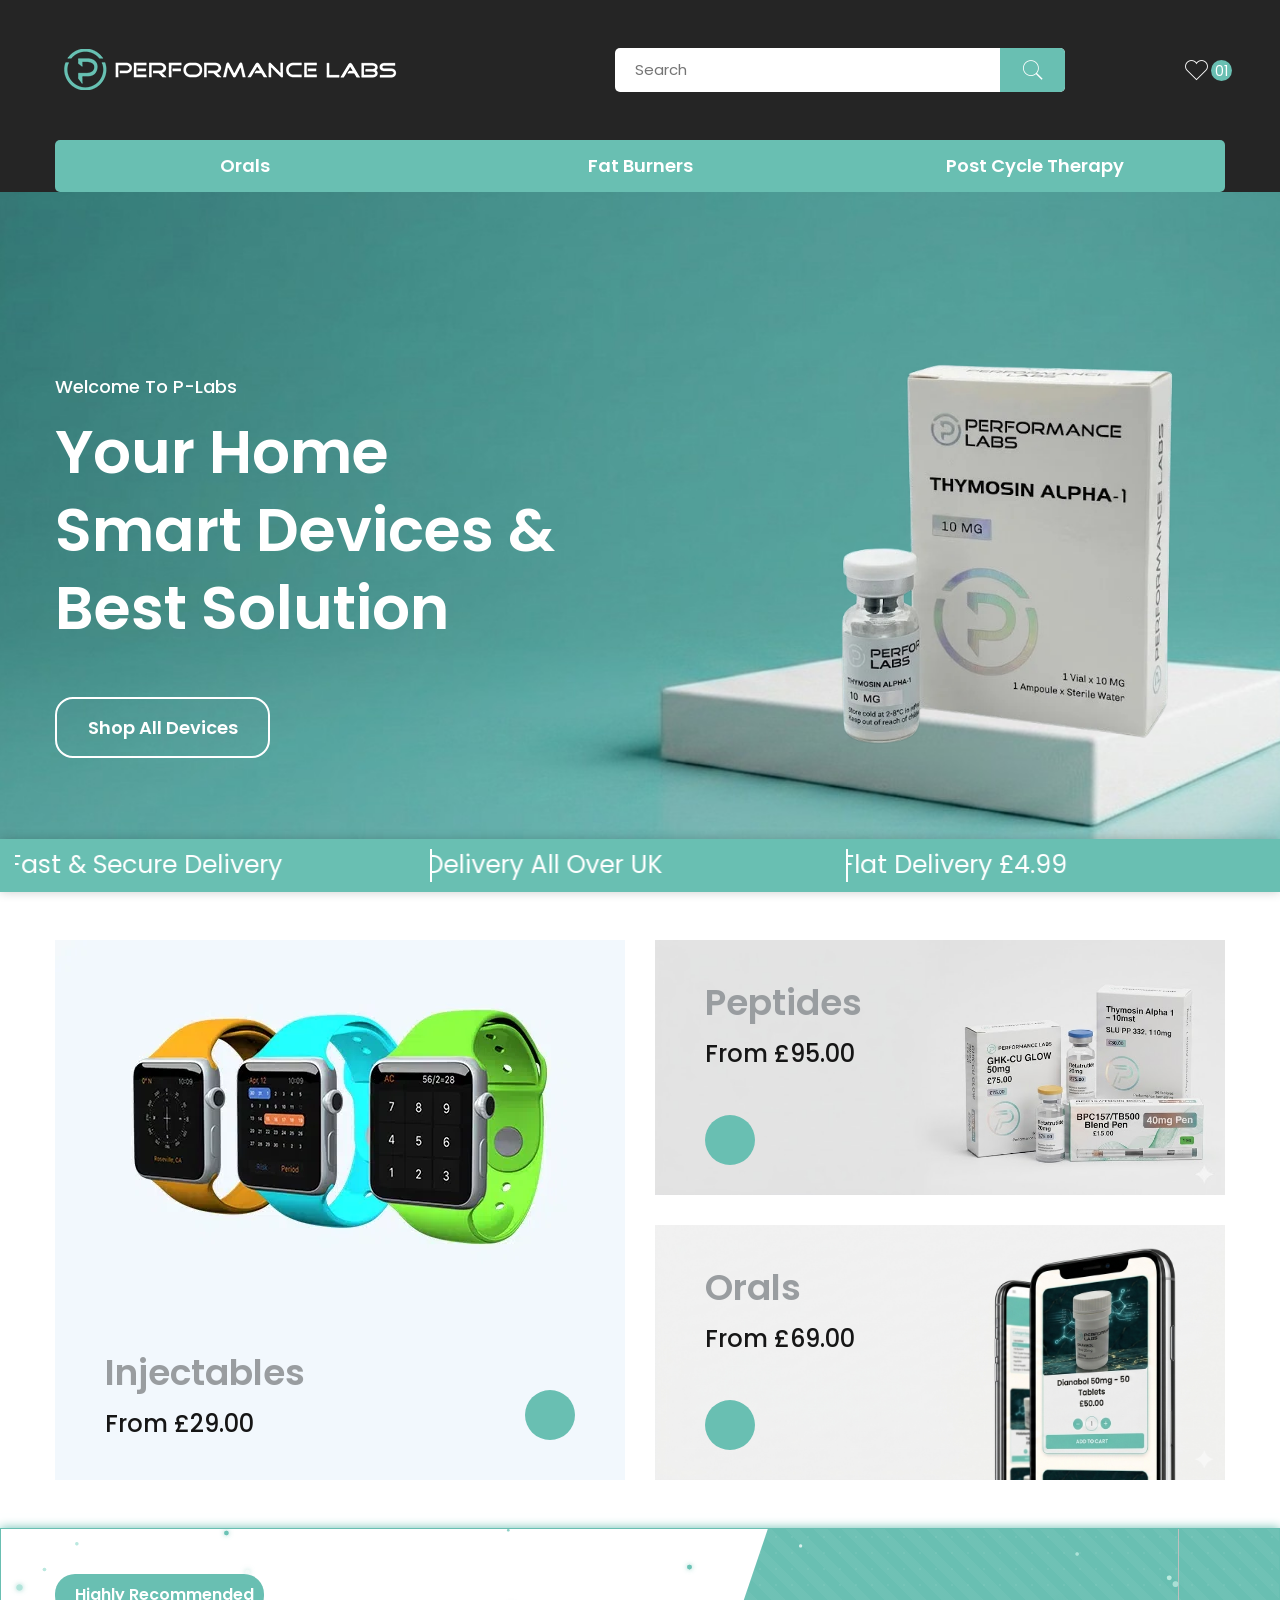
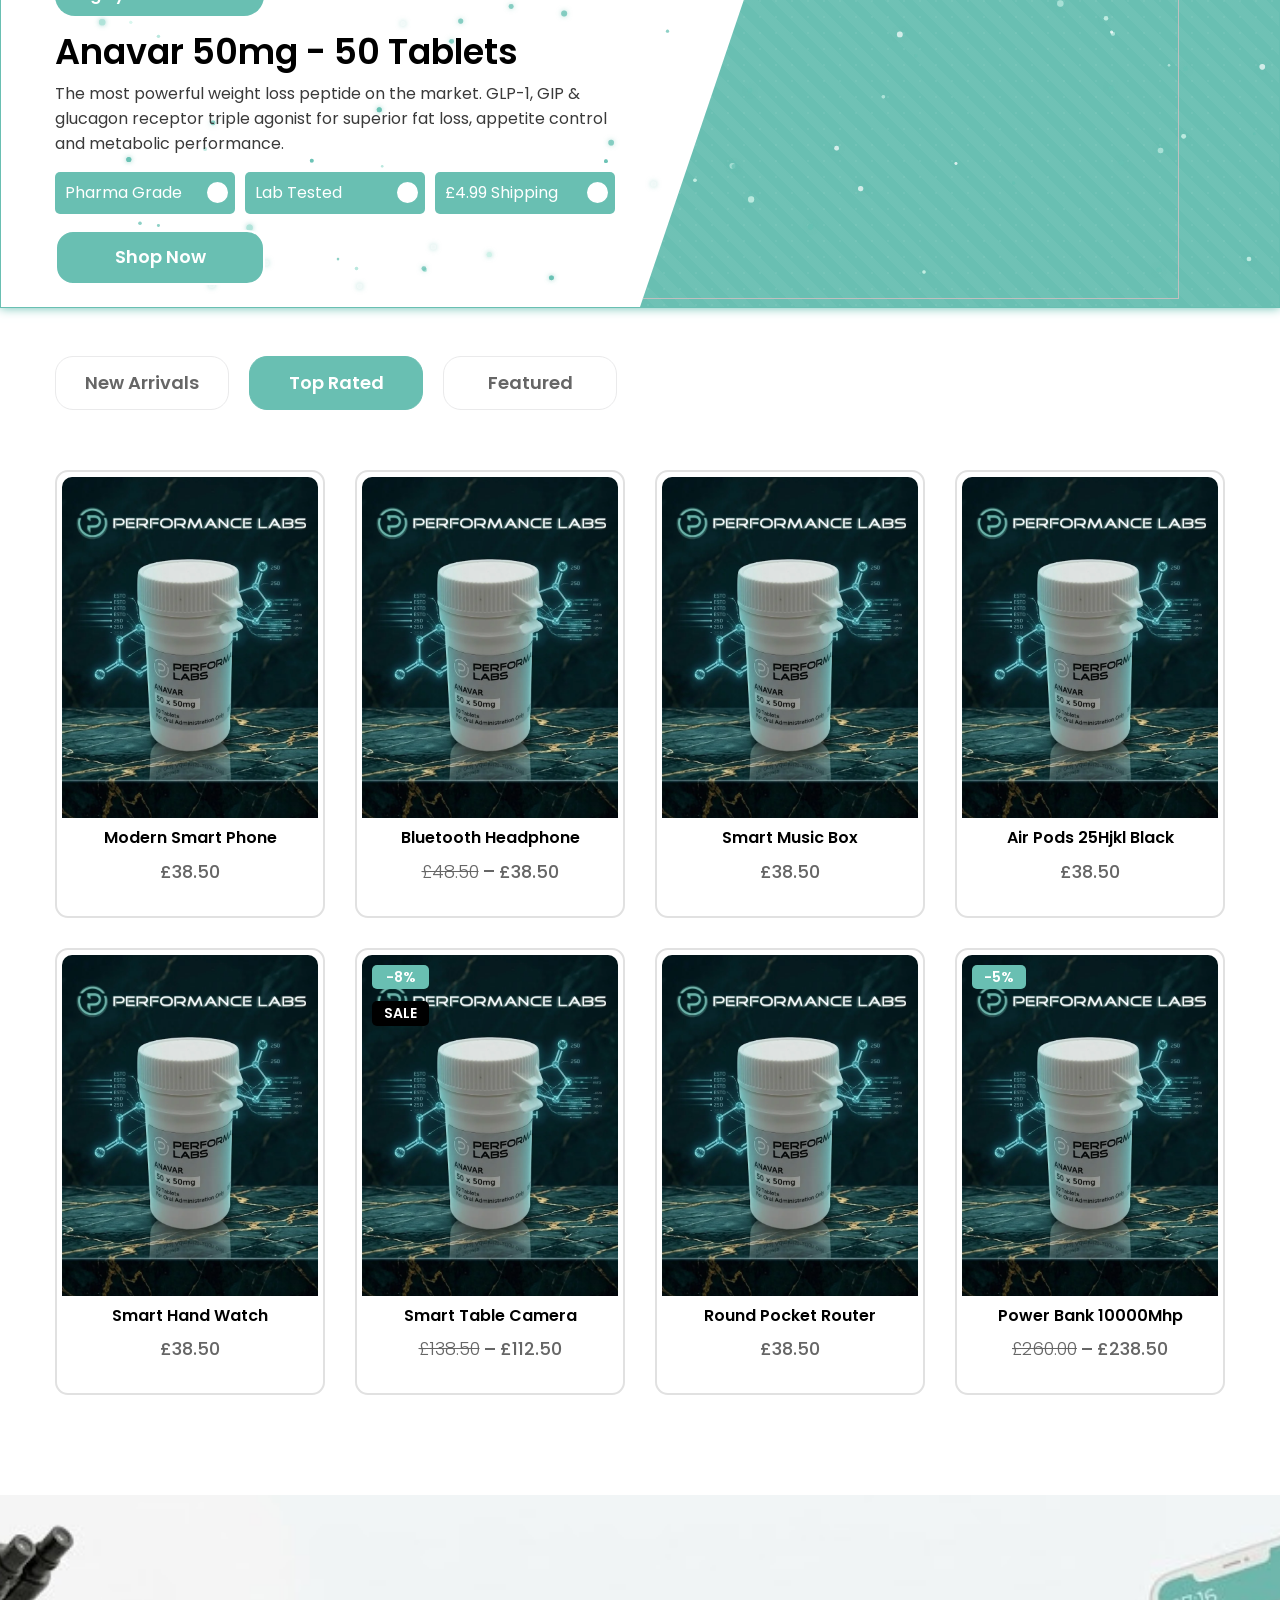
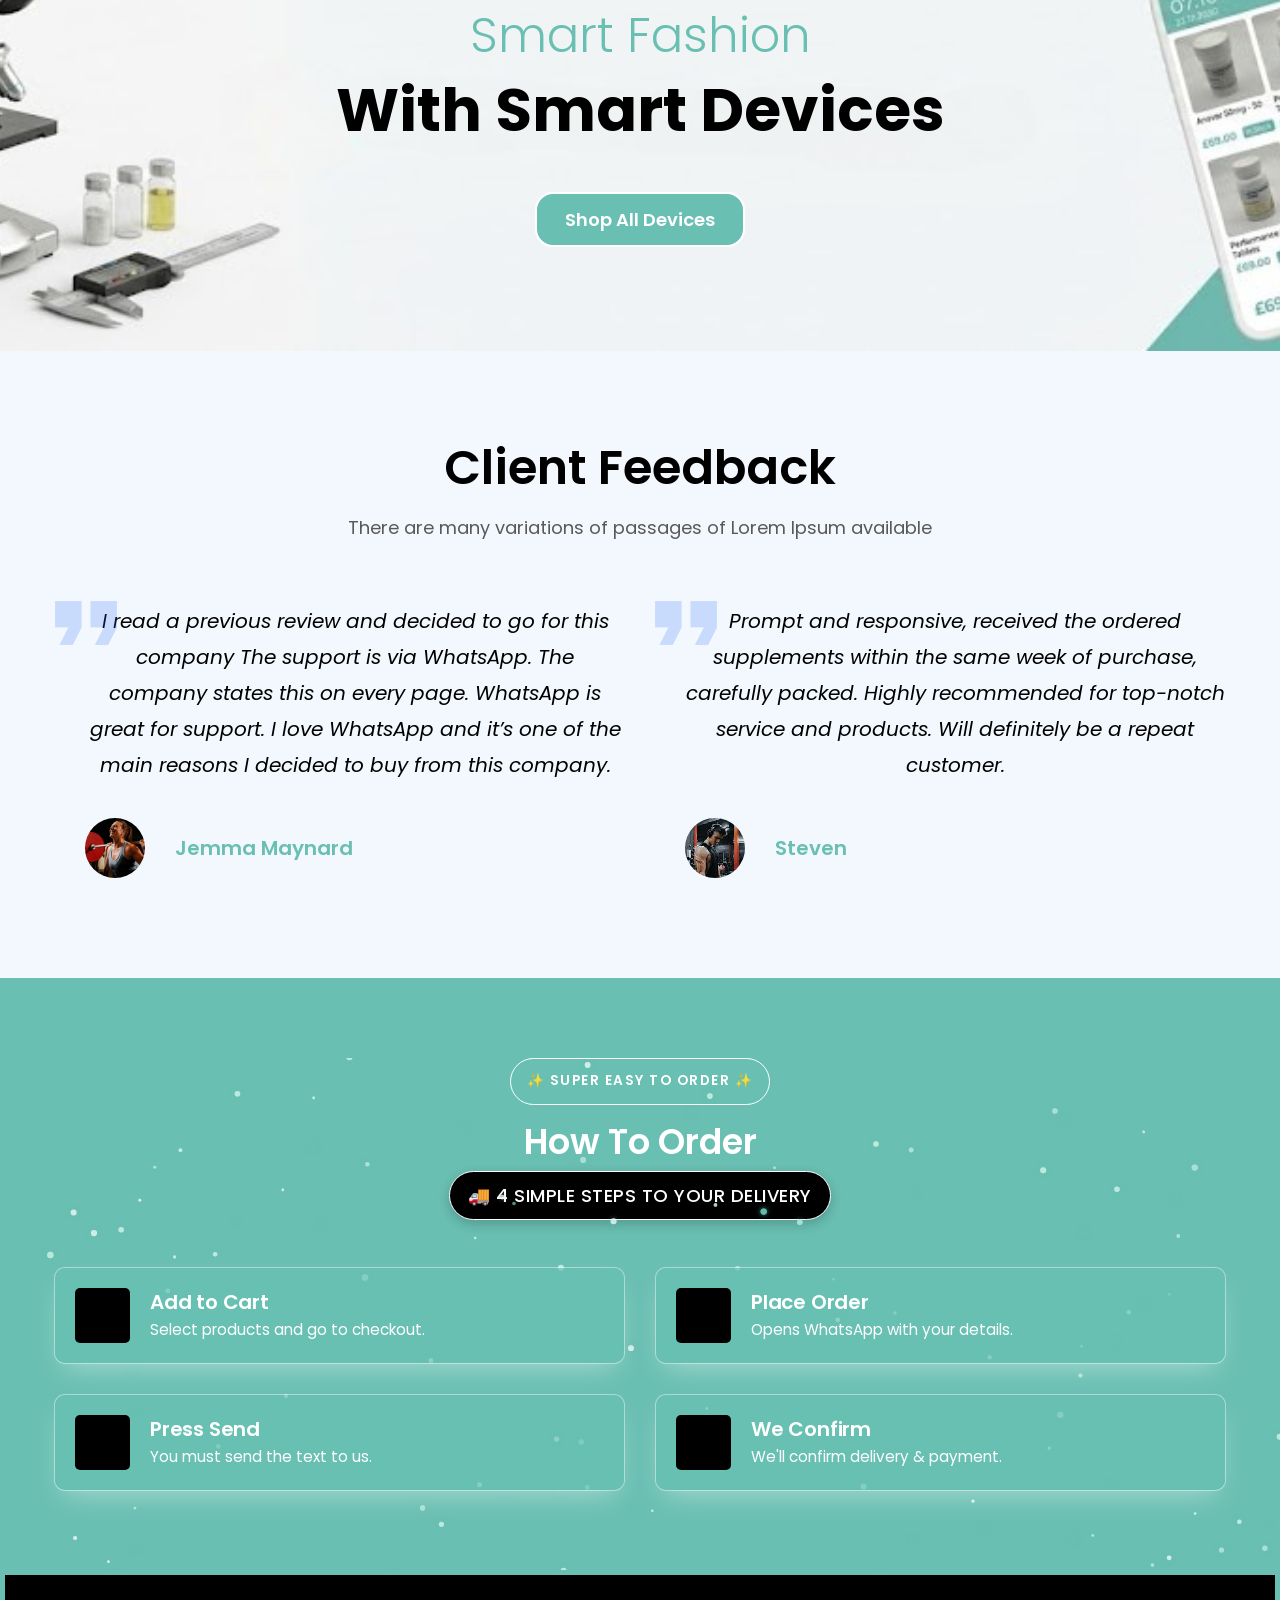
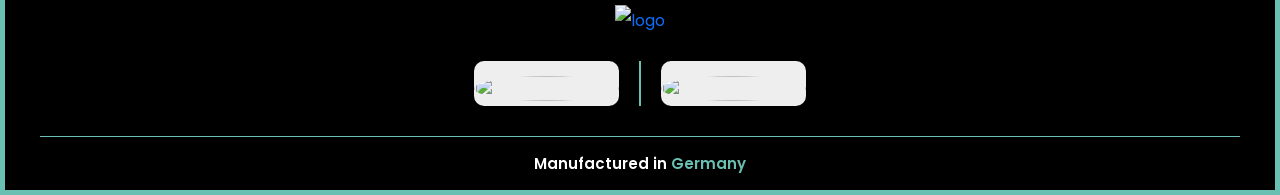
==== index.html @ ce789b89 "initial push" ====
<!DOCTYPE html>
<html lang="zxx" dir="ltr">


<!-- Mirrored from htmldemo.net/P-Labs/P-Labs/# by HTTrack Website Copier/3.x [XR&CO'2014], Fri, 10 Apr 2026 05:23:30 GMT -->
<head>
    <meta charset="UTF-8">
    <meta http-equiv="X-UA-Compatible" content="IE=edge">
    <meta name="viewport" content="width=device-width, initial-scale=1.0">
    <title>P-Labs - Home</title>
    <meta name="robots" content="index, follow" />
    <meta name="description" content="P-Labs-Smart Product eCommerce html Template">
    <!-- Favicon -->
    <link rel="shortcut icon" type="image/x-icon" href="assets/images/favicon.ico" />
    <!-- CSS
    ============================================ -->
    <link rel="stylesheet" href="assets/css/bootstrap.min.css" />
    <!-- <link rel="stylesheet" href="assets/css/font.awesome.css" /> -->
    <link rel="stylesheet" href="https://cdnjs.cloudflare.com/ajax/libs/font-awesome/7.0.1/css/all.min.css" integrity="sha512-2SwdPD6INVrV/lHTZbO2nodKhrnDdJK9/kg2XD1r9uGqPo1cUbujc+IYdlYdEErWNu69gVcYgdxlmVmzTWnetw==" crossorigin="anonymous" referrerpolicy="no-referrer" />
    <link rel="stylesheet" href="assets/css/pe-icon-7-stroke.css" />
    <link rel="stylesheet" href="assets/css/animate.min.css">
    <link rel="stylesheet" href="assets/css/swiper-bundle.min.css">
    <link rel="stylesheet" href="assets/css/venobox.css">
    <link rel="stylesheet" href="assets/css/jquery-ui.min.css">
    <!-- Style CSS -->
    <link rel="stylesheet" href="assets/css/style.css">
    <!-- Minify Version -->
    <!-- <link rel="stylesheet" href="assets/css/plugins.min.css">
    <link rel="stylesheet" href="assets/css/style.min.css"> -->
  <!-- Demo styles -->
  <style>
    .swiper {
      width: 100%;
      height: 100%;
    }

    .swiper-slide {
      text-align: center;
      font-size: 18px;
      display: flex;
      justify-content: center;
      align-items: center;
    }

    .swiper-slide img {
      display: block;
      width: 100%;
      height: 100%;
      object-fit: cover;
    }
    
  </style>
</head>

<body>
    <div class="main-wrapper">
        <header>
            <!-- Header top area start -->
            <!-- <div class="header-top">
                <div class="container">
                    <div class="row justify-content-between align-items-center">
                        <div class="col">
                            <div class="welcome-text">
                                <p>World Wide Completely Free Returns and Shipping</p>
                            </div>
                        </div>
                        <div class="col d-none d-lg-block">
                            <div class="top-nav">
                                <ul>
                                    <li><a href="tel:0123456789"><i class="fa fa-phone"></i> +012 3456 789</a></li>
                                    <li><a href="mailto:demo@example.com"><i class="fa fa-envelope-o"></i> demo@example.com</a></li>
                                    <li><a href="my-account.html"><i class="fa fa-user"></i> Account</a></li>
                                </ul>
                            </div>
                        </div>
                    </div>
                </div>
            </div> -->
            <!-- Header top area end -->
            <!-- Header action area start -->
            <div class="header-bottom  d-none d-lg-block">
                <div class="container">
                    <div class="row justify-content-between align-items-center">
                        <div class="col-lg-5 col">
                            <div class="header-logo">
                                <a href="#"><img src="assets/images/logo/plab-logo-white.png" alt="Site Logo" /></a>
                            </div>
                        </div>
                        <div class="col-lg-6 d-none d-lg-block">
                            <div class="search-element">
                                <form action="#">
                                    <input type="text" placeholder="Search" />
                                    <button><i class="pe-7s-search"></i></button>
                                </form>
                            </div>
                        </div>
                        <div class="col-lg-1 col">
                            <div class="header-actions">
                                <!-- Single Wedge Start -->
                                <a href="#offcanvas-wishlist" class="header-action-btn offcanvas-toggle">
                                    <i class="pe-7s-like"></i>
                                </a>
                                <!-- Single Wedge End -->
                                <a href="#offcanvas-cart" class="header-action-btn header-action-btn-cart offcanvas-toggle pr-0">
                                    <i class="fa-solid fa-bag-shopping"></i>
                                    <span class="header-action-num">01</span>
                                    <!-- <span class="cart-amount">€30.00</span> -->
                                </a>
                                <a href="#offcanvas-mobile-menu" class="header-action-btn header-action-btn-menu offcanvas-toggle d-lg-none">
                                    <i class="pe-7s-menu"></i>
                                </a>
                            </div>
                        </div>
                    </div>
                </div>
            </div>
            <!-- Header action area end -->
            <!-- Header action area start -->
            <div class="header-bottom d-lg-none sticky-nav style-1">
                <div class="container">
                    <div class="row justify-content-between align-items-center">
                        <div class="col-lg-3 col">
                            <div class="header-logo">
                                <a href="#"><img src="assets/images/logo/logo.png" alt="Site Logo" /></a>
                            </div>
                        </div>
                        <div class="col-lg-6 d-none d-lg-block">
                            <div class="search-element">
                                <form action="#">
                                    <input type="text" placeholder="Search" />
                                    <button><i class="pe-7s-search"></i></button>
                                </form>
                            </div>
                        </div>
                        <div class="col-lg-3 col">
                            <div class="header-actions">
                                <!-- Single Wedge Start -->
                                <a href="#offcanvas-wishlist" class="header-action-btn offcanvas-toggle">
                                    <i class="pe-7s-like"></i>
                                </a>
                                <!-- Single Wedge End -->
                                <a href="#offcanvas-cart" class="header-action-btn header-action-btn-cart offcanvas-toggle pr-0">
                                    <i class="fa-solid fa-bag-shopping"></i>
                                    <span class="header-action-num">01</span>
                                    <!-- <span class="cart-amount">€30.00</span> -->
                                </a>
                                <a href="#offcanvas-mobile-menu" class="header-action-btn header-action-btn-menu offcanvas-toggle d-lg-none">
                                    <i class="pe-7s-menu"></i>
                                </a>
                            </div>
                        </div>
                    </div>
                </div>
            </div>
            <!-- Header action area end -->
            <!-- header navigation area start -->
            <div class="header-nav-area d-none d-lg-block sticky-nav">
                <div class="container">
                    <div class="header-nav">
                        <div class="main-menu position-relative">
                            <div class="header-slide-cate">
                                <!-- Swiper -->
                                <div class="swiper headerCategories">
                                    <div class="swiper-wrapper">
                                        <div class="swiper-slide">
                                            <a href="#">Injectables</a>
                                        </div>
                                        <div class="swiper-slide">
                                            <a href="#">Orals</a>
                                        </div>
                                        <div class="swiper-slide">
                                            <a href="#">Fat Burners</a>
                                        </div>
                                        <div class="swiper-slide">
                                            <a href="#">Post Cycle Therapy</a>
                                        </div>
                                        <div class="swiper-slide">
                                            <a href="#">Human Growth Hormone</a>
                                        </div>
                                        <div class="swiper-slide">
                                            <a href="#">Testosterone Boosters</a>
                                        </div>
                                        <div class="swiper-slide">
                                            <a href="#">Pre Workout Supplements</a>
                                        </div>
                                    </div>
                                    <div class="swiper-button-next"></div>
                                    <div class="swiper-button-prev"></div>
                                </div>
                            </div>

                            <!-- <ul>
                                <li><a href="#">Injectables</a></li>
                                <li><a href="#">Orals</a></li>
                                <li><a href="#">Fat Burners</a></li>
                                <li><a href="#">Post Cycle Therapy</a></li>
                                <li><a href="#">Human Growth Hormone</a></li>
                                <li><a href="#">Testosterone Boosters</a></li>
                                <li><a href="#">Pre Workout Supplements</a></li>
                            </ul> -->
                        </div>
                    </div>
                </div>
            </div>
            <!-- header navigation area end -->
            <div class="mobile-search-box d-lg-none">
                <div class="container">
                    <!-- mobile search start -->
                    <div class="search-element max-width-100">
                        <form action="#">
                            <input type="text" placeholder="Search" />
                            <button><i class="pe-7s-search"></i></button>
                        </form>
                    </div>
                    <!-- mobile search start -->
                </div>
            </div>
        </header>
        <!-- offcanvas overlay start -->
        <div class="offcanvas-overlay"></div>
        <!-- offcanvas overlay end -->
        <!-- OffCanvas Wishlist Start -->
        <div id="offcanvas-wishlist" class="offcanvas offcanvas-wishlist">
            <div class="inner">
                <div class="head">
                    <span class="title">Wishlist</span>
                    <button class="offcanvas-close">×</button>
                </div>
                <div class="body customScroll">
                    <ul class="minicart-product-list">
                        <li>
                            <a href="single-product.html" class="image"><img src="assets/images/product/01.webp" alt="Cart product Image"></a>
                            <div class="content">
                                <a href="single-product.html" class="title">Modern Smart Phone</a>
                                <span class="quantity-price">1 x <span class="amount">£21.86</span></span>
                                <a href="#" class="remove">×</a>
                            </div>
                        </li>
                        <li>
                            <a href="single-product.html" class="image"><img src="assets/images/product/01.webp" alt="Cart product Image"></a>
                            <div class="content">
                                <a href="single-product.html" class="title">Bluetooth Headphone</a>
                                <span class="quantity-price">1 x <span class="amount">£13.28</span></span>
                                <a href="#" class="remove">×</a>
                            </div>
                        </li>
                        <li>
                            <a href="single-product.html" class="image"><img src="assets/images/product/01.webp" alt="Cart product Image"></a>
                            <div class="content">
                                <a href="single-product.html" class="title">Smart Music Box</a>
                                <span class="quantity-price">1 x <span class="amount">£17.34</span></span>
                                <a href="#" class="remove">×</a>
                            </div>
                        </li>
                    </ul>
                </div>
                <div class="foot">
                    <div class="buttons">
                        <a href="#" class="btn btn-dark btn-hover-primary mt-30px">view wishlist</a>
                    </div>
                </div>
            </div>
        </div>
        <!-- OffCanvas Wishlist End -->
        <!-- OffCanvas Cart Start -->
        <div id="offcanvas-cart" class="offcanvas offcanvas-cart">
            <div class="inner">
                <div class="head">
                    <span class="title">Cart</span>
                    <button class="offcanvas-close">×</button>
                </div>
                <div class="body customScroll">
                    <ul class="minicart-product-list">
                        <li>
                            <a href="single-product.html" class="image"><img src="assets/images/product/01.webp" alt="Cart product Image"></a>
                            <div class="content">
                                <a href="single-product.html" class="title">Modern Smart Phone</a>
                                <span class="quantity-price">1 x <span class="amount">£18.86</span></span>
                                <a href="#" class="remove">×</a>
                            </div>
                        </li>
                        <li>
                            <a href="single-product.html" class="image"><img src="assets/images/product/01.webp" alt="Cart product Image"></a>
                            <div class="content">
                                <a href="single-product.html" class="title">Bluetooth Headphone</a>
                                <span class="quantity-price">1 x <span class="amount">£43.28</span></span>
                                <a href="#" class="remove">×</a>
                            </div>
                        </li>
                        <li>
                            <a href="single-product.html" class="image"><img src="assets/images/product/01.webp" alt="Cart product Image"></a>
                            <div class="content">
                                <a href="single-product.html" class="title">Smart Music Box</a>
                                <span class="quantity-price">1 x <span class="amount">£37.34</span></span>
                                <a href="#" class="remove">×</a>
                            </div>
                        </li>
                    </ul>
                </div>
                <div class="foot">
                    <div class="buttons mt-30px">
                        <a href="#" class="btn btn-dark btn-hover-primary mb-2">view cart</a>
                        <a href="#" class="btn btn-outline-dark current-btn">checkout</a>
                    </div>
                </div>
            </div>
        </div>
        <!-- OffCanvas Cart End -->
        <!-- OffCanvas Menu Start -->
        <div id="offcanvas-mobile-menu" class="offcanvas offcanvas-mobile-menu">
            <button class="offcanvas-close"></button>
            <div class="user-panel">
                <ul>
                    <li><a href="tel:0123456789"><i class="fa fa-phone"></i> +012 3456 789</a></li>
                    <li><a href="mailto:demo@example.com"><i class="fa fa-envelope-o"></i> demo@example.com</a></li>
                    <li><a href="my-account.html"><i class="fa fa-user"></i> Account</a></li>
                </ul>
            </div>
            <div class="inner customScroll">
                <div class="offcanvas-menu mb-4">
                    <ul>
                        <li><a href="#">Injectables</a></li>
                        <li><a href="#">Orals</a></li>
                        <li><a href="#">Fat Burners</a></li>
                        <li><a href="#">Post Cycle Therapy</a></li>
                        <li><a href="#">Human Growth Hormone</a></li>
                        <li><a href="#">Testosterone Boosters</a></li>
                        <li><a href="#">Pre Workout Supplements</a></li>
                    </ul>
                </div>
                <!-- OffCanvas Menu End -->
                <div class="offcanvas-social mt-auto">
                    <ul>
                        <li>
                            <a href="#"><i class="fa fa-facebook"></i></a>
                        </li>
                        <li>
                            <a href="#"><i class="fa fa-twitter"></i></a>
                        </li>
                        <li>
                            <a href="#"><i class="fa fa-google"></i></a>
                        </li>
                        <li>
                            <a href="#"><i class="fa fa-youtube"></i></a>
                        </li>
                        <li>
                            <a href="#"><i class="fa fa-instagram"></i></a>
                        </li>
                    </ul>
                </div>
            </div>
        </div>
        <!-- OffCanvas Menu End -->
        <!-- Hero/Intro Slider Start -->
        <div class="section hero-section">
            <div class="hero-slider swiper-container slider-nav-style-1 slider-dot-style-1">
                <!-- Hero slider Active -->
                <div class="swiper-wrapper">
                    <!-- Single slider item -->
                    <div class="hero-slide-item slider-height swiper-slide bg-color1" data-bg-image="/assets/images/hero/bg/slider-01.png">
                        <div class="container h-100">
                            <div class="row h-100">
                                <div class="col-xl-6 col-lg-6 col-md-6 col-sm-6 align-self-center sm-center-view">
                                    <div class="hero-slide-content slider-animated-1">
                                        <span class="category">Welcome To P-Labs</span>
                                        <h2 class="title-1">Your Home <br>
                                        Smart Devices & <br>
                                         Best Solution </h2>
                                        <a href="#" class="btn btn-primary text-capitalize">Shop All Devices</a>
                                    </div>
                                </div>
                                <div class="col-xl-6 col-lg-6 col-md-6 col-sm-6 d-flex justify-content-center position-relative align-items-end">
                                    <div class="show-case">
                                        <div class="hero-slide-image">
                                            <img src="assets/images/product/slider-pro.png" alt="" />
                                        </div>
                                    </div>
                                </div>
                            </div>
                        </div>
                    </div>
                    <!-- Single slider item -->
                    <!-- <div class="hero-slide-item slider-height swiper-slide bg-color1" data-bg-image="assets/images/hero/bg/hero-bg-1.webp">
                        <div class="container h-100">
                            <div class="row h-100">
                                <div class="col-xl-6 col-lg-6 col-md-6 col-sm-6 align-self-center sm-center-view">
                                    <div class="hero-slide-content slider-animated-1">
                                        <span class="category">Welcome To P-Labs</span>
                                        <h2 class="title-1">Your Home <br>
                                        Smart Devices & <br>
                                         Best Solution </h2>
                                        <a href="#" class="btn btn-primary text-capitalize">Shop All Devices</a>
                                    </div>
                                </div>
                                <div class="col-xl-6 col-lg-6 col-md-6 col-sm-6 d-flex justify-content-center position-relative align-items-end">
                                    <div class="show-case">
                                        <div class="hero-slide-image">
                                            <img src="assets/images/hero/inner-img/hero-1-2.png" alt="" />
                                        </div>
                                    </div>
                                </div>
                            </div>
                        </div>
                    </div> -->
                </div>
                <!-- Add Pagination -->
                <div class="swiper-pagination swiper-pagination-white"></div>
                <!-- Add Arrows -->
                <div class="swiper-buttons">
                    <div class="swiper-button-next"></div>
                    <div class="swiper-button-prev"></div>
                </div>
            </div>
            <div class="swiper-tigger">
                <div class="marquee d-flex" width="100%" direction="up" height="20px">
                    <marquee behavior="" direction=""><i class="fa-solid fa-truck-fast"></i> Fast & Secure Delivery</marquee>
                    <marquee behavior="" direction=""><i class="fa-solid fa-earth-africa"></i> Delivery All Over UK</marquee>
                    <marquee behavior="" direction=""><i class="fa-solid fa-tag"></i> Flat Delivery £4.99</marquee>
                </div>
            </div>
        </div>
        <!-- Hero/Intro Slider End -->
        <!-- Banner Area Start -->
        <div class="banner-area style-one my-lg-5">
            <div class="container">
                <div class="row">
                    <div class="col-md-6">
                        <div class="single-banner nth-child-1">
                            <img src="assets/images/banner/3.webp" alt="">
                            <div class="banner-content nth-child-1">
                                <h3 class="title">Injectables</h3>
                                <span class="category">From £29.00</span>
                                <a href="#" class="shop-link"><i class="fa fa-arrow-right" aria-hidden="true"></i></a>
                            </div>
                        </div>
                    </div>
                    <div class="col-md-6">
                        <div class="single-banner nth-child-2 mb-30px mb-lm-30px mt-lm-30px ">
                            <img src="assets/images/banner/cards/01.jpg" alt="">
                            <div class="banner-content nth-child-2">
                                <h3 class="title">Peptides</h3>
                                <span class="category">From £95.00</span>
                                <a href="#" class="shop-link"><i class="fa fa-arrow-right" aria-hidden="true"></i></a>
                            </div>
                        </div>
                        <div class="single-banner nth-child-2">
                            <img src="assets/images/banner/cards/02.png" alt="">
                            <div class="banner-content nth-child-3">
                                <h3 class="title">Orals</h3>
                                <span class="category">From £69.00</span>
                                <a href="#" class="shop-link"><i class="fa fa-arrow-right" aria-hidden="true"></i></a>
                            </div>
                        </div>
                    </div>
                </div>
            </div>
        </div>
        <!-- Banner Area End Start-->
        <!-- Top Saling Product -->
        <section class="top-saling-product mb-lg-5">
			<canvas id="dots-saling"></canvas>
			<div class="container">
				<div class="row align-items-center">
					<div class="col-lg-6">
						<div class="top-banner-text">
							<div class="sub-title">
								<i class="fa-regular fa-star"></i>
								<span>Highly Recommended</span>
							</div>
							<div class="title">
								<div class="section-head style-1 mb-0">
									<h3 class="title">Anavar 50mg  - 50 Tablets</h5>
								</div>
								<p class="text mb-lg-3 mb-lg-2 mb-2">
									The most powerful weight loss peptide on the market. GLP-1, GIP & glucagon receptor triple agonist for superior fat loss, appetite control and metabolic performance.
								</p>
								<div class="check-text mb-lg-3 mb-lg-2 mb-2">
									<ul>
										<li>
											<i class="fa-solid fa-check"></i>
											<span>Pharma Grade</span>
										</li>
										<li>
											<i class="fa-solid fa-check"></i>
											<span>Lab Tested</span>
										</li>
										<li>
											<i class="fa-solid fa-check"></i>
											<span>£4.99 Shipping</span>
										</li>
									</ul>
								</div>
								<div class="content-btn">
									<a href="https://demo.p-labs.co.uk/anavar-50mg-50-tablets" class="btn btn-primary btnhover20">
										Shop Now
									</a>
								</div>
							</div>
						</div>
					</div>
					<div class="col-lg-6">
						<div class="top-banner-text product">
							<div class="pro-div">
								
								<img src="https://demo.p-labs.co.uk/images/product/topsalling-product-img.png" alt="">
							</div>
						</div>
					</div>
				</div>
			</div>
		</section>
        <!-- Top Saling Product End-->

        <!-- Product Area Start -->
        <div class="product-area pb-100px">
            <div class="container">
                <!-- Section Title & Tab Start -->
                <div class="row">
                    <div class="col-12">
                        <!-- Tab Start -->
                        <div class="tab-slider d-md-flex justify-content-md-between align-items-md-center">
                            <ul class="product-tab-nav nav justify-content-start align-items-center">
                                <li class="nav-item"><button class="nav-link" data-bs-toggle="tab" data-bs-target="#newarrivals">New Arrivals</button>
                                </li>
                                <li class="nav-item"><button class="nav-link active" data-bs-toggle="tab" data-bs-target="#toprated">Top Rated</button>
                                </li>
                                <li class="nav-item"><button class="nav-link" data-bs-toggle="tab" data-bs-target="#featured">Featured</button>
                                </li>
                            </ul>
                        </div>
                        <!-- Tab End -->
                    </div>
                </div>
                <!-- Section Title & Tab End -->
                <div class="row">
                    <div class="col">
                        <div class="tab-content mt-60px">
                            <!-- 1st tab start -->
                            <div class="tab-pane fade show active" id="newarrivals">
                                <div class="row mb-n-30px">
                                    <div class="col-lg-4 col-xl-3 col-md-6 col-sm-6 col-xs-6 mb-30px">
                                        <!-- Single Prodect -->
                                        <div class="product">
                                            <div class="thumb">
                                                <a href="single-product.html" class="image">
                                                    <img src="assets/images/product/01.webp" alt="Product" />
                                                    <img class="hover-image" src="assets/images/product/01.webp" alt="Product" />
                                                </a>
                                            </div>
                                            <div class="content">
                                                <!-- <span class="category"><a href="#">Accessories</a></span> -->
                                                <h5 class="title"><a href="single-product.html">Modern Smart Phone
                                                    </a>
                                                </h5>
                                                <span class="price">
                                                    <span class="new">£38.50</span>
                                                </span>
                                            </div>
                                            <div class="actions">
                                                <div class="btn-quantity d-flex gap-lg-2 gap-md-2 gap-2 align-items-center">
													<button type="button" class="sub custom-btn" data-proid="82"><i class="fa-solid fa-minus"></i></button>
													<input type="text" class="quantityfield quantity-82" value="1">
													<button type="button" class="add custom-btn" data-proid="82"><i class="fa-solid fa-plus"></i></button>
												</div>
                                                <button title="Add To Cart" class="action add-to-cart" data-bs-toggle="modal" data-bs-target="#exampleModal-Cart">
                                                <i class="fa-solid fa-bag-shopping"></i></button>
                                                <!-- <button class="action wishlist" title="Wishlist" data-bs-toggle="modal" data-bs-target="#exampleModal-Wishlist"><i
                                                        class="pe-7s-like"></i></button>
                                                <button class="action quickview" data-link-action="quickview" title="Quick view" data-bs-toggle="modal" data-bs-target="#exampleModal"><i class="pe-7s-look"></i></button>
                                                <button class="action compare" title="Compare" data-bs-toggle="modal" data-bs-target="#exampleModal-Compare"><i
                                                        class="pe-7s-refresh-2"></i></button> -->
                                            </div>
                                        </div>
                                    </div>
                                    <div class="col-lg-4 col-xl-3 col-md-6 col-sm-6 col-xs-6 mb-30px">
                                        <!-- Single Prodect -->
                                        <div class="product">
                                            <div class="thumb">
                                                <a href="single-product.html" class="image">
                                                    <img src="assets/images/product/01.webp" alt="Product" />
                                                    <img class="hover-image" src="assets/images/product/01.webp" alt="Product" />
                                                </a>
                                            </div>
                                            <div class="content">
                                                <!-- <span class="category"><a href="#">Accessories</a></span> -->
                                                <h5 class="title"><a href="single-product.html">Bluetooth Headphone
                                                    </a>
                                                </h5>
                                                <span class="price">
                                                    <span class="old">£48.50</span>
                                                <span class="new">£38.50</span>
                                                </span>
                                            </div>
                                            <div class="actions">
                                                <div class="btn-quantity d-flex gap-lg-2 gap-md-2 gap-2 align-items-center">
													<button type="button" class="sub custom-btn" data-proid="82"><i class="fa-solid fa-minus"></i></button>
													<input type="text" class="quantityfield quantity-82" value="1">
													<button type="button" class="add custom-btn" data-proid="82"><i class="fa-solid fa-plus"></i></button>
												</div>
                                                <button title="Add To Cart" class="action add-to-cart" data-bs-toggle="modal" data-bs-target="#exampleModal-Cart">
                                                    <i class="fa-solid fa-bag-shopping"></i>
                                                </button>
                                                <!-- <button class="action wishlist" title="Wishlist" data-bs-toggle="modal" data-bs-target="#exampleModal-Wishlist"><i
                                                        class="pe-7s-like"></i></button>
                                                <button class="action quickview" data-link-action="quickview" title="Quick view" data-bs-toggle="modal" data-bs-target="#exampleModal"><i class="pe-7s-look"></i></button>
                                                <button class="action compare" title="Compare" data-bs-toggle="modal" data-bs-target="#exampleModal-Compare"><i
                                                        class="pe-7s-refresh-2"></i></button> -->
                                            </div>
                                        </div>
                                    </div>
                                    <div class="col-lg-4 col-xl-3 col-md-6 col-sm-6 col-xs-6 mb-30px">
                                        <!-- Single Prodect -->
                                        <div class="product">
                                            <div class="thumb">
                                                <a href="single-product.html" class="image">
                                                    <img src="assets/images/product/01.webp" alt="Product" />
                                                    <img class="hover-image" src="assets/images/product/01.webp" alt="Product" />
                                                </a>
                                            </div>
                                            <div class="content">
                                                <!-- <span class="category"><a href="#">Accessories</a></span> -->
                                                <h5 class="title"><a href="single-product.html">Smart Music Box
                                                    </a>
                                                </h5>
                                                <span class="price">
                                                    <span class="new">£38.50</span>
                                                </span>
                                            </div>
                                            <div class="actions">
                                                <div class="btn-quantity d-flex gap-lg-2 gap-md-2 gap-2 align-items-center">
													<button type="button" class="sub custom-btn" data-proid="82"><i class="fa-solid fa-minus"></i></button>
													<input type="text" class="quantityfield quantity-82" value="1">
													<button type="button" class="add custom-btn" data-proid="82"><i class="fa-solid fa-plus"></i></button>
												</div>
                                                <button title="Add To Cart" class="action add-to-cart" data-bs-toggle="modal" data-bs-target="#exampleModal-Cart">
                                                    <i class="fa-solid fa-bag-shopping"></i>
                                                </button>
                                                <!-- <button class="action wishlist" title="Wishlist" data-bs-toggle="modal" data-bs-target="#exampleModal-Wishlist"><i
                                                        class="pe-7s-like"></i></button>
                                                <button class="action quickview" data-link-action="quickview" title="Quick view" data-bs-toggle="modal" data-bs-target="#exampleModal"><i class="pe-7s-look"></i></button>
                                                <button class="action compare" title="Compare" data-bs-toggle="modal" data-bs-target="#exampleModal-Compare"><i
                                                        class="pe-7s-refresh-2"></i></button> -->
                                            </div>
                                        </div>
                                    </div>
                                    <div class="col-lg-4 col-xl-3 col-md-6 col-sm-6 col-xs-6 mb-30px">
                                        <!-- Single Prodect -->
                                        <div class="product">
                                            <div class="thumb">
                                                <a href="single-product.html" class="image">
                                                    <img src="assets/images/product/01.webp" alt="Product" />
                                                    <img class="hover-image" src="assets/images/product/01.webp" alt="Product" />
                                                </a>
                                            </div>
                                            <div class="content">
                                                <!-- <span class="category"><a href="#">Accessories</a></span> -->
                                                <h5 class="title"><a href="single-product.html">Air Pods 25Hjkl Black
                                                    </a>
                                                </h5>
                                                <span class="price">
                                                    <span class="new">£38.50</span>
                                                </span>
                                            </div>
                                            <div class="actions">
                                                <div class="btn-quantity d-flex gap-lg-2 gap-md-2 gap-2 align-items-center">
													<button type="button" class="sub custom-btn" data-proid="82"><i class="fa-solid fa-minus"></i></button>
													<input type="text" class="quantityfield quantity-82" value="1">
													<button type="button" class="add custom-btn" data-proid="82"><i class="fa-solid fa-plus"></i></button>
												</div>
                                                <button title="Add To Cart" class="action add-to-cart" data-bs-toggle="modal" data-bs-target="#exampleModal-Cart">
                                                    <i class="fa-solid fa-bag-shopping"></i>
                                                </button>
                                                <!-- <button class="action wishlist" title="Wishlist" data-bs-toggle="modal" data-bs-target="#exampleModal-Wishlist"><i
                                                        class="pe-7s-like"></i></button>
                                                <button class="action quickview" data-link-action="quickview" title="Quick view" data-bs-toggle="modal" data-bs-target="#exampleModal"><i class="pe-7s-look"></i></button>
                                                <button class="action compare" title="Compare" data-bs-toggle="modal" data-bs-target="#exampleModal-Compare"><i
                                                        class="pe-7s-refresh-2"></i></button> -->
                                            </div>
                                        </div>
                                    </div>
                                    <div class="col-lg-4 col-xl-3 col-md-6 col-sm-6 col-xs-6 mb-30px">
                                        <!-- Single Prodect -->
                                        <div class="product">
                                            <span class="badges">
                                            </span>
                                            <div class="thumb">
                                                <a href="single-product.html" class="image">
                                                    <img src="assets/images/product/01.webp" alt="Product" />
                                                    <img class="hover-image" src="assets/images/product/01.webp" alt="Product" />
                                                </a>
                                            </div>
                                            <div class="content">
                                                <!-- <span class="category"><a href="#">Accessories</a></span> -->
                                                <h5 class="title"><a href="single-product.html">Smart Hand Watch
                                                    </a>
                                                </h5>
                                                <span class="price">
                                                    <span class="new">£38.50</span>
                                                </span>
                                            </div>
                                            <div class="actions">
                                                <div class="btn-quantity d-flex gap-lg-2 gap-md-2 gap-2 align-items-center">
													<button type="button" class="sub custom-btn" data-proid="82"><i class="fa-solid fa-minus"></i></button>
													<input type="text" class="quantityfield quantity-82" value="1">
													<button type="button" class="add custom-btn" data-proid="82"><i class="fa-solid fa-plus"></i></button>
												</div>
                                                <button title="Add To Cart" class="action add-to-cart" data-bs-toggle="modal" data-bs-target="#exampleModal-Cart">
                                                    <i class="fa-solid fa-bag-shopping"></i>
                                                </button>
                                                <!-- <button class="action wishlist" title="Wishlist" data-bs-toggle="modal" data-bs-target="#exampleModal-Wishlist"><i
                                                        class="pe-7s-like"></i></button>
                                                <button class="action quickview" data-link-action="quickview" title="Quick view" data-bs-toggle="modal" data-bs-target="#exampleModal"><i class="pe-7s-look"></i></button>
                                                <button class="action compare" title="Compare" data-bs-toggle="modal" data-bs-target="#exampleModal-Compare"><i
                                                        class="pe-7s-refresh-2"></i></button> -->
                                            </div>
                                        </div>
                                    </div>
                                    <div class="col-lg-4 col-xl-3 col-md-6 col-sm-6 col-xs-6 mb-30px">
                                        <!-- Single Prodect -->
                                        <div class="product">
                                            <span class="badges">
                                                <span class="sale">-8%</span>
                                            <span class="new">Sale</span>
                                            </span>
                                            <div class="thumb">
                                                <a href="single-product.html" class="image">
                                                    <img src="assets/images/product/01.webp" alt="Product" />
                                                    <img class="hover-image" src="assets/images/product/01.webp" alt="Product" />
                                                </a>
                                            </div>
                                            <div class="content">
                                                <!-- <span class="category"><a href="#">Accessories</a></span> -->
                                                <h5 class="title"><a href="single-product.html">Smart Table Camera
                                                    </a>
                                                </h5>
                                                <span class="price">
                                                    <span class="old">£138.50</span>
                                                <span class="new">£112.50</span>
                                                </span>
                                            </div>
                                            <div class="actions">
                                                <div class="btn-quantity d-flex gap-lg-2 gap-md-2 gap-2 align-items-center">
													<button type="button" class="sub custom-btn" data-proid="82"><i class="fa-solid fa-minus"></i></button>
													<input type="text" class="quantityfield quantity-82" value="1">
													<button type="button" class="add custom-btn" data-proid="82"><i class="fa-solid fa-plus"></i></button>
												</div>
                                                <button title="Add To Cart" class="action add-to-cart" data-bs-toggle="modal" data-bs-target="#exampleModal-Cart">
                                                    <i class="fa-solid fa-bag-shopping"></i>
                                                </button>
                                                <!-- <button class="action wishlist" title="Wishlist" data-bs-toggle="modal" data-bs-target="#exampleModal-Wishlist"><i
                                                        class="pe-7s-like"></i></button>
                                                <button class="action quickview" data-link-action="quickview" title="Quick view" data-bs-toggle="modal" data-bs-target="#exampleModal"><i class="pe-7s-look"></i></button>
                                                <button class="action compare" title="Compare" data-bs-toggle="modal" data-bs-target="#exampleModal-Compare"><i
                                                        class="pe-7s-refresh-2"></i></button> -->
                                            </div>
                                        </div>
                                    </div>
                                    <div class="col-lg-4 col-xl-3 col-md-6 col-sm-6 col-xs-6 mb-30px">
                                        <!-- Single Prodect -->
                                        <div class="product">
                                            <div class="thumb">
                                                <a href="single-product.html" class="image">
                                                    <img src="assets/images/product/01.webp" alt="Product" />
                                                    <img class="hover-image" src="assets/images/product/01.webp" alt="Product" />
                                                </a>
                                            </div>
                                            <div class="content">
                                                <!-- <span class="category"><a href="#">Accessories</a></span> -->
                                                <h5 class="title"><a href="single-product.html">Round Pocket Router
                                                    </a>
                                                </h5>
                                                <span class="price">
                                                    <span class="new">£38.50</span>
                                                </span>
                                            </div>
                                            <div class="actions">
                                                <div class="btn-quantity d-flex gap-lg-2 gap-md-2 gap-2 align-items-center">
													<button type="button" class="sub custom-btn" data-proid="82"><i class="fa-solid fa-minus"></i></button>
													<input type="text" class="quantityfield quantity-82" value="1">
													<button type="button" class="add custom-btn" data-proid="82"><i class="fa-solid fa-plus"></i></button>
												</div>
                                                <button title="Add To Cart" class="action add-to-cart" data-bs-toggle="modal" data-bs-target="#exampleModal-Cart">
                                                    <i class="fa-solid fa-bag-shopping"></i>
                                                </button>
                                                <!-- <button class="action wishlist" title="Wishlist" data-bs-toggle="modal" data-bs-target="#exampleModal-Wishlist"><i
                                                        class="pe-7s-like"></i></button>
                                                <button class="action quickview" data-link-action="quickview" title="Quick view" data-bs-toggle="modal" data-bs-target="#exampleModal"><i class="pe-7s-look"></i></button>
                                                <button class="action compare" title="Compare" data-bs-toggle="modal" data-bs-target="#exampleModal-Compare"><i
                                                        class="pe-7s-refresh-2"></i></button> -->
                                            </div>
                                        </div>
                                    </div>
                                    <div class="col-lg-4 col-xl-3 col-md-6 col-sm-6 col-xs-6 mb-30px">
                                        <!-- Single Prodect -->
                                        <div class="product">
                                            <span class="badges">
                                                <span class="sale">-5%</span>
                                            </span>
                                            <div class="thumb">
                                                <a href="single-product.html" class="image">
                                                    <img src="assets/images/product/01.webp" alt="Product" />
                                                    <img class="hover-image" src="assets/images/product/01.webp" alt="Product" />
                                                </a>
                                            </div>
                                            <div class="content">
                                                <!-- <span class="category"><a href="#">Accessories</a></span> -->
                                                <h5 class="title"><a href="single-product.html">Power Bank 10000Mhp
                                                    </a>
                                                </h5>
                                                <span class="price">
                                                    <span class="old">£260.00</span>
                                                <span class="new">£238.50</span>
                                                </span>
                                            </div>
                                            <div class="actions">
                                                <div class="btn-quantity d-flex gap-lg-2 gap-md-2 gap-2 align-items-center">
													<button type="button" class="sub custom-btn" data-proid="82"><i class="fa-solid fa-minus"></i></button>
													<input type="text" class="quantityfield quantity-82" value="1">
													<button type="button" class="add custom-btn" data-proid="82"><i class="fa-solid fa-plus"></i></button>
												</div>
                                                <button title="Add To Cart" class="action add-to-cart" data-bs-toggle="modal" data-bs-target="#exampleModal-Cart">
                                                    <i class="fa-solid fa-bag-shopping"></i>
                                                </button>
                                                <!-- <button class="action wishlist" title="Wishlist" data-bs-toggle="modal" data-bs-target="#exampleModal-Wishlist"><i
                                                        class="pe-7s-like"></i></button>
                                                <button class="action quickview" data-link-action="quickview" title="Quick view" data-bs-toggle="modal" data-bs-target="#exampleModal"><i class="pe-7s-look"></i></button>
                                                <button class="action compare" title="Compare" data-bs-toggle="modal" data-bs-target="#exampleModal-Compare"><i
                                                        class="pe-7s-refresh-2"></i></button> -->
                                            </div>
                                        </div>
                                    </div>
                                </div>
                            </div>
                            <!-- 1st tab end -->
                            <!-- 2nd tab start -->
                            <div class="tab-pane fade" id="toprated">
                                <div class="row">
                                    <div class="col-lg-4 col-xl-3 col-md-6 col-sm-6 col-xs-6 mb-30px">
                                        <!-- Single Prodect -->
                                        <div class="product">
                                            <div class="thumb">
                                                <a href="single-product.html" class="image">
                                                    <img src="assets/images/product/01.webp" alt="Product" />
                                                    <img class="hover-image" src="assets/images/product/01.webp" alt="Product" />
                                                </a>
                                            </div>
                                            <div class="content">
                                                <!-- <span class="category"><a href="#">Accessories</a></span> -->
                                                <h5 class="title"><a href="single-product.html">Modern Smart Phone
                                                    </a>
                                                </h5>
                                                <span class="price">
                                                    <span class="new">£38.50</span>
                                                </span>
                                            </div>
                                            <div class="actions">
                                                <div class="btn-quantity d-flex gap-lg-2 gap-md-2 gap-2 align-items-center">
													<button type="button" class="sub custom-btn" data-proid="82"><i class="fa-solid fa-minus"></i></button>
													<input type="text" class="quantityfield quantity-82" value="1">
													<button type="button" class="add custom-btn" data-proid="82"><i class="fa-solid fa-plus"></i></button>
												</div>
                                                <button title="Add To Cart" class="action add-to-cart" data-bs-toggle="modal" data-bs-target="#exampleModal-Cart">
                                                    <i class="fa-solid fa-bag-shopping"></i>
                                                </button>
                                                <!-- <button class="action wishlist" title="Wishlist" data-bs-toggle="modal" data-bs-target="#exampleModal-Wishlist"><i
                                                        class="pe-7s-like"></i></button>
                                                <button class="action quickview" data-link-action="quickview" title="Quick view" data-bs-toggle="modal" data-bs-target="#exampleModal"><i class="pe-7s-look"></i></button>
                                                <button class="action compare" title="Compare" data-bs-toggle="modal" data-bs-target="#exampleModal-Compare"><i
                                                        class="pe-7s-refresh-2"></i></button> -->
                                            </div>
                                        </div>
                                    </div>
                                    <div class="col-lg-4 col-xl-3 col-md-6 col-sm-6 col-xs-6 mb-30px">
                                        <!-- Single Prodect -->
                                        <div class="product">
                                            <div class="thumb">
                                                <a href="single-product.html" class="image">
                                                    <img src="assets/images/product/01.webp" alt="Product" />
                                                    <img class="hover-image" src="assets/images/product/01.webp" alt="Product" />
                                                </a>
                                            </div>
                                            <div class="content">
                                                <!-- <span class="category"><a href="#">Accessories</a></span> -->
                                                <h5 class="title"><a href="single-product.html">Bluetooth Headphone
                                                    </a>
                                                </h5>
                                                <span class="price">
                                                    <span class="old">£48.50</span>
                                                <span class="new">£38.50</span>
                                                </span>
                                            </div>
                                            <div class="actions">
                                                <div class="btn-quantity d-flex gap-lg-2 gap-md-2 gap-2 align-items-center">
													<button type="button" class="sub custom-btn" data-proid="82"><i class="fa-solid fa-minus"></i></button>
													<input type="text" class="quantityfield quantity-82" value="1">
													<button type="button" class="add custom-btn" data-proid="82"><i class="fa-solid fa-plus"></i></button>
												</div>
                                                <button title="Add To Cart" class="action add-to-cart" data-bs-toggle="modal" data-bs-target="#exampleModal-Cart">
                                                    <i class="fa-solid fa-bag-shopping"></i>
                                                </button>
                                                <!-- <button class="action wishlist" title="Wishlist" data-bs-toggle="modal" data-bs-target="#exampleModal-Wishlist"><i
                                                        class="pe-7s-like"></i></button>
                                                <button class="action quickview" data-link-action="quickview" title="Quick view" data-bs-toggle="modal" data-bs-target="#exampleModal"><i class="pe-7s-look"></i></button>
                                                <button class="action compare" title="Compare" data-bs-toggle="modal" data-bs-target="#exampleModal-Compare"><i
                                                        class="pe-7s-refresh-2"></i></button> -->
                                            </div>
                                        </div>
                                    </div>
                                    <div class="col-lg-4 col-xl-3 col-md-6 col-sm-6 col-xs-6 mb-30px">
                                        <!-- Single Prodect -->
                                        <div class="product">
                                            <div class="thumb">
                                                <a href="single-product.html" class="image">
                                                    <img src="assets/images/product/01.webp" alt="Product" />
                                                    <img class="hover-image" src="assets/images/product/01.webp" alt="Product" />
                                                </a>
                                            </div>
                                            <div class="content">
                                                <!-- <span class="category"><a href="#">Accessories</a></span> -->
                                                <h5 class="title"><a href="single-product.html">Smart Music Box
                                                    </a>
                                                </h5>
                                                <span class="price">
                                                    <span class="new">£38.50</span>
                                                </span>
                                            </div>
                                            <div class="actions">
                                                <div class="btn-quantity d-flex gap-lg-2 gap-md-2 gap-2 align-items-center">
													<button type="button" class="sub custom-btn" data-proid="82"><i class="fa-solid fa-minus"></i></button>
													<input type="text" class="quantityfield quantity-82" value="1">
													<button type="button" class="add custom-btn" data-proid="82"><i class="fa-solid fa-plus"></i></button>
												</div>
                                                <button title="Add To Cart" class="action add-to-cart" data-bs-toggle="modal" data-bs-target="#exampleModal-Cart">
                                                    <i class="fa-solid fa-bag-shopping"></i>
                                                </button>
                                                <!-- <button class="action wishlist" title="Wishlist" data-bs-toggle="modal" data-bs-target="#exampleModal-Wishlist"><i
                                                        class="pe-7s-like"></i></button>
                                                <button class="action quickview" data-link-action="quickview" title="Quick view" data-bs-toggle="modal" data-bs-target="#exampleModal"><i class="pe-7s-look"></i></button>
                                                <button class="action compare" title="Compare" data-bs-toggle="modal" data-bs-target="#exampleModal-Compare"><i
                                                        class="pe-7s-refresh-2"></i></button> -->
                                            </div>
                                        </div>
                                    </div>
                                    <div class="col-lg-4 col-xl-3 col-md-6 col-sm-6 col-xs-6 mb-30px">
                                        <!-- Single Prodect -->
                                        <div class="product">
                                            <div class="thumb">
                                                <a href="single-product.html" class="image">
                                                    <img src="assets/images/product/01.webp" alt="Product" />
                                                    <img class="hover-image" src="assets/images/product/01.webp" alt="Product" />
                                                </a>
                                            </div>
                                            <div class="content">
                                                <!-- <span class="category"><a href="#">Accessories</a></span> -->
                                                <h5 class="title"><a href="single-product.html">Air Pods 25Hjkl Black
                                                    </a>
                                                </h5>
                                                <span class="price">
                                                    <span class="new">£38.50</span>
                                                </span>
                                            </div>
                                            <div class="actions">
                                                <div class="btn-quantity d-flex gap-lg-2 gap-md-2 gap-2 align-items-center">
													<button type="button" class="sub custom-btn" data-proid="82"><i class="fa-solid fa-minus"></i></button>
													<input type="text" class="quantityfield quantity-82" value="1">
													<button type="button" class="add custom-btn" data-proid="82"><i class="fa-solid fa-plus"></i></button>
												</div>
                                                <button title="Add To Cart" class="action add-to-cart" data-bs-toggle="modal" data-bs-target="#exampleModal-Cart">
                                                    <i class="fa-solid fa-bag-shopping"></i>
                                                </button>
                                                <!-- <button class="action wishlist" title="Wishlist" data-bs-toggle="modal" data-bs-target="#exampleModal-Wishlist"><i
                                                        class="pe-7s-like"></i></button>
                                                <button class="action quickview" data-link-action="quickview" title="Quick view" data-bs-toggle="modal" data-bs-target="#exampleModal"><i class="pe-7s-look"></i></button>
                                                <button class="action compare" title="Compare" data-bs-toggle="modal" data-bs-target="#exampleModal-Compare"><i
                                                        class="pe-7s-refresh-2"></i></button> -->
                                            </div>
                                        </div>
                                    </div>
                                    <div class="col-lg-4 col-xl-3 col-md-6 col-sm-6 col-xs-6 mb-30px">
                                        <!-- Single Prodect -->
                                        <div class="product">
                                            <span class="badges">
                                            </span>
                                            <div class="thumb">
                                                <a href="single-product.html" class="image">
                                                    <img src="assets/images/product/01.webp" alt="Product" />
                                                    <img class="hover-image" src="assets/images/product/01.webp" alt="Product" />
                                                </a>
                                            </div>
                                            <div class="content">
                                                <!-- <span class="category"><a href="#">Accessories</a></span> -->
                                                <h5 class="title"><a href="single-product.html">Smart Hand Watch
                                                    </a>
                                                </h5>
                                                <span class="price">
                                                    <span class="new">£38.50</span>
                                                </span>
                                            </div>
                                            <div class="actions">
                                                <div class="btn-quantity d-flex gap-lg-2 gap-md-2 gap-2 align-items-center">
													<button type="button" class="sub custom-btn" data-proid="82"><i class="fa-solid fa-minus"></i></button>
													<input type="text" class="quantityfield quantity-82" value="1">
													<button type="button" class="add custom-btn" data-proid="82"><i class="fa-solid fa-plus"></i></button>
												</div>
                                                <button title="Add To Cart" class="action add-to-cart" data-bs-toggle="modal" data-bs-target="#exampleModal-Cart">
                                                    <i class="fa-solid fa-bag-shopping"></i>
                                                </button>
                                                <!-- <button class="action wishlist" title="Wishlist" data-bs-toggle="modal" data-bs-target="#exampleModal-Wishlist"><i
                                                        class="pe-7s-like"></i></button>
                                                <button class="action quickview" data-link-action="quickview" title="Quick view" data-bs-toggle="modal" data-bs-target="#exampleModal"><i class="pe-7s-look"></i></button>
                                                <button class="action compare" title="Compare" data-bs-toggle="modal" data-bs-target="#exampleModal-Compare"><i
                                                        class="pe-7s-refresh-2"></i></button> -->
                                            </div>
                                        </div>
                                    </div>
                                    <div class="col-lg-4 col-xl-3 col-md-6 col-sm-6 col-xs-6 mb-30px">
                                        <!-- Single Prodect -->
                                        <div class="product">
                                            <span class="badges">
                                                <span class="sale">-8%</span>
                                            <span class="new">Sale</span>
                                            </span>
                                            <div class="thumb">
                                                <a href="single-product.html" class="image">
                                                    <img src="assets/images/product/01.webp" alt="Product" />
                                                    <img class="hover-image" src="assets/images/product/01.webp" alt="Product" />
                                                </a>
                                            </div>
                                            <div class="content">
                                                <!-- <span class="category"><a href="#">Accessories</a></span> -->
                                                <h5 class="title"><a href="single-product.html">Smart Table Camera
                                                    </a>
                                                </h5>
                                                <span class="price">
                                                    <span class="old">£138.50</span>
                                                <span class="new">£112.50</span>
                                                </span>
                                            </div>
                                            <div class="actions">
                                                <div class="btn-quantity d-flex gap-lg-2 gap-md-2 gap-2 align-items-center">
													<button type="button" class="sub custom-btn" data-proid="82"><i class="fa-solid fa-minus"></i></button>
													<input type="text" class="quantityfield quantity-82" value="1">
													<button type="button" class="add custom-btn" data-proid="82"><i class="fa-solid fa-plus"></i></button>
												</div>
                                                <button title="Add To Cart" class="action add-to-cart" data-bs-toggle="modal" data-bs-target="#exampleModal-Cart">
                                                    <i class="fa-solid fa-bag-shopping"></i>
                                                </button>
                                                <!-- <button class="action wishlist" title="Wishlist" data-bs-toggle="modal" data-bs-target="#exampleModal-Wishlist"><i
                                                        class="pe-7s-like"></i></button>
                                                <button class="action quickview" data-link-action="quickview" title="Quick view" data-bs-toggle="modal" data-bs-target="#exampleModal"><i class="pe-7s-look"></i></button>
                                                <button class="action compare" title="Compare" data-bs-toggle="modal" data-bs-target="#exampleModal-Compare"><i
                                                        class="pe-7s-refresh-2"></i></button> -->
                                            </div>
                                        </div>
                                    </div>
                                    <div class="col-lg-4 col-xl-3 col-md-6 col-sm-6 col-xs-6 mb-30px">
                                        <!-- Single Prodect -->
                                        <div class="product">
                                            <div class="thumb">
                                                <a href="single-product.html" class="image">
                                                    <img src="assets/images/product/01.webp" alt="Product" />
                                                    <img class="hover-image" src="assets/images/product/01.webp" alt="Product" />
                                                </a>
                                            </div>
                                            <div class="content">
                                                <!-- <span class="category"><a href="#">Accessories</a></span> -->
                                                <h5 class="title"><a href="single-product.html">Round Pocket Router
                                                    </a>
                                                </h5>
                                                <span class="price">
                                                    <span class="new">£38.50</span>
                                                </span>
                                            </div>
                                            <div class="actions">
                                                <div class="btn-quantity d-flex gap-lg-2 gap-md-2 gap-2 align-items-center">
													<button type="button" class="sub custom-btn" data-proid="82"><i class="fa-solid fa-minus"></i></button>
													<input type="text" class="quantityfield quantity-82" value="1">
													<button type="button" class="add custom-btn" data-proid="82"><i class="fa-solid fa-plus"></i></button>
												</div>
                                                <button title="Add To Cart" class="action add-to-cart" data-bs-toggle="modal" data-bs-target="#exampleModal-Cart">
                                                    <i class="fa-solid fa-bag-shopping"></i>
                                                </button>
                                                <!-- <button class="action wishlist" title="Wishlist" data-bs-toggle="modal" data-bs-target="#exampleModal-Wishlist"><i
                                                        class="pe-7s-like"></i></button>
                                                <button class="action quickview" data-link-action="quickview" title="Quick view" data-bs-toggle="modal" data-bs-target="#exampleModal"><i class="pe-7s-look"></i></button>
                                                <button class="action compare" title="Compare" data-bs-toggle="modal" data-bs-target="#exampleModal-Compare"><i
                                                        class="pe-7s-refresh-2"></i></button> -->
                                            </div>
                                        </div>
                                    </div>
                                    <div class="col-lg-4 col-xl-3 col-md-6 col-sm-6 col-xs-6 mb-30px">
                                        <!-- Single Prodect -->
                                        <div class="product">
                                            <span class="badges">
                                                <span class="sale">-5%</span>
                                            </span>
                                            <div class="thumb">
                                                <a href="single-product.html" class="image">
                                                    <img src="assets/images/product/01.webp" alt="Product" />
                                                    <img class="hover-image" src="assets/images/product/01.webp" alt="Product" />
                                                </a>
                                            </div>
                                            <div class="content">
                                                <!-- <span class="category"><a href="#">Accessories</a></span> -->
                                                <h5 class="title"><a href="single-product.html">Power Bank 10000Mhp
                                                    </a>
                                                </h5>
                                                <span class="price">
                                                    <span class="old">£260.00</span>
                                                <span class="new">£238.50</span>
                                                </span>
                                            </div>
                                            <div class="actions">
                                                <div class="btn-quantity d-flex gap-lg-2 gap-md-2 gap-2 align-items-center">
													<button type="button" class="sub custom-btn" data-proid="82"><i class="fa-solid fa-minus"></i></button>
													<input type="text" class="quantityfield quantity-82" value="1">
													<button type="button" class="add custom-btn" data-proid="82"><i class="fa-solid fa-plus"></i></button>
												</div>
                                                <button title="Add To Cart" class="action add-to-cart" data-bs-toggle="modal" data-bs-target="#exampleModal-Cart">
                                                    <i class="fa-solid fa-bag-shopping"></i>
                                                </button>
                                                <!-- <button class="action wishlist" title="Wishlist" data-bs-toggle="modal" data-bs-target="#exampleModal-Wishlist"><i
                                                        class="pe-7s-like"></i></button>
                                                <button class="action quickview" data-link-action="quickview" title="Quick view" data-bs-toggle="modal" data-bs-target="#exampleModal"><i class="pe-7s-look"></i></button>
                                                <button class="action compare" title="Compare" data-bs-toggle="modal" data-bs-target="#exampleModal-Compare"><i
                                                        class="pe-7s-refresh-2"></i></button> -->
                                            </div>
                                        </div>
                                    </div>
                                </div>
                            </div>
                            <!-- 2nd tab end -->
                            <!-- 3rd tab start -->
                            <div class="tab-pane fade" id="featured">
                                <div class="row">
                                    <div class="col-lg-4 col-xl-3 col-md-6 col-sm-6 col-xs-6 mb-30px">
                                        <!-- Single Prodect -->
                                        <div class="product">
                                            <div class="thumb">
                                                <a href="single-product.html" class="image">
                                                    <img src="assets/images/product/01.webp" alt="Product" />
                                                    <img class="hover-image" src="assets/images/product/01.webp" alt="Product" />
                                                </a>
                                            </div>
                                            <div class="content">
                                                <!-- <span class="category"><a href="#">Accessories</a></span> -->
                                                <h5 class="title"><a href="single-product.html">Modern Smart Phone
                                                    </a>
                                                </h5>
                                                <span class="price">
                                                    <span class="new">£38.50</span>
                                                </span>
                                            </div>
                                            <div class="actions">
                                                <div class="btn-quantity d-flex gap-lg-2 gap-md-2 gap-2 align-items-center">
													<button type="button" class="sub custom-btn" data-proid="82"><i class="fa-solid fa-minus"></i></button>
													<input type="text" class="quantityfield quantity-82" value="1">
													<button type="button" class="add custom-btn" data-proid="82"><i class="fa-solid fa-plus"></i></button>
												</div>
                                                <button title="Add To Cart" class="action add-to-cart" data-bs-toggle="modal" data-bs-target="#exampleModal-Cart">
                                                    <i class="fa-solid fa-bag-shopping"></i>
                                                </button>
                                                <!-- <button class="action wishlist" title="Wishlist" data-bs-toggle="modal" data-bs-target="#exampleModal-Wishlist"><i
                                                        class="pe-7s-like"></i></button>
                                                <button class="action quickview" data-link-action="quickview" title="Quick view" data-bs-toggle="modal" data-bs-target="#exampleModal"><i class="pe-7s-look"></i></button>
                                                <button class="action compare" title="Compare" data-bs-toggle="modal" data-bs-target="#exampleModal-Compare"><i
                                                        class="pe-7s-refresh-2"></i></button> -->
                                            </div>
                                        </div>
                                    </div>
                                    <div class="col-lg-4 col-xl-3 col-md-6 col-sm-6 col-xs-6 mb-30px">
                                        <!-- Single Prodect -->
                                        <div class="product">
                                            <div class="thumb">
                                                <a href="single-product.html" class="image">
                                                    <img src="assets/images/product/01.webp" alt="Product" />
                                                    <img class="hover-image" src="assets/images/product/01.webp" alt="Product" />
                                                </a>
                                            </div>
                                            <div class="content">
                                                <!-- <span class="category"><a href="#">Accessories</a></span> -->
                                                <h5 class="title"><a href="single-product.html">Bluetooth Headphone
                                                    </a>
                                                </h5>
                                                <span class="price">
                                                    <span class="old">£48.50</span>
                                                <span class="new">£38.50</span>
                                                </span>
                                            </div>
                                            <div class="actions">
                                                <div class="btn-quantity d-flex gap-lg-2 gap-md-2 gap-2 align-items-center">
													<button type="button" class="sub custom-btn" data-proid="82"><i class="fa-solid fa-minus"></i></button>
													<input type="text" class="quantityfield quantity-82" value="1">
													<button type="button" class="add custom-btn" data-proid="82"><i class="fa-solid fa-plus"></i></button>
												</div>
                                                <button title="Add To Cart" class="action add-to-cart" data-bs-toggle="modal" data-bs-target="#exampleModal-Cart">
                                                    <i class="fa-solid fa-bag-shopping"></i>
                                                </button>
                                                <!-- <button class="action wishlist" title="Wishlist" data-bs-toggle="modal" data-bs-target="#exampleModal-Wishlist"><i
                                                        class="pe-7s-like"></i></button>
                                                <button class="action quickview" data-link-action="quickview" title="Quick view" data-bs-toggle="modal" data-bs-target="#exampleModal"><i class="pe-7s-look"></i></button>
                                                <button class="action compare" title="Compare" data-bs-toggle="modal" data-bs-target="#exampleModal-Compare"><i
                                                        class="pe-7s-refresh-2"></i></button> -->
                                            </div>
                                        </div>
                                    </div>
                                    <div class="col-lg-4 col-xl-3 col-md-6 col-sm-6 col-xs-6 mb-30px">
                                        <!-- Single Prodect -->
                                        <div class="product">
                                            <div class="thumb">
                                                <a href="single-product.html" class="image">
                                                    <img src="assets/images/product/01.webp" alt="Product" />
                                                    <img class="hover-image" src="assets/images/product/01.webp" alt="Product" />
                                                </a>
                                            </div>
                                            <div class="content">
                                                <!-- <span class="category"><a href="#">Accessories</a></span> -->
                                                <h5 class="title"><a href="single-product.html">Smart Music Box
                                                    </a>
                                                </h5>
                                                <span class="price">
                                                    <span class="new">£38.50</span>
                                                </span>
                                            </div>
                                            <div class="actions">
                                                <div class="btn-quantity d-flex gap-lg-2 gap-md-2 gap-2 align-items-center">
													<button type="button" class="sub custom-btn" data-proid="82"><i class="fa-solid fa-minus"></i></button>
													<input type="text" class="quantityfield quantity-82" value="1">
													<button type="button" class="add custom-btn" data-proid="82"><i class="fa-solid fa-plus"></i></button>
												</div>
                                                <button title="Add To Cart" class="action add-to-cart" data-bs-toggle="modal" data-bs-target="#exampleModal-Cart">
                                                    <i class="fa-solid fa-bag-shopping"></i>
                                                </button>
                                                <!-- <button class="action wishlist" title="Wishlist" data-bs-toggle="modal" data-bs-target="#exampleModal-Wishlist"><i
                                                        class="pe-7s-like"></i></button>
                                                <button class="action quickview" data-link-action="quickview" title="Quick view" data-bs-toggle="modal" data-bs-target="#exampleModal"><i class="pe-7s-look"></i></button>
                                                <button class="action compare" title="Compare" data-bs-toggle="modal" data-bs-target="#exampleModal-Compare"><i
                                                        class="pe-7s-refresh-2"></i></button> -->
                                            </div>
                                        </div>
                                    </div>
                                    <div class="col-lg-4 col-xl-3 col-md-6 col-sm-6 col-xs-6 mb-30px">
                                        <!-- Single Prodect -->
                                        <div class="product">
                                            <div class="thumb">
                                                <a href="single-product.html" class="image">
                                                    <img src="assets/images/product/01.webp" alt="Product" />
                                                    <img class="hover-image" src="assets/images/product/01.webp" alt="Product" />
                                                </a>
                                            </div>
                                            <div class="content">
                                                <!-- <span class="category"><a href="#">Accessories</a></span> -->
                                                <h5 class="title"><a href="single-product.html">Air Pods 25Hjkl Black
                                                    </a>
                                                </h5>
                                                <span class="price">
                                                    <span class="new">£38.50</span>
                                                </span>
                                            </div>
                                            <div class="actions">
                                                <div class="btn-quantity d-flex gap-lg-2 gap-md-2 gap-2 align-items-center">
													<button type="button" class="sub custom-btn" data-proid="82"><i class="fa-solid fa-minus"></i></button>
													<input type="text" class="quantityfield quantity-82" value="1">
													<button type="button" class="add custom-btn" data-proid="82"><i class="fa-solid fa-plus"></i></button>
												</div>
                                                <button title="Add To Cart" class="action add-to-cart" data-bs-toggle="modal" data-bs-target="#exampleModal-Cart">
                                                    <i class="fa-solid fa-bag-shopping"></i>
                                                </button>
                                                <!-- <button class="action wishlist" title="Wishlist" data-bs-toggle="modal" data-bs-target="#exampleModal-Wishlist"><i
                                                        class="pe-7s-like"></i></button>
                                                <button class="action quickview" data-link-action="quickview" title="Quick view" data-bs-toggle="modal" data-bs-target="#exampleModal"><i class="pe-7s-look"></i></button>
                                                <button class="action compare" title="Compare" data-bs-toggle="modal" data-bs-target="#exampleModal-Compare"><i
                                                        class="pe-7s-refresh-2"></i></button> -->
                                            </div>
                                        </div>
                                    </div>
                                    <div class="col-lg-4 col-xl-3 col-md-6 col-sm-6 col-xs-6 mb-30px">
                                        <!-- Single Prodect -->
                                        <div class="product">
                                            <span class="badges">
                                            </span>
                                            <div class="thumb">
                                                <a href="single-product.html" class="image">
                                                    <img src="assets/images/product/01.webp" alt="Product" />
                                                    <img class="hover-image" src="assets/images/product/01.webp" alt="Product" />
                                                </a>
                                            </div>
                                            <div class="content">
                                                <!-- <span class="category"><a href="#">Accessories</a></span> -->
                                                <h5 class="title"><a href="single-product.html">Smart Hand Watch
                                                    </a>
                                                </h5>
                                                <span class="price">
                                                    <span class="new">£38.50</span>
                                                </span>
                                            </div>
                                            <div class="actions">
                                                <div class="btn-quantity d-flex gap-lg-2 gap-md-2 gap-2 align-items-center">
													<button type="button" class="sub custom-btn" data-proid="82"><i class="fa-solid fa-minus"></i></button>
													<input type="text" class="quantityfield quantity-82" value="1">
													<button type="button" class="add custom-btn" data-proid="82"><i class="fa-solid fa-plus"></i></button>
												</div>
                                                <button title="Add To Cart" class="action add-to-cart" data-bs-toggle="modal" data-bs-target="#exampleModal-Cart">
                                                    <i class="fa-solid fa-bag-shopping"></i>
                                                </button>
                                                <!-- <button class="action wishlist" title="Wishlist" data-bs-toggle="modal" data-bs-target="#exampleModal-Wishlist"><i
                                                        class="pe-7s-like"></i></button>
                                                <button class="action quickview" data-link-action="quickview" title="Quick view" data-bs-toggle="modal" data-bs-target="#exampleModal"><i class="pe-7s-look"></i></button>
                                                <button class="action compare" title="Compare" data-bs-toggle="modal" data-bs-target="#exampleModal-Compare"><i
                                                        class="pe-7s-refresh-2"></i></button> -->
                                            </div>
                                        </div>
                                    </div>
                                    <div class="col-lg-4 col-xl-3 col-md-6 col-sm-6 col-xs-6 mb-30px">
                                        <!-- Single Prodect -->
                                        <div class="product">
                                            <span class="badges">
                                                <span class="sale">-8%</span>
                                            <span class="new">Sale</span>
                                            </span>
                                            <div class="thumb">
                                                <a href="single-product.html" class="image">
                                                    <img src="assets/images/product/01.webp" alt="Product" />
                                                    <img class="hover-image" src="assets/images/product/01.webp" alt="Product" />
                                                </a>
                                            </div>
                                            <div class="content">
                                                <!-- <span class="category"><a href="#">Accessories</a></span> -->
                                                <h5 class="title"><a href="single-product.html">Smart Table Camera
                                                    </a>
                                                </h5>
                                                <span class="price">
                                                    <span class="old">£138.50</span>
                                                <span class="new">£112.50</span>
                                                </span>
                                            </div>
                                            <div class="actions">
                                                <div class="btn-quantity d-flex gap-lg-2 gap-md-2 gap-2 align-items-center">
													<button type="button" class="sub custom-btn" data-proid="82"><i class="fa-solid fa-minus"></i></button>
													<input type="text" class="quantityfield quantity-82" value="1">
													<button type="button" class="add custom-btn" data-proid="82"><i class="fa-solid fa-plus"></i></button>
												</div>
                                                <button title="Add To Cart" class="action add-to-cart" data-bs-toggle="modal" data-bs-target="#exampleModal-Cart">
                                                    <i class="fa-solid fa-bag-shopping"></i>
                                                </button>
                                                <!-- <button class="action wishlist" title="Wishlist" data-bs-toggle="modal" data-bs-target="#exampleModal-Wishlist"><i
                                                        class="pe-7s-like"></i></button>
                                                <button class="action quickview" data-link-action="quickview" title="Quick view" data-bs-toggle="modal" data-bs-target="#exampleModal"><i class="pe-7s-look"></i></button>
                                                <button class="action compare" title="Compare" data-bs-toggle="modal" data-bs-target="#exampleModal-Compare"><i
                                                        class="pe-7s-refresh-2"></i></button> -->
                                            </div>
                                        </div>
                                    </div>
                                    <div class="col-lg-4 col-xl-3 col-md-6 col-sm-6 col-xs-6 mb-30px">
                                        <!-- Single Prodect -->
                                        <div class="product">
                                            <div class="thumb">
                                                <a href="single-product.html" class="image">
                                                    <img src="assets/images/product/01.webp" alt="Product" />
                                                    <img class="hover-image" src="assets/images/product/01.webp" alt="Product" />
                                                </a>
                                            </div>
                                            <div class="content">
                                                <!-- <span class="category"><a href="#">Accessories</a></span> -->
                                                <h5 class="title"><a href="single-product.html">Round Pocket Router
                                                    </a>
                                                </h5>
                                                <span class="price">
                                                    <span class="new">£38.50</span>
                                                </span>
                                            </div>
                                            <div class="actions">
                                                <div class="btn-quantity d-flex gap-lg-2 gap-md-2 gap-2 align-items-center">
													<button type="button" class="sub custom-btn" data-proid="82"><i class="fa-solid fa-minus"></i></button>
													<input type="text" class="quantityfield quantity-82" value="1">
													<button type="button" class="add custom-btn" data-proid="82"><i class="fa-solid fa-plus"></i></button>
												</div>
                                                <button title="Add To Cart" class="action add-to-cart" data-bs-toggle="modal" data-bs-target="#exampleModal-Cart">
                                                    <i class="fa-solid fa-bag-shopping"></i>
                                                </button>
                                                <!-- <button class="action wishlist" title="Wishlist" data-bs-toggle="modal" data-bs-target="#exampleModal-Wishlist"><i
                                                        class="pe-7s-like"></i></button>
                                                <button class="action quickview" data-link-action="quickview" title="Quick view" data-bs-toggle="modal" data-bs-target="#exampleModal"><i class="pe-7s-look"></i></button>
                                                <button class="action compare" title="Compare" data-bs-toggle="modal" data-bs-target="#exampleModal-Compare"><i
                                                        class="pe-7s-refresh-2"></i></button> -->
                                            </div>
                                        </div>
                                    </div>
                                    <div class="col-lg-4 col-xl-3 col-md-6 col-sm-6 col-xs-6 mb-30px">
                                        <!-- Single Prodect -->
                                        <div class="product">
                                            <span class="badges">
                                                <span class="sale">-5%</span>
                                            </span>
                                            <div class="thumb">
                                                <a href="single-product.html" class="image">
                                                    <img src="assets/images/product/01.webp" alt="Product" />
                                                    <img class="hover-image" src="assets/images/product/01.webp" alt="Product" />
                                                </a>
                                            </div>
                                            <div class="content">
                                                <!-- <span class="category"><a href="#">Accessories</a></span> -->
                                                <h5 class="title"><a href="single-product.html">Power Bank 10000Mhp
                                                    </a>
                                                </h5>
                                                <span class="price">
                                                    <span class="old">£260.00</span>
                                                <span class="new">£238.50</span>
                                                </span>
                                            </div>
                                            <div class="actions">
                                                <div class="btn-quantity d-flex gap-lg-2 gap-md-2 gap-2 align-items-center">
													<button type="button" class="sub custom-btn" data-proid="82"><i class="fa-solid fa-minus"></i></button>
													<input type="text" class="quantityfield quantity-82" value="1">
													<button type="button" class="add custom-btn" data-proid="82"><i class="fa-solid fa-plus"></i></button>
												</div>
                                                <button title="Add To Cart" class="action add-to-cart" data-bs-toggle="modal" data-bs-target="#exampleModal-Cart">
                                                    <i class="fa-solid fa-bag-shopping"></i>
                                                </button>
                                                <!-- <button class="action wishlist" title="Wishlist" data-bs-toggle="modal" data-bs-target="#exampleModal-Wishlist"><i
                                                        class="pe-7s-like"></i></button>
                                                <button class="action quickview" data-link-action="quickview" title="Quick view" data-bs-toggle="modal" data-bs-target="#exampleModal"><i class="pe-7s-look"></i></button>
                                                <button class="action compare" title="Compare" data-bs-toggle="modal" data-bs-target="#exampleModal-Compare"><i
                                                        class="pe-7s-refresh-2"></i></button> -->
                                            </div>
                                        </div>
                                    </div>
                                </div>
                            </div>
                            <!-- 3rd tab end -->
                        </div>
                    </div>
                </div>
            </div>
        </div>
        <!-- Product Area End -->
        <!-- Fashion Area Start -->
        <div class="fashion-area" data-bg-image="assets/images/hero/bg/shop-banner.jpg">
            <div class="container h-100">
                <div class="row justify-content-center align-items-center h-100">
                    <div class="col-12 text-center">
                        <h2 class="title"> <span>Smart Fashion</span> With Smart Devices </h2>
                        <a href="#" class="btn btn-primary text-capitalize m-auto">Shop All Devices</a>
                    </div>
                </div>
            </div>
        </div>
        <!-- Fashion Area End -->
        <!-- Feature product area start -->
        <!-- <div class="feature-product-area pt-100px pb-100px">
            <div class="container">
                <div class="row">
                    <div class="col-12">
                        <div class="section-title text-center">
                            <h2 class="title">Featured Offers</h2>
                            <p>There are many variations of passages of Lorem Ipsum available</p>
                        </div>
                    </div>
                </div>
                <div class="row">
                    <div class="col-xl-6 col-lg-6 mb-md-35px mb-lm-35px">
                        <div class="single-feature-content">
                            <div class="feature-image">
                                <img src="assets/images/feature-image/1.webp" alt="">
                            </div>
                            <div class="top-content">
                                <h4 class="title"><a href="single-product.html">Bluetooth Headphone </a></h4>
                                <span class="price">
                            <span class="old"><del>£48.50</del></span>
                                <span class="new">£38.50</span>
                                </span>
                            </div>
                            <div class="bottom-content">
                                <div class="deal-timing">
                                    <div data-countdown="2023/09/15"></div>
                                </div>
                                <a href="single-product-variable.html" class="btn btn-primary  m-auto"> Shop
                                    Now </a>
                            </div>
                        </div>
                    </div>
                    <div class="col-xl-6 col-lg-6">
                        <div class="feature-right-content">
                            <div class="image-side">
                                <img src="assets/images/feature-image/2.webp" alt=""> 
                                <button title="Add To Cart" class="action add-to-cart" data-bs-toggle="modal" data-bs-target="#exampleModal-Cart"><i
                                    class="pe-7s-shopbag"></i></button>
                            </div>
                            <div class="content-side">
                                <div class="deal-timing">
                                    <span>End In:</span>
                                    <div data-countdown="2024/09/15"></div>
                                </div>
                                <div class="prize-content">
                                    <h5 class="title"><a href="single-product.html">Ladies Smart Watch</a></h5>
                                    <span class="price">
                                        <span class="old">£48.50</span>
                                        <span class="new">£38.50</span>
                                    </span>
                                </div>
                                <div class="product-feature">
                                    <ul>
                                        <li>Predecessor : <span>None.</span></li>
                                        <li>Support Type : <span>Neutral.</span></li>
                                        <li>Cushioning : <span>High Energizing.</span></li>
                                        <li>Total Weight : <span> 300gm</span></li>
                                    </ul>
                                </div>
                            </div>
                        </div>
                        <div class="feature-right-content mt-30px">
                            <div class="image-side">
                                <img src="assets/images/feature-image/3.webp" alt="">
                                <button title="Add To Cart" class="action add-to-cart" data-bs-toggle="modal" data-bs-target="#exampleModal-Cart"><i
                                    class="pe-7s-shopbag"></i></button>
                            </div>
                            <div class="content-side">
                                <div class="deal-timing">
                                    <span>End In:</span>
                                    <div data-countdown="2023/09/15"></div>
                                </div>
                                <div class="prize-content">
                                    <h5 class="title"><a href="single-product.html">Ladies Smart Watch</a></h5>
                                    <span class="price">
                            <span class="old">£48.50</span>
                                    <span class="new">£38.50</span>
                                    </span>
                                </div>
                                <div class="product-feature">
                                    <ul>
                                        <li>Predecessor : <span>None.</span></li>
                                        <li>Support Type : <span>Neutral.</span></li>
                                        <li>Cushioning : <span>High Energizing.</span></li>
                                        <li>Total Weight : <span> 300gm</span></li>
                                    </ul>
                                </div>
                            </div>
                        </div>
                    </div>
                </div>
            </div>
        </div> -->
        <!-- Feature product area End -->
        <!-- Testimonial area start -->
        <div class="trstimonial-area pt-100px pb-100px">
            <div class="container">
                <div class="row">
                    <div class="col-12">
                        <div class="section-title text-center m-0">
                            <h2 class="title">Client Feedback</h2>
                            <p>There are many variations of passages of Lorem Ipsum available</p>
                        </div>
                    </div>
                </div>
                <div class="row">
                    <div class="col-12">
                        <!-- Swiper -->
                        <div class="swiper-container content-top slider-nav-style-1">
                            <div class="swiper-wrapper">
                                <div class="swiper-slide">
                                    <div class="testi-inner">
                                        <div class="testi-content">
                                            <p>
										        I read a previous review and decided to go for this company The support is via WhatsApp. The company states this on every page. WhatsApp is great for support. I love WhatsApp and it’s one of the main reasons I decided to buy from this company.
                                            </p>
                                        </div>
                                        <div class="testi-author">
                                            <div class="author-image">
                                                <img class="img-responsive" src="assets/images/testimonial/jemmamaynard.webp" alt="">
                                            </div>
                                            <div class="author-name">
                                                <h4 class="name">Jemma Maynard</h4>
                                            </div>
                                        </div>
                                    </div>
                                </div>
                                <div class="swiper-slide">
                                    <div class="testi-inner">
                                        <div class="testi-content">
                                            <p>
										        Prompt and responsive, received the ordered supplements within the same week of purchase, carefully packed. Highly recommended for top-notch service and products. Will definitely be a repeat customer.
                                            </p>
                                        </div>
                                        <div class="testi-author">
                                            <div class="author-image">
                                                <img class="img-responsive" src="assets/images/testimonial/steven.webp" alt="">
                                            </div>
                                            <div class="author-name">
                                                <h4 class="name">
                                                    Steven
                                                </h4>
                                            </div>
                                        </div>
                                    </div>
                                </div>
                                <div class="swiper-slide">
                                    <div class="testi-inner">
                                        <div class="testi-content">
                                            <p>
                                                Swift delivery and perfect experience with ordered supplements! Thank you! Will surely buy again.
                                            </p>
                                        </div>
                                        <div class="testi-author">
                                            <div class="author-image">
                                                <img class="img-responsive" src="assets/images/testimonial/topnotch.webp" alt="">
                                            </div>
                                            <div class="author-name">
                                                <h4 class="name">
                                                    Topnotch32
                                                </h4>
                                            </div>
                                        </div>
                                    </div>
                                </div>
                                <div class="swiper-slide">
                                    <div class="testi-inner">
                                        <div class="testi-content">
                                            <p>
                                                It was a great experience, the price was fair and customer services is kind and informative, Package arrived within 3-4 days after purchase, I would recommend to buying from this website.
                                            </p>
                                        </div>
                                        <div class="testi-author">
                                            <div class="author-image">
                                                <img class="img-responsive" src="assets/images/testimonial/wolfgang.webp" alt="">
                                            </div>
                                            <div class="author-name">
                                                <h4 class="name">
                                                    Wolfgang
                                                </h4>
                                            </div>
                                        </div>
                                    </div>
                                </div>
                            </div>
                            <!-- Add Arrows -->
                            <div class="swiper-buttons">
                                <div class="swiper-button-next"></div>
                                <div class="swiper-button-prev"></div>
                            </div>
                        </div>
                    </div>
                </div>
            </div>
        </div>
        <!-- Testimonial area end-->
        <!-- Order Steps area start-->
        <section class="order-steps-section">
			<canvas id="dots-canvas"></canvas>
			<div class="container">
				<div class="section-header section-head style-1 mb-lg-5">
					<div class="left-content">
						<span class="super-easy">✨ SUPER EASY TO ORDER ✨</span>
						<h2 class="title text-white">How To Order</h2>
						<p class="subhead-badge">🚚 4 Simple Steps to Your Delivery</p>
					</div>
				</div>
				<div class="steps-grid">
					<!-- STEP 1: Add to Cart -->
					<div class="step-card">
						<div class="step-icon">
							<i class="fas fa-cart-shopping"></i>
						</div>
						<div class="title-desciption">
							<h3 class="step-title">Add to Cart</h3>
							<p class="step-desc mb-0">Select products and go to checkout.</p>
						</div>
					</div>
	
					<!-- STEP 2: Place Order (WhatsApp) -->
					<div class="step-card">
						<div class="step-icon">
							<i class="fab fa-whatsapp"></i>
						</div>
						<div class="title-desciption">
							<h3 class="step-title">Place Order</h3>
							<p class="step-desc mb-0">Opens WhatsApp with your details.</p>
						</div>
					</div>
	
					<!-- STEP 3: Press Send + mandatory note with asterisk -->
					<div class="step-card">
						<div class="step-icon">
							<i class="fas fa-paper-plane"></i>
						</div>
						<div class="title-desciption">
							<h3 class="step-title">Press Send</h3>
							<p class="step-desc mb-0">You must send the text to us.</p>
						</div>
					</div>
	
					<!-- STEP 4: We Confirm -->
					<div class="step-card">
						<div class="step-icon">
							<i class="fas fa-check-circle"></i>
						</div>
						<div class="title-desciption">
							<h3 class="step-title">We Confirm</h3>
							<p class="step-desc mb-0">We'll confirm delivery &amp; payment.</p>
						</div>
					</div>
				</div>
			</div>

			<!-- subtle design note: all colors follow primary #67c1b3 and secondary #000 -->
		</section>
        <!-- Order Steps area end-->
       
        <!-- Footer Area Start -->
        <footer class="site-footer style-1">
            <!-- Footer Top -->
            <div class="footer-top">
                <div class="container">
                    <div class="logo-payment-bagde">
                        <div class="logo-header footer-logo">
                            <a href="https://demo.p-labs.co.uk">
                                <img src="https://demo.p-labs.co.uk/frontend/assets/images/logo/p-lab-logo-white.png" alt="logo">
                            </a>
                        </div>
                        <div class="google-apple-pay">
                            <div class="google-img">
                                <img src="https://demo.p-labs.co.uk/frontend/assets/images/google-pay.png" alt="">
                            </div>
                            <div class="footer-border"></div>
                            <div class="apple-img">
                                <img src="https://demo.p-labs.co.uk/frontend/assets/images/apple-pay.png" alt="">
                            </div>
                        </div>
                    </div>
                </div>
            </div>
            <!-- Footer Top End -->
            
            <!-- Footer Bottom -->
            <div class="footer-bottom">
                <div class="container">
                    <div class="row fb-inner wow fadeInUp" data-wow-delay="0.1s">
                        <div class="col-lg-12 col-md-12 text-center"> 
                            <p class="copyright-text">Manufactured in <a href="javacscript:void(0);">Germany</a></p>
                        </div>
                    </div>
                </div>
            </div>
            <!-- Footer Bottom End -->
            
        </footer>
        <!-- <div class="footer-area">
            <div class="footer-container">
                <div class="footer-top">
                    <div class="container">
                        <div class="row">
                            <div class="col-md-6 col-lg-3 mb-md-30px mb-lm-30px">
                                <div class="single-wedge">
                                    <div class="footer-logo">
                                        <a href="#"><img src="assets/images/logo/footer-logo.png" alt=""></a>
                                    </div>
                                    <p class="about-text">Lorem ipsum dolor sit amet consl adipisi elit, sed do eiusmod templ incididunt ut labore
                                    </p>
                                    <ul class="link-follow">
                                        <li>
                                            <a class="m-0" title="Twitter" target="_blank" rel="noopener noreferrer" href="#"><i class="fa fa-facebook"
                                                aria-hidden="true"></i></a>
                                        </li>
                                        <li>
                                            <a title="Tumblr" target="_blank" rel="noopener noreferrer" href="#"><i class="fa fa-tumblr" aria-hidden="true"></i>
                                            </a>
                                        </li>
                                        <li>
                                            <a title="Facebook" target="_blank" rel="noopener noreferrer" href="#"><i class="fa fa-twitter" aria-hidden="true"></i>
                                            </a>
                                        </li>
                                        <li>
                                            <a title="Instagram" target="_blank" rel="noopener noreferrer" href="#"><i class="fa fa-instagram" aria-hidden="true"></i>
                                            </a>
                                        </li>
                                    </ul>
                                </div>
                            </div>
                            <div class="col-md-6 col-lg-3 col-sm-6 mb-lm-30px pl-lg-60px">
                                <div class="single-wedge">
                                    <h4 class="footer-herading">Services</h4>
                                    <div class="footer-links">
                                        <div class="footer-row">
                                            <ul class="align-items-center">
                                                <li class="li"><a class="single-link" href="my-account.html">My Account</a></li>
                                                <li class="li"><a class="single-link" href="contact.html">Contact</a></li>
                                                <li class="li"><a class="single-link" href="#">Shopping cart</a></li>
                                                <li class="li"><a class="single-link" href="#">Shop</a></li>
                                                <li class="li"><a class="single-link" href="login.html">Services Login</a></li>
                                            </ul>
                                        </div>
                                    </div>
                                </div>
                            </div>
                            <div class="col-md-6 col-lg-3 col-sm-6 mb-lm-30px pl-lg-40px">
                                <div class="single-wedge">
                                    <h4 class="footer-herading">My Account</h4>
                                    <div class="footer-links">
                                        <div class="footer-row">
                                            <ul class="align-items-center">
                                                <li class="li"><a class="single-link" href="my-account.html">My Account</a></li>
                                                <li class="li"><a class="single-link" href="contact.html">Contact</a></li>
                                                <li class="li"><a class="single-link" href="#">Shopping cart</a></li>
                                                <li class="li"><a class="single-link" href="#">Shop</a></li>
                                                <li class="li"><a class="single-link" href="login.html">Services Login</a></li>
                                            </ul>
                                        </div>
                                    </div>
                                </div>
                            </div>
                            <div class="col-md-6 col-lg-3 col-sm-12">
                                <div class="single-wedge">
                                    <h4 class="footer-herading">Contact Info</h4>
                                    <div class="footer-links">
                                        <p class="address">Address: Your Address Goes Here.</p>
                                        <p class="phone">Phone/Fax:<a href="tel:0123456789"> 0123456789</a></p>
                                        <p class="mail">Email:<a href="mailto:demo@example.com"> demo@example.com</a></p>
                                        <p class="mail"><a href="https://demo@example.com/"> demo@example.com</a></p>
                                    </div>
                                </div>
                            </div>
                        </div>
                    </div>
                </div>
                <div class="footer-bottom">
                    <div class="container">
                        <div class="line-shape-top line-height-1">
                            <div class="row flex-md-row-reverse align-items-center">
                                <div class="col-md-6 text-center text-md-end">
                                    <div class="payment-mth"><a href="#"><img class="img img-fluid" src="assets/images/icons/payment.png" alt="payment-image"></a></div>
                                </div>
                                <div class="col-md-6 text-center text-md-start">
                                    <p class="copy-text"> © 2022 <strong>P-Labs</strong> Made With <i class="fa fa-heart"
                                        aria-hidden="true"></i> By <a class="company-name" href="https://themeforest.net/user/codecarnival/portfolio">
                                            <strong> Codecarnival </strong></a>.</p>
                                </div>
                            </div>
                        </div>
                    </div>
                </div>
            </div>
        </div> -->
        <!-- Footer Area End -->
    </div>

    
    <!-- Modal -->
    <div class="modal modal-2 fade" id="exampleModal" tabindex="-1" role="dialog">
        <div class="modal-dialog modal-dialog-centered" role="document">
            <div class="modal-content">
                <div class="modal-body">
                    <button type="button" class="btn-close" data-bs-dismiss="modal" aria-label="Close"> <i class="pe-7s-close"></i></button>
                    <div class="row">
                        <div class="col-lg-6 col-sm-12 col-xs-12 mb-lm-30px mb-md-30px mb-sm-30px">
                            <!-- Swiper -->
                            <div class="swiper-container gallery-top">
                                <div class="swiper-wrapper">
                                    <div class="swiper-slide">
                                        <img class="img-responsive m-auto" src="assets/images/product/01.webp" alt="">
                                    </div>
                                    <div class="swiper-slide">
                                        <img class="img-responsive m-auto" src="assets/images/product/02.webp" alt="">
                                    </div>
                                    <div class="swiper-slide">
                                        <img class="img-responsive m-auto" src="assets/images/product/03.webp" alt="">
                                    </div>
                                    <div class="swiper-slide">
                                        <img class="img-responsive m-auto" src="assets/images/product/04.webp" alt="">
                                    </div>
                                    <div class="swiper-slide">
                                        <img class="img-responsive m-auto" src="assets/images/product/05.webp" alt="">
                                    </div>
                                </div>
                            </div>
                            <div class="swiper-container gallery-thumbs mt-20px slider-nav-style-1 small-nav">
                                <div class="swiper-wrapper">
                                    <div class="swiper-slide">
                                        <img class="img-responsive m-auto" src="assets/images/product/01.webp" alt="">
                                    </div>
                                    <div class="swiper-slide">
                                        <img class="img-responsive m-auto" src="assets/images/product/02.webp" alt="">
                                    </div>
                                    <div class="swiper-slide">
                                        <img class="img-responsive m-auto" src="assets/images/product/03.webp" alt="">
                                    </div>
                                    <div class="swiper-slide">
                                        <img class="img-responsive m-auto" src="assets/images/product/04.webp" alt="">
                                    </div>
                                    <div class="swiper-slide">
                                        <img class="img-responsive m-auto" src="assets/images/product/05.webp" alt="">
                                    </div>
                                </div>
                                <!-- Add Arrows -->
                                <div class="swiper-buttons">
                                    <div class="swiper-button-next"></div>
                                    <div class="swiper-button-prev"></div>
                                </div>
                            </div>
                        </div>
                        <div class="col-lg-6 col-sm-12 col-xs-12" data-aos="fade-up" data-aos-delay="200">
                            <div class="product-details-content quickview-content">
                                <h2>Modern Smart Phone</h2>
                                <div class="pricing-meta">
                                    <ul class="d-flex">
                                        <li class="new-price">£20.90</li>
                                    </ul>
                                </div>
                                <div class="pro-details-rating-wrap">
                                    <div class="rating-product">
                                        <i class="fa fa-star"></i>
                                        <i class="fa fa-star"></i>
                                        <i class="fa fa-star"></i>
                                        <i class="fa fa-star"></i>
                                        <i class="fa fa-star"></i>
                                    </div>
                                    <span class="read-review"><a class="reviews" href="#">( 2 Review )</a></span>
                                </div>
                                <p class="mt-30px">Lorem ipsum dolor sit amet, consecte adipisicing elit, sed do eiusmll tempor incididunt ut labore et dolore magna aliqua. Ut enim ad mill veniam, quis nostrud exercitation ullamco laboris nisi ut aliquip exet commodo consequat. Duis aute irure dolor</p>
                                <div class="pro-details-categories-info pro-details-same-style d-flex m-0">
                                    <span>SKU:</span>
                                    <ul class="d-flex">
                                        <li>
                                            <a href="#">Ch-256xl</a>
                                        </li>
                                    </ul>
                                </div>
                                <div class="pro-details-categories-info pro-details-same-style d-flex m-0">
                                    <span>Categories: </span>
                                    <ul class="d-flex">
                                        <li>
                                            <a href="#">Smart Device, </a>
                                        </li>
                                        <li>
                                            <a href="#">ETC</a>
                                        </li>
                                    </ul>
                                </div>
                                <div class="pro-details-categories-info pro-details-same-style d-flex m-0">
                                    <span>Tags: </span>
                                    <ul class="d-flex">
                                        <li>
                                            <a href="#">Smart Device, </a>
                                        </li>
                                        <li>
                                            <a href="#">Phone</a>
                                        </li>
                                    </ul>
                                </div>
                                <div class="pro-details-quality">
                                    <div class="cart-plus-minus">
                                        <input class="cart-plus-minus-box" type="text" name="qtybutton" value="1" />
                                    </div>
                                    <div class="pro-details-cart">
                                        <button class="add-cart"> Add To
                                            Cart</button>
                                    </div>
                                    <div class="pro-details-compare-wishlist pro-details-wishlist ">
                                        <a href="#"><i class="pe-7s-like"></i></a>
                                    </div>
                                </div>
                                <div class="payment-img">
                                    <a href="#"><img src="assets/images/icons/payment.png" alt=""></a>
                                </div>
                            </div>
                        </div>
                    </div>
                </div>
            </div>
        </div>
    </div>
    <!-- Modal end -->
    <!-- Modal Cart -->
    <div class="modal customize-class fade" id="exampleModal-Cart" tabindex="-1" aria-hidden="true">
        <div class="modal-dialog modal-dialog-centered">
            <div class="modal-content">
                <div class="modal-body text-center">
                    <button type="button" class="btn-close" data-bs-dismiss="modal" aria-label="Close"><i class="pe-7s-close"></i></button>
                    <div class="tt-modal-messages">
                        <i class="pe-7s-check"></i> Added to cart successfully!
                    </div>
                    <div class="tt-modal-product">
                        <div class="tt-img">
                            <img src="assets/images/product/01.webp" alt="Modern Smart Phone">
                        </div>
                        <h2 class="tt-title"><a href="#">Modern Smart Phone</a></h2>
                    </div>
                </div>
            </div>
        </div>
    </div>     
    <!-- Modal wishlist -->
    <div class="modal customize-class fade" id="exampleModal-Wishlist" tabindex="-1" aria-hidden="true">
        <div class="modal-dialog modal-dialog-centered">
            <div class="modal-content">
                <div class="modal-body text-center">
                    <button type="button" class="btn-close" data-bs-dismiss="modal" aria-label="Close"><i class="pe-7s-close"></i></button>
                    <div class="tt-modal-messages">
                        <i class="pe-7s-check"></i> Added to Wishlist successfully!
                    </div>
                    <div class="tt-modal-product">
                        <div class="tt-img">
                            <img src="assets/images/product/01.webp" alt="Modern Smart Phone">
                        </div>
                        <h2 class="tt-title"><a href="#">Modern Smart Phone</a></h2>
                    </div>
                </div>
            </div>
        </div>
    </div>    
    <!-- Modal compare -->
    <div class="modal customize-class fade" id="exampleModal-Compare" tabindex="-1" aria-hidden="true">
        <div class="modal-dialog modal-dialog-centered">
            <div class="modal-content">
                <div class="modal-body text-center">
                    <button type="button" class="btn-close" data-bs-dismiss="modal" aria-label="Close"><i class="pe-7s-close"></i></button>
                    <div class="tt-modal-messages">
                        <i class="pe-7s-check"></i> Added to compare successfully!
                    </div>
                    <div class="tt-modal-product">
                        <div class="tt-img">
                            <img src="assets/images/product/01.webp" alt="Modern Smart Phone">
                        </div>
                        <h2 class="tt-title"><a href="#">Modern Smart Phone</a></h2>
                    </div>
                </div>
            </div>
        </div>
    </div>


    <!-- Global Vendor, plugins JS -->
    <!-- JS Files
    ============================================ -->
    <script src="assets/js/vendor/bootstrap.bundle.min.js"></script>
    <script src="assets/js/vendor/jquery-3.6.0.min.js"></script>
    <script src="assets/js/vendor/jquery-migrate-3.3.2.min.js"></script>
    <script src="assets/js/vendor/modernizr-3.11.2.min.js"></script>
    <script src="assets/js/plugins/jquery.countdown.min.js"></script>
    <script src="assets/js/plugins/swiper-bundle.min.js"></script>
    <script src="assets/js/plugins/scrollUp.js"></script>
    <script src="assets/js/plugins/venobox.min.js"></script>
    <script src="assets/js/plugins/jquery-ui.min.js"></script>
    <script src="assets/js/plugins/mailchimp-ajax.js"></script>
    <script src="assets/js/main.js"></script>

    <!-- Minify Version -->
    <!-- <script src="assets/js/vendor.min.js"></script>
    <script src="assets/js/plugins.min.js"></script>
    <script src="assets/js/main.min.js"></script> -->

    <script>
        var headerCategories = new Swiper('.headerCategories', {
            slidesPerView: 3,
            spaceBetween: 15,
            loop: true,
            navigation: {
                nextEl: ".swiper-button-next",
                prevEl: ".swiper-button-prev",
            },
            autoplay: {
                delay: 2000,
                disableOnInteraction: false,
            },
            breakpoints: {
                0: {
                    slidesPerView: 2
                },
                768: {
                    slidesPerView: 2
                },
                980: {
                    slidesPerView: 3
                }
            }
        });
    </script>
    <script>
        (function() {
            // ---------- JS ANIMATED DOTS (moving upward) ----------
            const canvas = document.getElementById('dots-saling');
            
            let ctx = canvas.getContext('2d');
            let dots = [];
            let animationId = null;
            let canvasWidth = window.innerWidth;
            let canvasHeight = window.innerHeight;

            // config
            const DOTS_COUNT = 220;
            const BASE_SPEED = 0.5;
            const SPEED_VARIATION = 2.2;   // max extra speed => total up to 2.7 px/frame
            const MIN_RADIUS = 1.2;
            const MAX_RADIUS = 3.2;
            
            // colors: mix of white, soft cyan, primary #67c1b3
            const colorPalette = [
                'rgba(103, 193, 179, 0.8)',   // primary
                'rgba(103, 193, 179, 0.5)',
                'rgba(180, 230, 220, 0.7)',
                'rgba(255, 255, 255, 0.5)',
                'rgba(210, 245, 235, 0.6)'
            ];

            function randomRange(min, max) {
                return min + Math.random() * (max - min);
            }

            function initDots() {
                dots = [];
                for (let i = 0; i < DOTS_COUNT; i++) {
                dots.push({
                    x: Math.random() * canvasWidth,
                    y: Math.random() * canvasHeight,
                    radius: randomRange(MIN_RADIUS, MAX_RADIUS),
                    speedY: randomRange(BASE_SPEED, BASE_SPEED + SPEED_VARIATION),
                    color: colorPalette[Math.floor(Math.random() * colorPalette.length)],
                    opacity: randomRange(0.4, 0.95)
                });
                }
            }

            function resizeCanvas() {
                canvasWidth = window.innerWidth;
                canvasHeight = window.innerHeight;
                canvas.width = canvasWidth;
                canvas.height = canvasHeight;
                // reinitialize dots positions to match new dimensions
                initDots();
                drawDots(); // immediate draw after resize
            }

            function updateDots() {
                // move each dot upward (decreasing Y)
                for (let i = 0; i < dots.length; i++) {
                const d = dots[i];
                d.y -= d.speedY;
                // if dot goes above top, reset to bottom with random X and slight random speed to keep fresh
                if (d.y + d.radius < 0) {
                    d.y = canvasHeight + d.radius;
                    d.x = Math.random() * canvasWidth;
                    // optional: reassign speed for natural feel
                    d.speedY = randomRange(BASE_SPEED, BASE_SPEED + SPEED_VARIATION);
                    d.radius = randomRange(MIN_RADIUS, MAX_RADIUS);
                    d.color = colorPalette[Math.floor(Math.random() * colorPalette.length)];
                }
                // also boundary for Y larger than canvas (just in case)
                if (d.y - d.radius > canvasHeight) {
                    d.y = -d.radius;
                    d.x = Math.random() * canvasWidth;
                }
                }
            }

            function drawDots() {
                if (!ctx) return;
                ctx.clearRect(0, 0, canvasWidth, canvasHeight);
                for (let i = 0; i < dots.length; i++) {
                const d = dots[i];
                ctx.beginPath();
                ctx.arc(d.x, d.y, d.radius, 0, Math.PI * 2);
                // apply individual opacity variations
                let fillColor = d.color;
                if (fillColor.includes('rgba')) {
                    // already rgba, but we can enhance opacity dynamically
                    ctx.fillStyle = fillColor;
                } else {
                    ctx.fillStyle = d.color;
                }
                ctx.fill();
                // tiny glow effect for some dots
                if (d.radius > 2.2) {
                    ctx.shadowBlur = 5;
                    ctx.shadowColor = '#67c1b3';
                    ctx.fill();
                    ctx.shadowBlur = 0;
                } else {
                    ctx.fill();
                }
                }
            }

            function animateDots() {
                updateDots();
                drawDots();
                animationId = requestAnimationFrame(animateDots);
            }

            function startAnimation() {
                if (animationId) cancelAnimationFrame(animationId);
                animateDots();
            }

            window.addEventListener('resize', () => {
                resizeCanvas();
                // restart animation if needed (resize already reinitialized dots)
                if (animationId) {
                // no need to cancel, just ensure canvas dimensions updated, dots reset
                drawDots();
                }
            });
            resizeCanvas();
            startAnimation();
        })();

        (function() {
            // ---------- JS ANIMATED DOTS (moving upward) ----------
            const canvas = document.getElementById('dots-canvas');
            
            let ctx = canvas.getContext('2d');
            let dots = [];
            let animationId = null;
            let canvasWidth = window.innerWidth;
            let canvasHeight = window.innerHeight;

            // config
            const DOTS_COUNT = 220;
            const BASE_SPEED = 0.5;
            const SPEED_VARIATION = 2.2;   // max extra speed => total up to 2.7 px/frame
            const MIN_RADIUS = 1.2;
            const MAX_RADIUS = 3.2;
            
            // colors: mix of white, soft cyan, primary #67c1b3
            const colorPalette = [
                'rgba(103, 193, 179, 0.8)',   // primary
                'rgba(103, 193, 179, 0.5)',
                'rgba(180, 230, 220, 0.7)',
                'rgba(255, 255, 255, 0.5)',
                'rgba(210, 245, 235, 0.6)'
            ];

            function randomRange(min, max) {
                return min + Math.random() * (max - min);
            }

            function initDots() {
                dots = [];
                for (let i = 0; i < DOTS_COUNT; i++) {
                dots.push({
                    x: Math.random() * canvasWidth,
                    y: Math.random() * canvasHeight,
                    radius: randomRange(MIN_RADIUS, MAX_RADIUS),
                    speedY: randomRange(BASE_SPEED, BASE_SPEED + SPEED_VARIATION),
                    color: colorPalette[Math.floor(Math.random() * colorPalette.length)],
                    opacity: randomRange(0.4, 0.95)
                });
                }
            }

            function resizeCanvas() {
                canvasWidth = window.innerWidth;
                canvasHeight = window.innerHeight;
                canvas.width = canvasWidth;
                canvas.height = canvasHeight;
                // reinitialize dots positions to match new dimensions
                initDots();
                drawDots(); // immediate draw after resize
            }

            function updateDots() {
                // move each dot upward (decreasing Y)
                for (let i = 0; i < dots.length; i++) {
                const d = dots[i];
                d.y -= d.speedY;
                // if dot goes above top, reset to bottom with random X and slight random speed to keep fresh
                if (d.y + d.radius < 0) {
                    d.y = canvasHeight + d.radius;
                    d.x = Math.random() * canvasWidth;
                    // optional: reassign speed for natural feel
                    d.speedY = randomRange(BASE_SPEED, BASE_SPEED + SPEED_VARIATION);
                    d.radius = randomRange(MIN_RADIUS, MAX_RADIUS);
                    d.color = colorPalette[Math.floor(Math.random() * colorPalette.length)];
                }
                // also boundary for Y larger than canvas (just in case)
                if (d.y - d.radius > canvasHeight) {
                    d.y = -d.radius;
                    d.x = Math.random() * canvasWidth;
                }
                }
            }

            function drawDots() {
                if (!ctx) return;
                ctx.clearRect(0, 0, canvasWidth, canvasHeight);
                for (let i = 0; i < dots.length; i++) {
                const d = dots[i];
                ctx.beginPath();
                ctx.arc(d.x, d.y, d.radius, 0, Math.PI * 2);
                // apply individual opacity variations
                let fillColor = d.color;
                if (fillColor.includes('rgba')) {
                    // already rgba, but we can enhance opacity dynamically
                    ctx.fillStyle = fillColor;
                } else {
                    ctx.fillStyle = d.color;
                }
                ctx.fill();
                // tiny glow effect for some dots
                if (d.radius > 2.2) {
                    ctx.shadowBlur = 5;
                    ctx.shadowColor = '#67c1b3';
                    ctx.fill();
                    ctx.shadowBlur = 0;
                } else {
                    ctx.fill();
                }
                }
            }

            function animateDots() {
                updateDots();
                drawDots();
                animationId = requestAnimationFrame(animateDots);
            }

            function startAnimation() {
                if (animationId) cancelAnimationFrame(animationId);
                animateDots();
            }

            window.addEventListener('resize', () => {
                resizeCanvas();
                // restart animation if needed (resize already reinitialized dots)
                if (animationId) {
                // no need to cancel, just ensure canvas dimensions updated, dots reset
                drawDots();
                }
            });
            resizeCanvas();
            startAnimation();
        })();
        
    </script>
</body>
</html>
---- assets/css/font.awesome.css ----
/*!
 *  Font Awesome 4.7.0 by @davegandy - http://fontawesome.io - @fontawesome
 *  License - http://fontawesome.io/license (Font: SIL OFL 1.1, CSS: MIT License)
 */@font-face{font-family:'FontAwesome';src:url('../fonts/fontawesome-webfont3e6e.eot?v=4.7.0');src:url('../fonts/fontawesome-webfontd41d.eot?#iefix&v=4.7.0') format('embedded-opentype'),url('../fonts/fontawesome-webfont3e6e.woff2?v=4.7.0') format('woff2'),url('../fonts/fontawesome-webfont3e6e.woff?v=4.7.0') format('woff'),url('../fonts/fontawesome-webfont3e6e.ttf?v=4.7.0') format('truetype'),url('../fonts/fontawesome-webfont3e6e.svg?v=4.7.0#fontawesomeregular') format('svg');font-weight:normal;font-style:normal}.fa{display:inline-block;font:normal normal normal 14px/1 FontAwesome;font-size:inherit;text-rendering:auto;-webkit-font-smoothing:antialiased;-moz-osx-font-smoothing:grayscale}.fa-lg{font-size:1.33333333em;line-height:.75em;vertical-align:-15%}.fa-2x{font-size:2em}.fa-3x{font-size:3em}.fa-4x{font-size:4em}.fa-5x{font-size:5em}.fa-fw{width:1.28571429em;text-align:center}.fa-ul{padding-left:0;margin-left:2.14285714em;list-style-type:none}.fa-ul>li{position:relative}.fa-li{position:absolute;left:-2.14285714em;width:2.14285714em;top:.14285714em;text-align:center}.fa-li.fa-lg{left:-1.85714286em}.fa-border{padding:.2em .25em .15em;border:solid .08em #eee;border-radius:.1em}.fa-pull-left{float:left}.fa-pull-right{float:right}.fa.fa-pull-left{margin-right:.3em}.fa.fa-pull-right{margin-left:.3em}.pull-right{float:right}.pull-left{float:left}.fa.pull-left{margin-right:.3em}.fa.pull-right{margin-left:.3em}.fa-spin{-webkit-animation:fa-spin 2s infinite linear;animation:fa-spin 2s infinite linear}.fa-pulse{-webkit-animation:fa-spin 1s infinite steps(8);animation:fa-spin 1s infinite steps(8)}@-webkit-keyframes fa-spin{0%{-webkit-transform:rotate(0deg);transform:rotate(0deg)}100%{-webkit-transform:rotate(359deg);transform:rotate(359deg)}}@keyframes fa-spin{0%{-webkit-transform:rotate(0deg);transform:rotate(0deg)}100%{-webkit-transform:rotate(359deg);transform:rotate(359deg)}}.fa-rotate-90{-ms-filter:"progid:DXImageTransform.Microsoft.BasicImage(rotation=1)";-webkit-transform:rotate(90deg);transform:rotate(90deg)}.fa-rotate-180{-ms-filter:"progid:DXImageTransform.Microsoft.BasicImage(rotation=2)";-webkit-transform:rotate(180deg);transform:rotate(180deg)}.fa-rotate-270{-ms-filter:"progid:DXImageTransform.Microsoft.BasicImage(rotation=3)";-webkit-transform:rotate(270deg);transform:rotate(270deg)}.fa-flip-horizontal{-ms-filter:"progid:DXImageTransform.Microsoft.BasicImage(rotation=0, mirror=1)";-webkit-transform:scale(-1, 1);transform:scale(-1, 1)}.fa-flip-vertical{-ms-filter:"progid:DXImageTransform.Microsoft.BasicImage(rotation=2, mirror=1)";-webkit-transform:scale(1, -1);transform:scale(1, -1)}:root .fa-rotate-90,:root .fa-rotate-180,:root .fa-rotate-270,:root .fa-flip-horizontal,:root .fa-flip-vertical{-webkit-filter:none;filter:none}.fa-stack{position:relative;display:inline-block;width:2em;height:2em;line-height:2em;vertical-align:middle}.fa-stack-1x,.fa-stack-2x{position:absolute;left:0;width:100%;text-align:center}.fa-stack-1x{line-height:inherit}.fa-stack-2x{font-size:2em}.fa-inverse{color:#fff}.fa-glass:before{content:"\f000"}.fa-music:before{content:"\f001"}.fa-search:before{content:"\f002"}.fa-envelope-o:before{content:"\f003"}.fa-heart:before{content:"\f004"}.fa-star:before{content:"\f005"}.fa-star-o:before{content:"\f006"}.fa-user:before{content:"\f007"}.fa-film:before{content:"\f008"}.fa-th-large:before{content:"\f009"}.fa-th:before{content:"\f00a"}.fa-th-list:before{content:"\f00b"}.fa-check:before{content:"\f00c"}.fa-remove:before,.fa-close:before,.fa-times:before{content:"\f00d"}.fa-search-plus:before{content:"\f00e"}.fa-search-minus:before{content:"\f010"}.fa-power-off:before{content:"\f011"}.fa-signal:before{content:"\f012"}.fa-gear:before,.fa-cog:before{content:"\f013"}.fa-trash-o:before{content:"\f014"}.fa-home:before{content:"\f015"}.fa-file-o:before{content:"\f016"}.fa-clock-o:before{content:"\f017"}.fa-road:before{content:"\f018"}.fa-download:before{content:"\f019"}.fa-arrow-circle-o-down:before{content:"\f01a"}.fa-arrow-circle-o-up:before{content:"\f01b"}.fa-inbox:before{content:"\f01c"}.fa-play-circle-o:before{content:"\f01d"}.fa-rotate-right:before,.fa-repeat:before{content:"\f01e"}.fa-refresh:before{content:"\f021"}.fa-list-alt:before{content:"\f022"}.fa-lock:before{content:"\f023"}.fa-flag:before{content:"\f024"}.fa-headphones:before{content:"\f025"}.fa-volume-off:before{content:"\f026"}.fa-volume-down:before{content:"\f027"}.fa-volume-up:before{content:"\f028"}.fa-qrcode:before{content:"\f029"}.fa-barcode:before{content:"\f02a"}.fa-tag:before{content:"\f02b"}.fa-tags:before{content:"\f02c"}.fa-book:before{content:"\f02d"}.fa-bookmark:before{content:"\f02e"}.fa-print:before{content:"\f02f"}.fa-camera:before{content:"\f030"}.fa-font:before{content:"\f031"}.fa-bold:before{content:"\f032"}.fa-italic:before{content:"\f033"}.fa-text-height:before{content:"\f034"}.fa-text-width:before{content:"\f035"}.fa-align-left:before{content:"\f036"}.fa-align-center:before{content:"\f037"}.fa-align-right:before{content:"\f038"}.fa-align-justify:before{content:"\f039"}.fa-list:before{content:"\f03a"}.fa-dedent:before,.fa-outdent:before{content:"\f03b"}.fa-indent:before{content:"\f03c"}.fa-video-camera:before{content:"\f03d"}.fa-photo:before,.fa-image:before,.fa-picture-o:before{content:"\f03e"}.fa-pencil:before{content:"\f040"}.fa-map-marker:before{content:"\f041"}.fa-adjust:before{content:"\f042"}.fa-tint:before{content:"\f043"}.fa-edit:before,.fa-pencil-square-o:before{content:"\f044"}.fa-share-square-o:before{content:"\f045"}.fa-check-square-o:before{content:"\f046"}.fa-arrows:before{content:"\f047"}.fa-step-backward:before{content:"\f048"}.fa-fast-backward:before{content:"\f049"}.fa-backward:before{content:"\f04a"}.fa-play:before{content:"\f04b"}.fa-pause:before{content:"\f04c"}.fa-stop:before{content:"\f04d"}.fa-forward:before{content:"\f04e"}.fa-fast-forward:before{content:"\f050"}.fa-step-forward:before{content:"\f051"}.fa-eject:before{content:"\f052"}.fa-chevron-left:before{content:"\f053"}.fa-chevron-right:before{content:"\f054"}.fa-plus-circle:before{content:"\f055"}.fa-minus-circle:before{content:"\f056"}.fa-times-circle:before{content:"\f057"}.fa-check-circle:before{content:"\f058"}.fa-question-circle:before{content:"\f059"}.fa-info-circle:before{content:"\f05a"}.fa-crosshairs:before{content:"\f05b"}.fa-times-circle-o:before{content:"\f05c"}.fa-check-circle-o:before{content:"\f05d"}.fa-ban:before{content:"\f05e"}.fa-arrow-left:before{content:"\f060"}.fa-arrow-right:before{content:"\f061"}.fa-arrow-up:before{content:"\f062"}.fa-arrow-down:before{content:"\f063"}.fa-mail-forward:before,.fa-share:before{content:"\f064"}.fa-expand:before{content:"\f065"}.fa-compress:before{content:"\f066"}.fa-plus:before{content:"\f067"}.fa-minus:before{content:"\f068"}.fa-asterisk:before{content:"\f069"}.fa-exclamation-circle:before{content:"\f06a"}.fa-gift:before{content:"\f06b"}.fa-leaf:before{content:"\f06c"}.fa-fire:before{content:"\f06d"}.fa-eye:before{content:"\f06e"}.fa-eye-slash:before{content:"\f070"}.fa-warning:before,.fa-exclamation-triangle:before{content:"\f071"}.fa-plane:before{content:"\f072"}.fa-calendar:before{content:"\f073"}.fa-random:before{content:"\f074"}.fa-comment:before{content:"\f075"}.fa-magnet:before{content:"\f076"}.fa-chevron-up:before{content:"\f077"}.fa-chevron-down:before{content:"\f078"}.fa-retweet:before{content:"\f079"}.fa-shopping-cart:before{content:"\f07a"}.fa-folder:before{content:"\f07b"}.fa-folder-open:before{content:"\f07c"}.fa-arrows-v:before{content:"\f07d"}.fa-arrows-h:before{content:"\f07e"}.fa-bar-chart-o:before,.fa-bar-chart:before{content:"\f080"}.fa-twitter-square:before{content:"\f081"}.fa-facebook-square:before{content:"\f082"}.fa-camera-retro:before{content:"\f083"}.fa-key:before{content:"\f084"}.fa-gears:before,.fa-cogs:before{content:"\f085"}.fa-comments:before{content:"\f086"}.fa-thumbs-o-up:before{content:"\f087"}.fa-thumbs-o-down:before{content:"\f088"}.fa-star-half:before{content:"\f089"}.fa-heart-o:before{content:"\f08a"}.fa-sign-out:before{content:"\f08b"}.fa-linkedin-square:before{content:"\f08c"}.fa-thumb-tack:before{content:"\f08d"}.fa-external-link:before{content:"\f08e"}.fa-sign-in:before{content:"\f090"}.fa-trophy:before{content:"\f091"}.fa-github-square:before{content:"\f092"}.fa-upload:before{content:"\f093"}.fa-lemon-o:before{content:"\f094"}.fa-phone:before{content:"\f095"}.fa-square-o:before{content:"\f096"}.fa-bookmark-o:before{content:"\f097"}.fa-phone-square:before{content:"\f098"}.fa-twitter:before{content:"\f099"}.fa-facebook-f:before,.fa-facebook:before{content:"\f09a"}.fa-github:before{content:"\f09b"}.fa-unlock:before{content:"\f09c"}.fa-credit-card:before{content:"\f09d"}.fa-feed:before,.fa-rss:before{content:"\f09e"}.fa-hdd-o:before{content:"\f0a0"}.fa-bullhorn:before{content:"\f0a1"}.fa-bell:before{content:"\f0f3"}.fa-certificate:before{content:"\f0a3"}.fa-hand-o-right:before{content:"\f0a4"}.fa-hand-o-left:before{content:"\f0a5"}.fa-hand-o-up:before{content:"\f0a6"}.fa-hand-o-down:before{content:"\f0a7"}.fa-arrow-circle-left:before{content:"\f0a8"}.fa-arrow-circle-right:before{content:"\f0a9"}.fa-arrow-circle-up:before{content:"\f0aa"}.fa-arrow-circle-down:before{content:"\f0ab"}.fa-globe:before{content:"\f0ac"}.fa-wrench:before{content:"\f0ad"}.fa-tasks:before{content:"\f0ae"}.fa-filter:before{content:"\f0b0"}.fa-briefcase:before{content:"\f0b1"}.fa-arrows-alt:before{content:"\f0b2"}.fa-group:before,.fa-users:before{content:"\f0c0"}.fa-chain:before,.fa-link:before{content:"\f0c1"}.fa-cloud:before{content:"\f0c2"}.fa-flask:before{content:"\f0c3"}.fa-cut:before,.fa-scissors:before{content:"\f0c4"}.fa-copy:before,.fa-files-o:before{content:"\f0c5"}.fa-paperclip:before{content:"\f0c6"}.fa-save:before,.fa-floppy-o:before{content:"\f0c7"}.fa-square:before{content:"\f0c8"}.fa-navicon:before,.fa-reorder:before,.fa-bars:before{content:"\f0c9"}.fa-list-ul:before{content:"\f0ca"}.fa-list-ol:before{content:"\f0cb"}.fa-strikethrough:before{content:"\f0cc"}.fa-underline:before{content:"\f0cd"}.fa-table:before{content:"\f0ce"}.fa-magic:before{content:"\f0d0"}.fa-truck:before{content:"\f0d1"}.fa-pinterest:before{content:"\f0d2"}.fa-pinterest-square:before{content:"\f0d3"}.fa-google-plus-square:before{content:"\f0d4"}.fa-google-plus:before{content:"\f0d5"}.fa-money:before{content:"\f0d6"}.fa-caret-down:before{content:"\f0d7"}.fa-caret-up:before{content:"\f0d8"}.fa-caret-left:before{content:"\f0d9"}.fa-caret-right:before{content:"\f0da"}.fa-columns:before{content:"\f0db"}.fa-unsorted:before,.fa-sort:before{content:"\f0dc"}.fa-sort-down:before,.fa-sort-desc:before{content:"\f0dd"}.fa-sort-up:before,.fa-sort-asc:before{content:"\f0de"}.fa-envelope:before{content:"\f0e0"}.fa-linkedin:before{content:"\f0e1"}.fa-rotate-left:before,.fa-undo:before{content:"\f0e2"}.fa-legal:before,.fa-gavel:before{content:"\f0e3"}.fa-dashboard:before,.fa-tachometer:before{content:"\f0e4"}.fa-comment-o:before{content:"\f0e5"}.fa-comments-o:before{content:"\f0e6"}.fa-flash:before,.fa-bolt:before{content:"\f0e7"}.fa-sitemap:before{content:"\f0e8"}.fa-umbrella:before{content:"\f0e9"}.fa-paste:before,.fa-clipboard:before{content:"\f0ea"}.fa-lightbulb-o:before{content:"\f0eb"}.fa-exchange:before{content:"\f0ec"}.fa-cloud-download:before{content:"\f0ed"}.fa-cloud-upload:before{content:"\f0ee"}.fa-user-md:before{content:"\f0f0"}.fa-stethoscope:before{content:"\f0f1"}.fa-suitcase:before{content:"\f0f2"}.fa-bell-o:before{content:"\f0a2"}.fa-coffee:before{content:"\f0f4"}.fa-cutlery:before{content:"\f0f5"}.fa-file-text-o:before{content:"\f0f6"}.fa-building-o:before{content:"\f0f7"}.fa-hospital-o:before{content:"\f0f8"}.fa-ambulance:before{content:"\f0f9"}.fa-medkit:before{content:"\f0fa"}.fa-fighter-jet:before{content:"\f0fb"}.fa-beer:before{content:"\f0fc"}.fa-h-square:before{content:"\f0fd"}.fa-plus-square:before{content:"\f0fe"}.fa-angle-double-left:before{content:"\f100"}.fa-angle-double-right:before{content:"\f101"}.fa-angle-double-up:before{content:"\f102"}.fa-angle-double-down:before{content:"\f103"}.fa-angle-left:before{content:"\f104"}.fa-angle-right:before{content:"\f105"}.fa-angle-up:before{content:"\f106"}.fa-angle-down:before{content:"\f107"}.fa-desktop:before{content:"\f108"}.fa-laptop:before{content:"\f109"}.fa-tablet:before{content:"\f10a"}.fa-mobile-phone:before,.fa-mobile:before{content:"\f10b"}.fa-circle-o:before{content:"\f10c"}.fa-quote-left:before{content:"\f10d"}.fa-quote-right:before{content:"\f10e"}.fa-spinner:before{content:"\f110"}.fa-circle:before{content:"\f111"}.fa-mail-reply:before,.fa-reply:before{content:"\f112"}.fa-github-alt:before{content:"\f113"}.fa-folder-o:before{content:"\f114"}.fa-folder-open-o:before{content:"\f115"}.fa-smile-o:before{content:"\f118"}.fa-frown-o:before{content:"\f119"}.fa-meh-o:before{content:"\f11a"}.fa-gamepad:before{content:"\f11b"}.fa-keyboard-o:before{content:"\f11c"}.fa-flag-o:before{content:"\f11d"}.fa-flag-checkered:before{content:"\f11e"}.fa-terminal:before{content:"\f120"}.fa-code:before{content:"\f121"}.fa-mail-reply-all:before,.fa-reply-all:before{content:"\f122"}.fa-star-half-empty:before,.fa-star-half-full:before,.fa-star-half-o:before{content:"\f123"}.fa-location-arrow:before{content:"\f124"}.fa-crop:before{content:"\f125"}.fa-code-fork:before{content:"\f126"}.fa-unlink:before,.fa-chain-broken:before{content:"\f127"}.fa-question:before{content:"\f128"}.fa-info:before{content:"\f129"}.fa-exclamation:before{content:"\f12a"}.fa-superscript:before{content:"\f12b"}.fa-subscript:before{content:"\f12c"}.fa-eraser:before{content:"\f12d"}.fa-puzzle-piece:before{content:"\f12e"}.fa-microphone:before{content:"\f130"}.fa-microphone-slash:before{content:"\f131"}.fa-shield:before{content:"\f132"}.fa-calendar-o:before{content:"\f133"}.fa-fire-extinguisher:before{content:"\f134"}.fa-rocket:before{content:"\f135"}.fa-maxcdn:before{content:"\f136"}.fa-chevron-circle-left:before{content:"\f137"}.fa-chevron-circle-right:before{content:"\f138"}.fa-chevron-circle-up:before{content:"\f139"}.fa-chevron-circle-down:before{content:"\f13a"}.fa-html5:before{content:"\f13b"}.fa-css3:before{content:"\f13c"}.fa-anchor:before{content:"\f13d"}.fa-unlock-alt:before{content:"\f13e"}.fa-bullseye:before{content:"\f140"}.fa-ellipsis-h:before{content:"\f141"}.fa-ellipsis-v:before{content:"\f142"}.fa-rss-square:before{content:"\f143"}.fa-play-circle:before{content:"\f144"}.fa-ticket:before{content:"\f145"}.fa-minus-square:before{content:"\f146"}.fa-minus-square-o:before{content:"\f147"}.fa-level-up:before{content:"\f148"}.fa-level-down:before{content:"\f149"}.fa-check-square:before{content:"\f14a"}.fa-pencil-square:before{content:"\f14b"}.fa-external-link-square:before{content:"\f14c"}.fa-share-square:before{content:"\f14d"}.fa-compass:before{content:"\f14e"}.fa-toggle-down:before,.fa-caret-square-o-down:before{content:"\f150"}.fa-toggle-up:before,.fa-caret-square-o-up:before{content:"\f151"}.fa-toggle-right:before,.fa-caret-square-o-right:before{content:"\f152"}.fa-euro:before,.fa-eur:before{content:"\f153"}.fa-gbp:before{content:"\f154"}.fa-dollar:before,.fa-usd:before{content:"\f155"}.fa-rupee:before,.fa-inr:before{content:"\f156"}.fa-cny:before,.fa-rmb:before,.fa-yen:before,.fa-jpy:before{content:"\f157"}.fa-ruble:before,.fa-rouble:before,.fa-rub:before{content:"\f158"}.fa-won:before,.fa-krw:before{content:"\f159"}.fa-bitcoin:before,.fa-btc:before{content:"\f15a"}.fa-file:before{content:"\f15b"}.fa-file-text:before{content:"\f15c"}.fa-sort-alpha-asc:before{content:"\f15d"}.fa-sort-alpha-desc:before{content:"\f15e"}.fa-sort-amount-asc:before{content:"\f160"}.fa-sort-amount-desc:before{content:"\f161"}.fa-sort-numeric-asc:before{content:"\f162"}.fa-sort-numeric-desc:before{content:"\f163"}.fa-thumbs-up:before{content:"\f164"}.fa-thumbs-down:before{content:"\f165"}.fa-youtube-square:before{content:"\f166"}.fa-youtube:before{content:"\f167"}.fa-xing:before{content:"\f168"}.fa-xing-square:before{content:"\f169"}.fa-youtube-play:before{content:"\f16a"}.fa-dropbox:before{content:"\f16b"}.fa-stack-overflow:before{content:"\f16c"}.fa-instagram:before{content:"\f16d"}.fa-flickr:before{content:"\f16e"}.fa-adn:before{content:"\f170"}.fa-bitbucket:before{content:"\f171"}.fa-bitbucket-square:before{content:"\f172"}.fa-tumblr:before{content:"\f173"}.fa-tumblr-square:before{content:"\f174"}.fa-long-arrow-down:before{content:"\f175"}.fa-long-arrow-up:before{content:"\f176"}.fa-long-arrow-left:before{content:"\f177"}.fa-long-arrow-right:before{content:"\f178"}.fa-apple:before{content:"\f179"}.fa-windows:before{content:"\f17a"}.fa-android:before{content:"\f17b"}.fa-linux:before{content:"\f17c"}.fa-dribbble:before{content:"\f17d"}.fa-skype:before{content:"\f17e"}.fa-foursquare:before{content:"\f180"}.fa-trello:before{content:"\f181"}.fa-female:before{content:"\f182"}.fa-male:before{content:"\f183"}.fa-gittip:before,.fa-gratipay:before{content:"\f184"}.fa-sun-o:before{content:"\f185"}.fa-moon-o:before{content:"\f186"}.fa-archive:before{content:"\f187"}.fa-bug:before{content:"\f188"}.fa-vk:before{content:"\f189"}.fa-weibo:before{content:"\f18a"}.fa-renren:before{content:"\f18b"}.fa-pagelines:before{content:"\f18c"}.fa-stack-exchange:before{content:"\f18d"}.fa-arrow-circle-o-right:before{content:"\f18e"}.fa-arrow-circle-o-left:before{content:"\f190"}.fa-toggle-left:before,.fa-caret-square-o-left:before{content:"\f191"}.fa-dot-circle-o:before{content:"\f192"}.fa-wheelchair:before{content:"\f193"}.fa-vimeo-square:before{content:"\f194"}.fa-turkish-lira:before,.fa-try:before{content:"\f195"}.fa-plus-square-o:before{content:"\f196"}.fa-space-shuttle:before{content:"\f197"}.fa-slack:before{content:"\f198"}.fa-envelope-square:before{content:"\f199"}.fa-wordpress:before{content:"\f19a"}.fa-openid:before{content:"\f19b"}.fa-institution:before,.fa-bank:before,.fa-university:before{content:"\f19c"}.fa-mortar-board:before,.fa-graduation-cap:before{content:"\f19d"}.fa-yahoo:before{content:"\f19e"}.fa-google:before{content:"\f1a0"}.fa-reddit:before{content:"\f1a1"}.fa-reddit-square:before{content:"\f1a2"}.fa-stumbleupon-circle:before{content:"\f1a3"}.fa-stumbleupon:before{content:"\f1a4"}.fa-delicious:before{content:"\f1a5"}.fa-digg:before{content:"\f1a6"}.fa-pied-piper-pp:before{content:"\f1a7"}.fa-pied-piper-alt:before{content:"\f1a8"}.fa-drupal:before{content:"\f1a9"}.fa-joomla:before{content:"\f1aa"}.fa-language:before{content:"\f1ab"}.fa-fax:before{content:"\f1ac"}.fa-building:before{content:"\f1ad"}.fa-child:before{content:"\f1ae"}.fa-paw:before{content:"\f1b0"}.fa-spoon:before{content:"\f1b1"}.fa-cube:before{content:"\f1b2"}.fa-cubes:before{content:"\f1b3"}.fa-behance:before{content:"\f1b4"}.fa-behance-square:before{content:"\f1b5"}.fa-steam:before{content:"\f1b6"}.fa-steam-square:before{content:"\f1b7"}.fa-recycle:before{content:"\f1b8"}.fa-automobile:before,.fa-car:before{content:"\f1b9"}.fa-cab:before,.fa-taxi:before{content:"\f1ba"}.fa-tree:before{content:"\f1bb"}.fa-spotify:before{content:"\f1bc"}.fa-deviantart:before{content:"\f1bd"}.fa-soundcloud:before{content:"\f1be"}.fa-database:before{content:"\f1c0"}.fa-file-pdf-o:before{content:"\f1c1"}.fa-file-word-o:before{content:"\f1c2"}.fa-file-excel-o:before{content:"\f1c3"}.fa-file-powerpoint-o:before{content:"\f1c4"}.fa-file-photo-o:before,.fa-file-picture-o:before,.fa-file-image-o:before{content:"\f1c5"}.fa-file-zip-o:before,.fa-file-archive-o:before{content:"\f1c6"}.fa-file-sound-o:before,.fa-file-audio-o:before{content:"\f1c7"}.fa-file-movie-o:before,.fa-file-video-o:before{content:"\f1c8"}.fa-file-code-o:before{content:"\f1c9"}.fa-vine:before{content:"\f1ca"}.fa-codepen:before{content:"\f1cb"}.fa-jsfiddle:before{content:"\f1cc"}.fa-life-bouy:before,.fa-life-buoy:before,.fa-life-saver:before,.fa-support:before,.fa-life-ring:before{content:"\f1cd"}.fa-circle-o-notch:before{content:"\f1ce"}.fa-ra:before,.fa-resistance:before,.fa-rebel:before{content:"\f1d0"}.fa-ge:before,.fa-empire:before{content:"\f1d1"}.fa-git-square:before{content:"\f1d2"}.fa-git:before{content:"\f1d3"}.fa-y-combinator-square:before,.fa-yc-square:before,.fa-hacker-news:before{content:"\f1d4"}.fa-tencent-weibo:before{content:"\f1d5"}.fa-qq:before{content:"\f1d6"}.fa-wechat:before,.fa-weixin:before{content:"\f1d7"}.fa-send:before,.fa-paper-plane:before{content:"\f1d8"}.fa-send-o:before,.fa-paper-plane-o:before{content:"\f1d9"}.fa-history:before{content:"\f1da"}.fa-circle-thin:before{content:"\f1db"}.fa-header:before{content:"\f1dc"}.fa-paragraph:before{content:"\f1dd"}.fa-sliders:before{content:"\f1de"}.fa-share-alt:before{content:"\f1e0"}.fa-share-alt-square:before{content:"\f1e1"}.fa-bomb:before{content:"\f1e2"}.fa-soccer-ball-o:before,.fa-futbol-o:before{content:"\f1e3"}.fa-tty:before{content:"\f1e4"}.fa-binoculars:before{content:"\f1e5"}.fa-plug:before{content:"\f1e6"}.fa-slideshare:before{content:"\f1e7"}.fa-twitch:before{content:"\f1e8"}.fa-yelp:before{content:"\f1e9"}.fa-newspaper-o:before{content:"\f1ea"}.fa-wifi:before{content:"\f1eb"}.fa-calculator:before{content:"\f1ec"}.fa-paypal:before{content:"\f1ed"}.fa-google-wallet:before{content:"\f1ee"}.fa-cc-visa:before{content:"\f1f0"}.fa-cc-mastercard:before{content:"\f1f1"}.fa-cc-discover:before{content:"\f1f2"}.fa-cc-amex:before{content:"\f1f3"}.fa-cc-paypal:before{content:"\f1f4"}.fa-cc-stripe:before{content:"\f1f5"}.fa-bell-slash:before{content:"\f1f6"}.fa-bell-slash-o:before{content:"\f1f7"}.fa-trash:before{content:"\f1f8"}.fa-copyright:before{content:"\f1f9"}.fa-at:before{content:"\f1fa"}.fa-eyedropper:before{content:"\f1fb"}.fa-paint-brush:before{content:"\f1fc"}.fa-birthday-cake:before{content:"\f1fd"}.fa-area-chart:before{content:"\f1fe"}.fa-pie-chart:before{content:"\f200"}.fa-line-chart:before{content:"\f201"}.fa-lastfm:before{content:"\f202"}.fa-lastfm-square:before{content:"\f203"}.fa-toggle-off:before{content:"\f204"}.fa-toggle-on:before{content:"\f205"}.fa-bicycle:before{content:"\f206"}.fa-bus:before{content:"\f207"}.fa-ioxhost:before{content:"\f208"}.fa-angellist:before{content:"\f209"}.fa-cc:before{content:"\f20a"}.fa-shekel:before,.fa-sheqel:before,.fa-ils:before{content:"\f20b"}.fa-meanpath:before{content:"\f20c"}.fa-buysellads:before{content:"\f20d"}.fa-connectdevelop:before{content:"\f20e"}.fa-dashcube:before{content:"\f210"}.fa-forumbee:before{content:"\f211"}.fa-leanpub:before{content:"\f212"}.fa-sellsy:before{content:"\f213"}.fa-shirtsinbulk:before{content:"\f214"}.fa-simplybuilt:before{content:"\f215"}.fa-skyatlas:before{content:"\f216"}.fa-cart-plus:before{content:"\f217"}.fa-cart-arrow-down:before{content:"\f218"}.fa-diamond:before{content:"\f219"}.fa-ship:before{content:"\f21a"}.fa-user-secret:before{content:"\f21b"}.fa-motorcycle:before{content:"\f21c"}.fa-street-view:before{content:"\f21d"}.fa-heartbeat:before{content:"\f21e"}.fa-venus:before{content:"\f221"}.fa-mars:before{content:"\f222"}.fa-mercury:before{content:"\f223"}.fa-intersex:before,.fa-transgender:before{content:"\f224"}.fa-transgender-alt:before{content:"\f225"}.fa-venus-double:before{content:"\f226"}.fa-mars-double:before{content:"\f227"}.fa-venus-mars:before{content:"\f228"}.fa-mars-stroke:before{content:"\f229"}.fa-mars-stroke-v:before{content:"\f22a"}.fa-mars-stroke-h:before{content:"\f22b"}.fa-neuter:before{content:"\f22c"}.fa-genderless:before{content:"\f22d"}.fa-facebook-official:before{content:"\f230"}.fa-pinterest-p:before{content:"\f231"}.fa-whatsapp:before{content:"\f232"}.fa-server:before{content:"\f233"}.fa-user-plus:before{content:"\f234"}.fa-user-times:before{content:"\f235"}.fa-hotel:before,.fa-bed:before{content:"\f236"}.fa-viacoin:before{content:"\f237"}.fa-train:before{content:"\f238"}.fa-subway:before{content:"\f239"}.fa-medium:before{content:"\f23a"}.fa-yc:before,.fa-y-combinator:before{content:"\f23b"}.fa-optin-monster:before{content:"\f23c"}.fa-opencart:before{content:"\f23d"}.fa-expeditedssl:before{content:"\f23e"}.fa-battery-4:before,.fa-battery:before,.fa-battery-full:before{content:"\f240"}.fa-battery-3:before,.fa-battery-three-quarters:before{content:"\f241"}.fa-battery-2:before,.fa-battery-half:before{content:"\f242"}.fa-battery-1:before,.fa-battery-quarter:before{content:"\f243"}.fa-battery-0:before,.fa-battery-empty:before{content:"\f244"}.fa-mouse-pointer:before{content:"\f245"}.fa-i-cursor:before{content:"\f246"}.fa-object-group:before{content:"\f247"}.fa-object-ungroup:before{content:"\f248"}.fa-sticky-note:before{content:"\f249"}.fa-sticky-note-o:before{content:"\f24a"}.fa-cc-jcb:before{content:"\f24b"}.fa-cc-diners-club:before{content:"\f24c"}.fa-clone:before{content:"\f24d"}.fa-balance-scale:before{content:"\f24e"}.fa-hourglass-o:before{content:"\f250"}.fa-hourglass-1:before,.fa-hourglass-start:before{content:"\f251"}.fa-hourglass-2:before,.fa-hourglass-half:before{content:"\f252"}.fa-hourglass-3:before,.fa-hourglass-end:before{content:"\f253"}.fa-hourglass:before{content:"\f254"}.fa-hand-grab-o:before,.fa-hand-rock-o:before{content:"\f255"}.fa-hand-stop-o:before,.fa-hand-paper-o:before{content:"\f256"}.fa-hand-scissors-o:before{content:"\f257"}.fa-hand-lizard-o:before{content:"\f258"}.fa-hand-spock-o:before{content:"\f259"}.fa-hand-pointer-o:before{content:"\f25a"}.fa-hand-peace-o:before{content:"\f25b"}.fa-trademark:before{content:"\f25c"}.fa-registered:before{content:"\f25d"}.fa-creative-commons:before{content:"\f25e"}.fa-gg:before{content:"\f260"}.fa-gg-circle:before{content:"\f261"}.fa-tripadvisor:before{content:"\f262"}.fa-odnoklassniki:before{content:"\f263"}.fa-odnoklassniki-square:before{content:"\f264"}.fa-get-pocket:before{content:"\f265"}.fa-wikipedia-w:before{content:"\f266"}.fa-safari:before{content:"\f267"}.fa-chrome:before{content:"\f268"}.fa-firefox:before{content:"\f269"}.fa-opera:before{content:"\f26a"}.fa-internet-explorer:before{content:"\f26b"}.fa-tv:before,.fa-television:before{content:"\f26c"}.fa-contao:before{content:"\f26d"}.fa-500px:before{content:"\f26e"}.fa-amazon:before{content:"\f270"}.fa-calendar-plus-o:before{content:"\f271"}.fa-calendar-minus-o:before{content:"\f272"}.fa-calendar-times-o:before{content:"\f273"}.fa-calendar-check-o:before{content:"\f274"}.fa-industry:before{content:"\f275"}.fa-map-pin:before{content:"\f276"}.fa-map-signs:before{content:"\f277"}.fa-map-o:before{content:"\f278"}.fa-map:before{content:"\f279"}.fa-commenting:before{content:"\f27a"}.fa-commenting-o:before{content:"\f27b"}.fa-houzz:before{content:"\f27c"}.fa-vimeo:before{content:"\f27d"}.fa-black-tie:before{content:"\f27e"}.fa-fonticons:before{content:"\f280"}.fa-reddit-alien:before{content:"\f281"}.fa-edge:before{content:"\f282"}.fa-credit-card-alt:before{content:"\f283"}.fa-codiepie:before{content:"\f284"}.fa-modx:before{content:"\f285"}.fa-fort-awesome:before{content:"\f286"}.fa-usb:before{content:"\f287"}.fa-product-hunt:before{content:"\f288"}.fa-mixcloud:before{content:"\f289"}.fa-scribd:before{content:"\f28a"}.fa-pause-circle:before{content:"\f28b"}.fa-pause-circle-o:before{content:"\f28c"}.fa-stop-circle:before{content:"\f28d"}.fa-stop-circle-o:before{content:"\f28e"}.fa-shopping-bag:before{content:"\f290"}.fa-shopping-basket:before{content:"\f291"}.fa-hashtag:before{content:"\f292"}.fa-bluetooth:before{content:"\f293"}.fa-bluetooth-b:before{content:"\f294"}.fa-percent:before{content:"\f295"}.fa-gitlab:before{content:"\f296"}.fa-wpbeginner:before{content:"\f297"}.fa-wpforms:before{content:"\f298"}.fa-envira:before{content:"\f299"}.fa-universal-access:before{content:"\f29a"}.fa-wheelchair-alt:before{content:"\f29b"}.fa-question-circle-o:before{content:"\f29c"}.fa-blind:before{content:"\f29d"}.fa-audio-description:before{content:"\f29e"}.fa-volume-control-phone:before{content:"\f2a0"}.fa-braille:before{content:"\f2a1"}.fa-assistive-listening-systems:before{content:"\f2a2"}.fa-asl-interpreting:before,.fa-american-sign-language-interpreting:before{content:"\f2a3"}.fa-deafness:before,.fa-hard-of-hearing:before,.fa-deaf:before{content:"\f2a4"}.fa-glide:before{content:"\f2a5"}.fa-glide-g:before{content:"\f2a6"}.fa-signing:before,.fa-sign-language:before{content:"\f2a7"}.fa-low-vision:before{content:"\f2a8"}.fa-viadeo:before{content:"\f2a9"}.fa-viadeo-square:before{content:"\f2aa"}.fa-snapchat:before{content:"\f2ab"}.fa-snapchat-ghost:before{content:"\f2ac"}.fa-snapchat-square:before{content:"\f2ad"}.fa-pied-piper:before{content:"\f2ae"}.fa-first-order:before{content:"\f2b0"}.fa-yoast:before{content:"\f2b1"}.fa-themeisle:before{content:"\f2b2"}.fa-google-plus-circle:before,.fa-google-plus-official:before{content:"\f2b3"}.fa-fa:before,.fa-font-awesome:before{content:"\f2b4"}.fa-handshake-o:before{content:"\f2b5"}.fa-envelope-open:before{content:"\f2b6"}.fa-envelope-open-o:before{content:"\f2b7"}.fa-linode:before{content:"\f2b8"}.fa-address-book:before{content:"\f2b9"}.fa-address-book-o:before{content:"\f2ba"}.fa-vcard:before,.fa-address-card:before{content:"\f2bb"}.fa-vcard-o:before,.fa-address-card-o:before{content:"\f2bc"}.fa-user-circle:before{content:"\f2bd"}.fa-user-circle-o:before{content:"\f2be"}.fa-user-o:before{content:"\f2c0"}.fa-id-badge:before{content:"\f2c1"}.fa-drivers-license:before,.fa-id-card:before{content:"\f2c2"}.fa-drivers-license-o:before,.fa-id-card-o:before{content:"\f2c3"}.fa-quora:before{content:"\f2c4"}.fa-free-code-camp:before{content:"\f2c5"}.fa-telegram:before{content:"\f2c6"}.fa-thermometer-4:before,.fa-thermometer:before,.fa-thermometer-full:before{content:"\f2c7"}.fa-thermometer-3:before,.fa-thermometer-three-quarters:before{content:"\f2c8"}.fa-thermometer-2:before,.fa-thermometer-half:before{content:"\f2c9"}.fa-thermometer-1:before,.fa-thermometer-quarter:before{content:"\f2ca"}.fa-thermometer-0:before,.fa-thermometer-empty:before{content:"\f2cb"}.fa-shower:before{content:"\f2cc"}.fa-bathtub:before,.fa-s15:before,.fa-bath:before{content:"\f2cd"}.fa-podcast:before{content:"\f2ce"}.fa-window-maximize:before{content:"\f2d0"}.fa-window-minimize:before{content:"\f2d1"}.fa-window-restore:before{content:"\f2d2"}.fa-times-rectangle:before,.fa-window-close:before{content:"\f2d3"}.fa-times-rectangle-o:before,.fa-window-close-o:before{content:"\f2d4"}.fa-bandcamp:before{content:"\f2d5"}.fa-grav:before{content:"\f2d6"}.fa-etsy:before{content:"\f2d7"}.fa-imdb:before{content:"\f2d8"}.fa-ravelry:before{content:"\f2d9"}.fa-eercast:before{content:"\f2da"}.fa-microchip:before{content:"\f2db"}.fa-snowflake-o:before{content:"\f2dc"}.fa-superpowers:before{content:"\f2dd"}.fa-wpexplorer:before{content:"\f2de"}.fa-meetup:before{content:"\f2e0"}.sr-only{position:absolute;width:1px;height:1px;padding:0;margin:-1px;overflow:hidden;clip:rect(0, 0, 0, 0);border:0}.sr-only-focusable:active,.sr-only-focusable:focus{position:static;width:auto;height:auto;margin:0;overflow:visible;clip:auto}
---- assets/css/pe-icon-7-stroke.css ----
@font-face{font-family:Pe-icon-7-stroke;src:url(../fonts/Pe-icon-7-strokebb1d.eot?d7yf1v);src:url(../fonts/Pe-icon-7-stroked41d.eot?#iefixd7yf1v) format('embedded-opentype'),url(../fonts/Pe-icon-7-strokebb1d.woff?d7yf1v) format('woff'),url(../fonts/Pe-icon-7-strokebb1d.ttf?d7yf1v) format('truetype'),url(../fonts/Pe-icon-7-strokebb1d.svg?d7yf1v#Pe-icon-7-stroke) format('svg');font-weight:400;font-style:normal}[class*=" pe-7s-"],[class^=pe-7s-]{display:inline-block;font-family:Pe-icon-7-stroke;speak:none;font-style:normal;font-weight:400;font-variant:normal;text-transform:none;line-height:1;-webkit-font-smoothing:antialiased;-moz-osx-font-smoothing:grayscale}.pe-7s-album:before{content:"\e6aa"}.pe-7s-arc:before{content:"\e6ab"}.pe-7s-back-2:before{content:"\e6ac"}.pe-7s-bandaid:before{content:"\e6ad"}.pe-7s-car:before{content:"\e6ae"}.pe-7s-diamond:before{content:"\e6af"}.pe-7s-door-lock:before{content:"\e6b0"}.pe-7s-eyedropper:before{content:"\e6b1"}.pe-7s-female:before{content:"\e6b2"}.pe-7s-gym:before{content:"\e6b3"}.pe-7s-hammer:before{content:"\e6b4"}.pe-7s-headphones:before{content:"\e6b5"}.pe-7s-helm:before{content:"\e6b6"}.pe-7s-hourglass:before{content:"\e6b7"}.pe-7s-leaf:before{content:"\e6b8"}.pe-7s-magic-wand:before{content:"\e6b9"}.pe-7s-male:before{content:"\e6ba"}.pe-7s-map-2:before{content:"\e6bb"}.pe-7s-next-2:before{content:"\e6bc"}.pe-7s-paint-bucket:before{content:"\e6bd"}.pe-7s-pendrive:before{content:"\e6be"}.pe-7s-photo:before{content:"\e6bf"}.pe-7s-piggy:before{content:"\e6c0"}.pe-7s-plugin:before{content:"\e6c1"}.pe-7s-refresh-2:before{content:"\e6c2"}.pe-7s-rocket:before{content:"\e6c3"}.pe-7s-settings:before{content:"\e6c4"}.pe-7s-shield:before{content:"\e6c5"}.pe-7s-smile:before{content:"\e6c6"}.pe-7s-usb:before{content:"\e6c7"}.pe-7s-vector:before{content:"\e6c8"}.pe-7s-wine:before{content:"\e6c9"}.pe-7s-cloud-upload:before{content:"\e68a"}.pe-7s-cash:before{content:"\e68c"}.pe-7s-close:before{content:"\e680"}.pe-7s-bluetooth:before{content:"\e68d"}.pe-7s-cloud-download:before{content:"\e68b"}.pe-7s-way:before{content:"\e68e"}.pe-7s-close-circle:before{content:"\e681"}.pe-7s-id:before{content:"\e68f"}.pe-7s-angle-up:before{content:"\e682"}.pe-7s-wristwatch:before{content:"\e690"}.pe-7s-angle-up-circle:before{content:"\e683"}.pe-7s-world:before{content:"\e691"}.pe-7s-angle-right:before{content:"\e684"}.pe-7s-volume:before{content:"\e692"}.pe-7s-angle-right-circle:before{content:"\e685"}.pe-7s-users:before{content:"\e693"}.pe-7s-angle-left:before{content:"\e686"}.pe-7s-user-female:before{content:"\e694"}.pe-7s-angle-left-circle:before{content:"\e687"}.pe-7s-up-arrow:before{content:"\e695"}.pe-7s-angle-down:before{content:"\e688"}.pe-7s-switch:before{content:"\e696"}.pe-7s-angle-down-circle:before{content:"\e689"}.pe-7s-scissors:before{content:"\e697"}.pe-7s-wallet:before{content:"\e600"}.pe-7s-safe:before{content:"\e698"}.pe-7s-volume2:before{content:"\e601"}.pe-7s-volume1:before{content:"\e602"}.pe-7s-voicemail:before{content:"\e603"}.pe-7s-video:before{content:"\e604"}.pe-7s-user:before{content:"\e605"}.pe-7s-upload:before{content:"\e606"}.pe-7s-unlock:before{content:"\e607"}.pe-7s-umbrella:before{content:"\e608"}.pe-7s-trash:before{content:"\e609"}.pe-7s-tools:before{content:"\e60a"}.pe-7s-timer:before{content:"\e60b"}.pe-7s-ticket:before{content:"\e60c"}.pe-7s-target:before{content:"\e60d"}.pe-7s-sun:before{content:"\e60e"}.pe-7s-study:before{content:"\e60f"}.pe-7s-stopwatch:before{content:"\e610"}.pe-7s-star:before{content:"\e611"}.pe-7s-speaker:before{content:"\e612"}.pe-7s-signal:before{content:"\e613"}.pe-7s-shuffle:before{content:"\e614"}.pe-7s-shopbag:before{content:"\e615"}.pe-7s-share:before{content:"\e616"}.pe-7s-server:before{content:"\e617"}.pe-7s-search:before{content:"\e618"}.pe-7s-film:before{content:"\e6a5"}.pe-7s-science:before{content:"\e619"}.pe-7s-disk:before{content:"\e6a6"}.pe-7s-ribbon:before{content:"\e61a"}.pe-7s-repeat:before{content:"\e61b"}.pe-7s-refresh:before{content:"\e61c"}.pe-7s-add-user:before{content:"\e6a9"}.pe-7s-refresh-cloud:before{content:"\e61d"}.pe-7s-paperclip:before{content:"\e69c"}.pe-7s-radio:before{content:"\e61e"}.pe-7s-note2:before{content:"\e69d"}.pe-7s-print:before{content:"\e61f"}.pe-7s-network:before{content:"\e69e"}.pe-7s-prev:before{content:"\e620"}.pe-7s-mute:before{content:"\e69f"}.pe-7s-power:before{content:"\e621"}.pe-7s-medal:before{content:"\e6a0"}.pe-7s-portfolio:before{content:"\e622"}.pe-7s-like2:before{content:"\e6a1"}.pe-7s-plus:before{content:"\e623"}.pe-7s-left-arrow:before{content:"\e6a2"}.pe-7s-play:before{content:"\e624"}.pe-7s-key:before{content:"\e6a3"}.pe-7s-plane:before{content:"\e625"}.pe-7s-joy:before{content:"\e6a4"}.pe-7s-photo-gallery:before{content:"\e626"}.pe-7s-pin:before{content:"\e69b"}.pe-7s-phone:before{content:"\e627"}.pe-7s-plug:before{content:"\e69a"}.pe-7s-pen:before{content:"\e628"}.pe-7s-right-arrow:before{content:"\e699"}.pe-7s-paper-plane:before{content:"\e629"}.pe-7s-delete-user:before{content:"\e6a7"}.pe-7s-paint:before{content:"\e62a"}.pe-7s-bottom-arrow:before{content:"\e6a8"}.pe-7s-notebook:before{content:"\e62b"}.pe-7s-note:before{content:"\e62c"}.pe-7s-next:before{content:"\e62d"}.pe-7s-news-paper:before{content:"\e62e"}.pe-7s-musiclist:before{content:"\e62f"}.pe-7s-music:before{content:"\e630"}.pe-7s-mouse:before{content:"\e631"}.pe-7s-more:before{content:"\e632"}.pe-7s-moon:before{content:"\e633"}.pe-7s-monitor:before{content:"\e634"}.pe-7s-micro:before{content:"\e635"}.pe-7s-menu:before{content:"\e636"}.pe-7s-map:before{content:"\e637"}.pe-7s-map-marker:before{content:"\e638"}.pe-7s-mail:before{content:"\e639"}.pe-7s-mail-open:before{content:"\e63a"}.pe-7s-mail-open-file:before{content:"\e63b"}.pe-7s-magnet:before{content:"\e63c"}.pe-7s-loop:before{content:"\e63d"}.pe-7s-look:before{content:"\e63e"}.pe-7s-lock:before{content:"\e63f"}.pe-7s-lintern:before{content:"\e640"}.pe-7s-link:before{content:"\e641"}.pe-7s-like:before{content:"\e642"}.pe-7s-light:before{content:"\e643"}.pe-7s-less:before{content:"\e644"}.pe-7s-keypad:before{content:"\e645"}.pe-7s-junk:before{content:"\e646"}.pe-7s-info:before{content:"\e647"}.pe-7s-home:before{content:"\e648"}.pe-7s-help2:before{content:"\e649"}.pe-7s-help1:before{content:"\e64a"}.pe-7s-graph3:before{content:"\e64b"}.pe-7s-graph2:before{content:"\e64c"}.pe-7s-graph1:before{content:"\e64d"}.pe-7s-graph:before{content:"\e64e"}.pe-7s-global:before{content:"\e64f"}.pe-7s-gleam:before{content:"\e650"}.pe-7s-glasses:before{content:"\e651"}.pe-7s-gift:before{content:"\e652"}.pe-7s-folder:before{content:"\e653"}.pe-7s-flag:before{content:"\e654"}.pe-7s-filter:before{content:"\e655"}.pe-7s-file:before{content:"\e656"}.pe-7s-expand1:before{content:"\e657"}.pe-7s-exapnd2:before{content:"\e658"}.pe-7s-edit:before{content:"\e659"}.pe-7s-drop:before{content:"\e65a"}.pe-7s-drawer:before{content:"\e65b"}.pe-7s-download:before{content:"\e65c"}.pe-7s-display2:before{content:"\e65d"}.pe-7s-display1:before{content:"\e65e"}.pe-7s-diskette:before{content:"\e65f"}.pe-7s-date:before{content:"\e660"}.pe-7s-cup:before{content:"\e661"}.pe-7s-culture:before{content:"\e662"}.pe-7s-crop:before{content:"\e663"}.pe-7s-credit:before{content:"\e664"}.pe-7s-copy-file:before{content:"\e665"}.pe-7s-config:before{content:"\e666"}.pe-7s-compass:before{content:"\e667"}.pe-7s-comment:before{content:"\e668"}.pe-7s-coffee:before{content:"\e669"}.pe-7s-cloud:before{content:"\e66a"}.pe-7s-clock:before{content:"\e66b"}.pe-7s-check:before{content:"\e66c"}.pe-7s-chat:before{content:"\e66d"}.pe-7s-cart:before{content:"\e66e"}.pe-7s-camera:before{content:"\e66f"}.pe-7s-call:before{content:"\e670"}.pe-7s-calculator:before{content:"\e671"}.pe-7s-browser:before{content:"\e672"}.pe-7s-box2:before{content:"\e673"}.pe-7s-box1:before{content:"\e674"}.pe-7s-bookmarks:before{content:"\e675"}.pe-7s-bicycle:before{content:"\e676"}.pe-7s-bell:before{content:"\e677"}.pe-7s-battery:before{content:"\e678"}.pe-7s-ball:before{content:"\e679"}.pe-7s-back:before{content:"\e67a"}.pe-7s-attention:before{content:"\e67b"}.pe-7s-anchor:before{content:"\e67c"}.pe-7s-albums:before{content:"\e67d"}.pe-7s-alarm:before{content:"\e67e"}.pe-7s-airplay:before{content:"\e67f"}
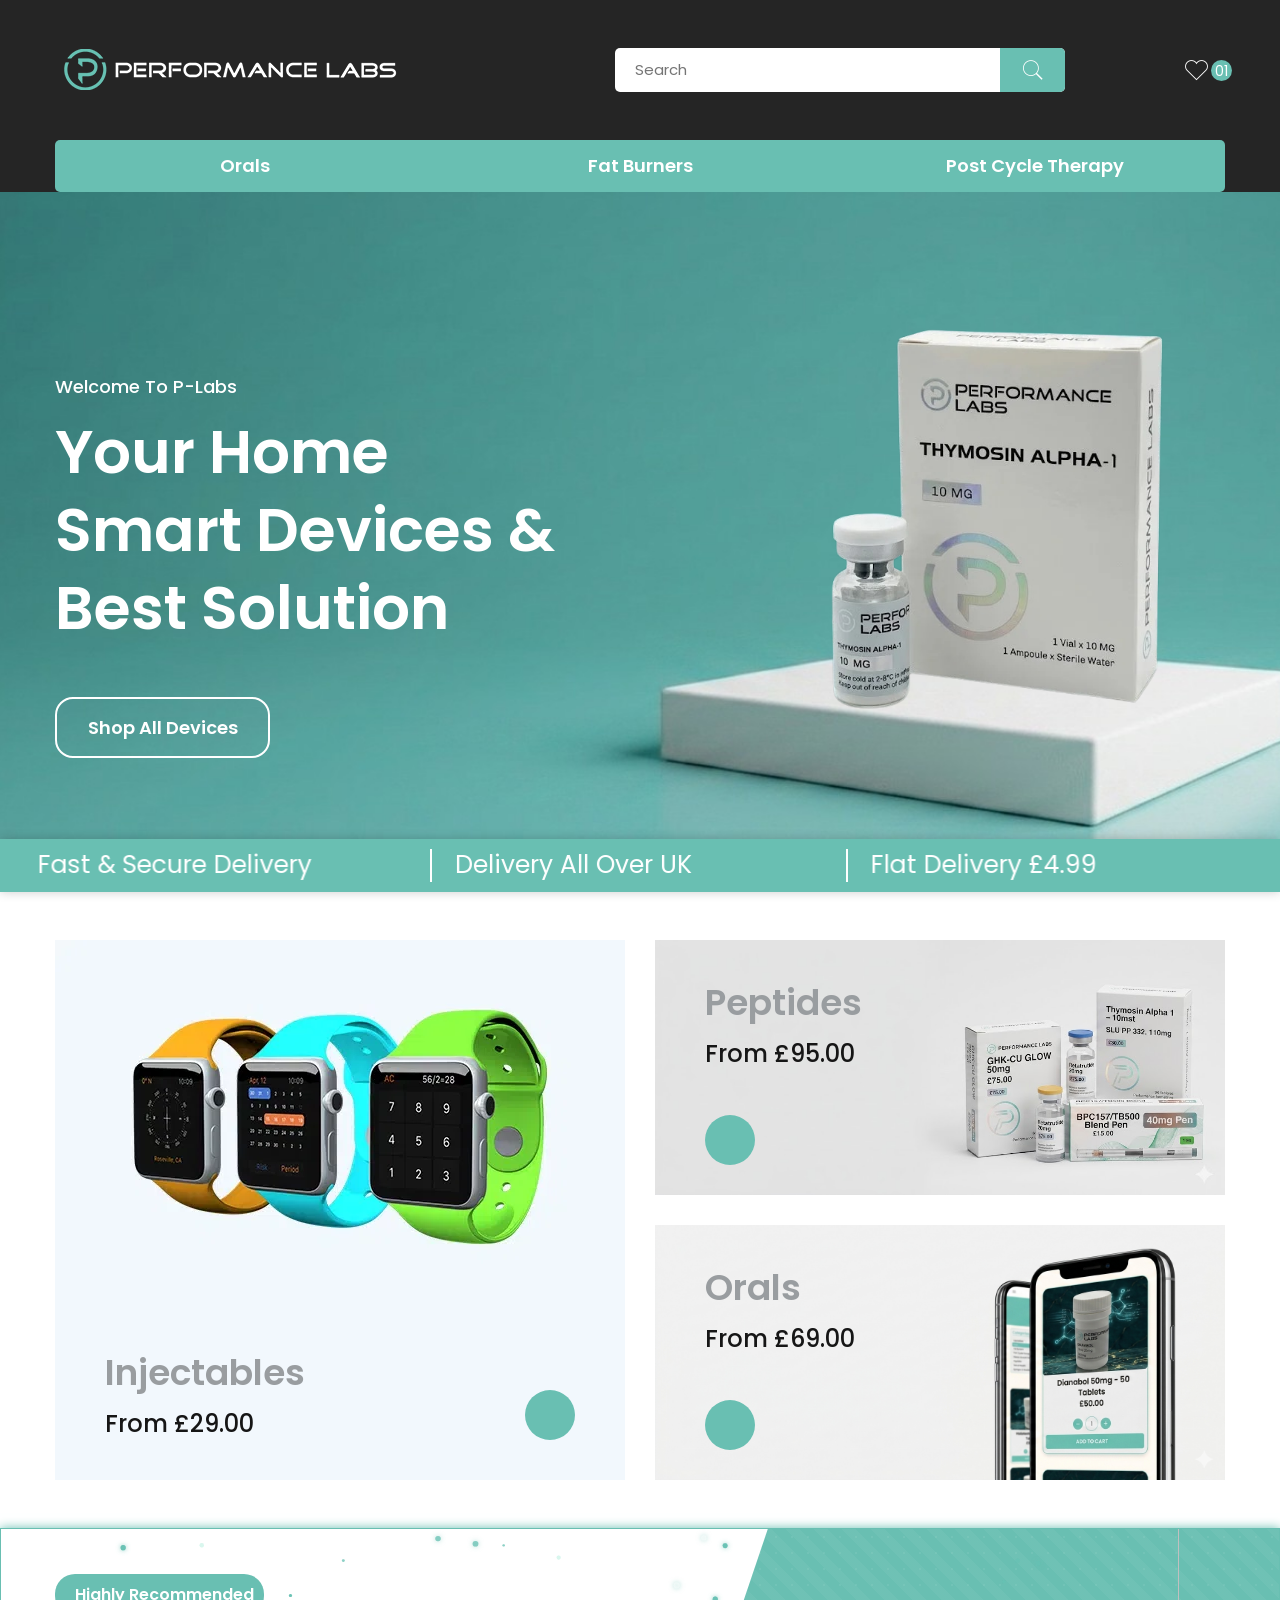
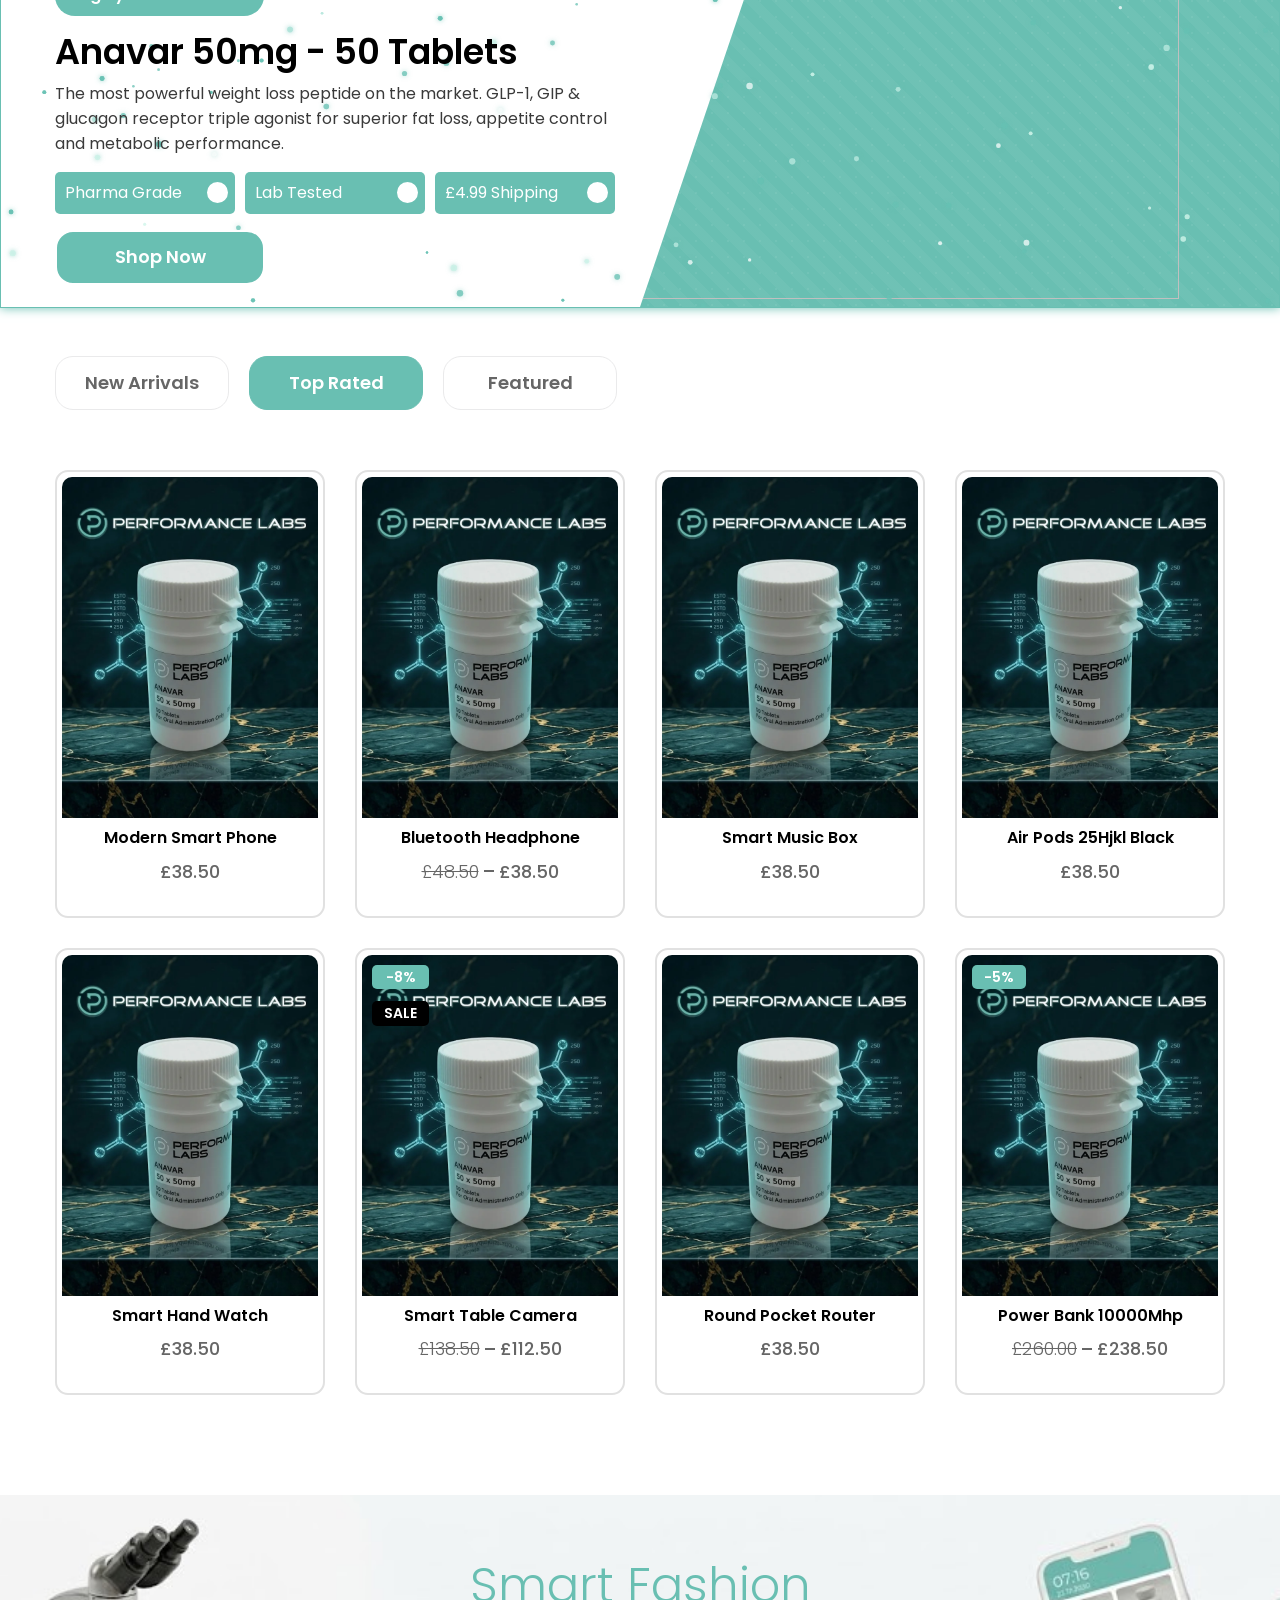
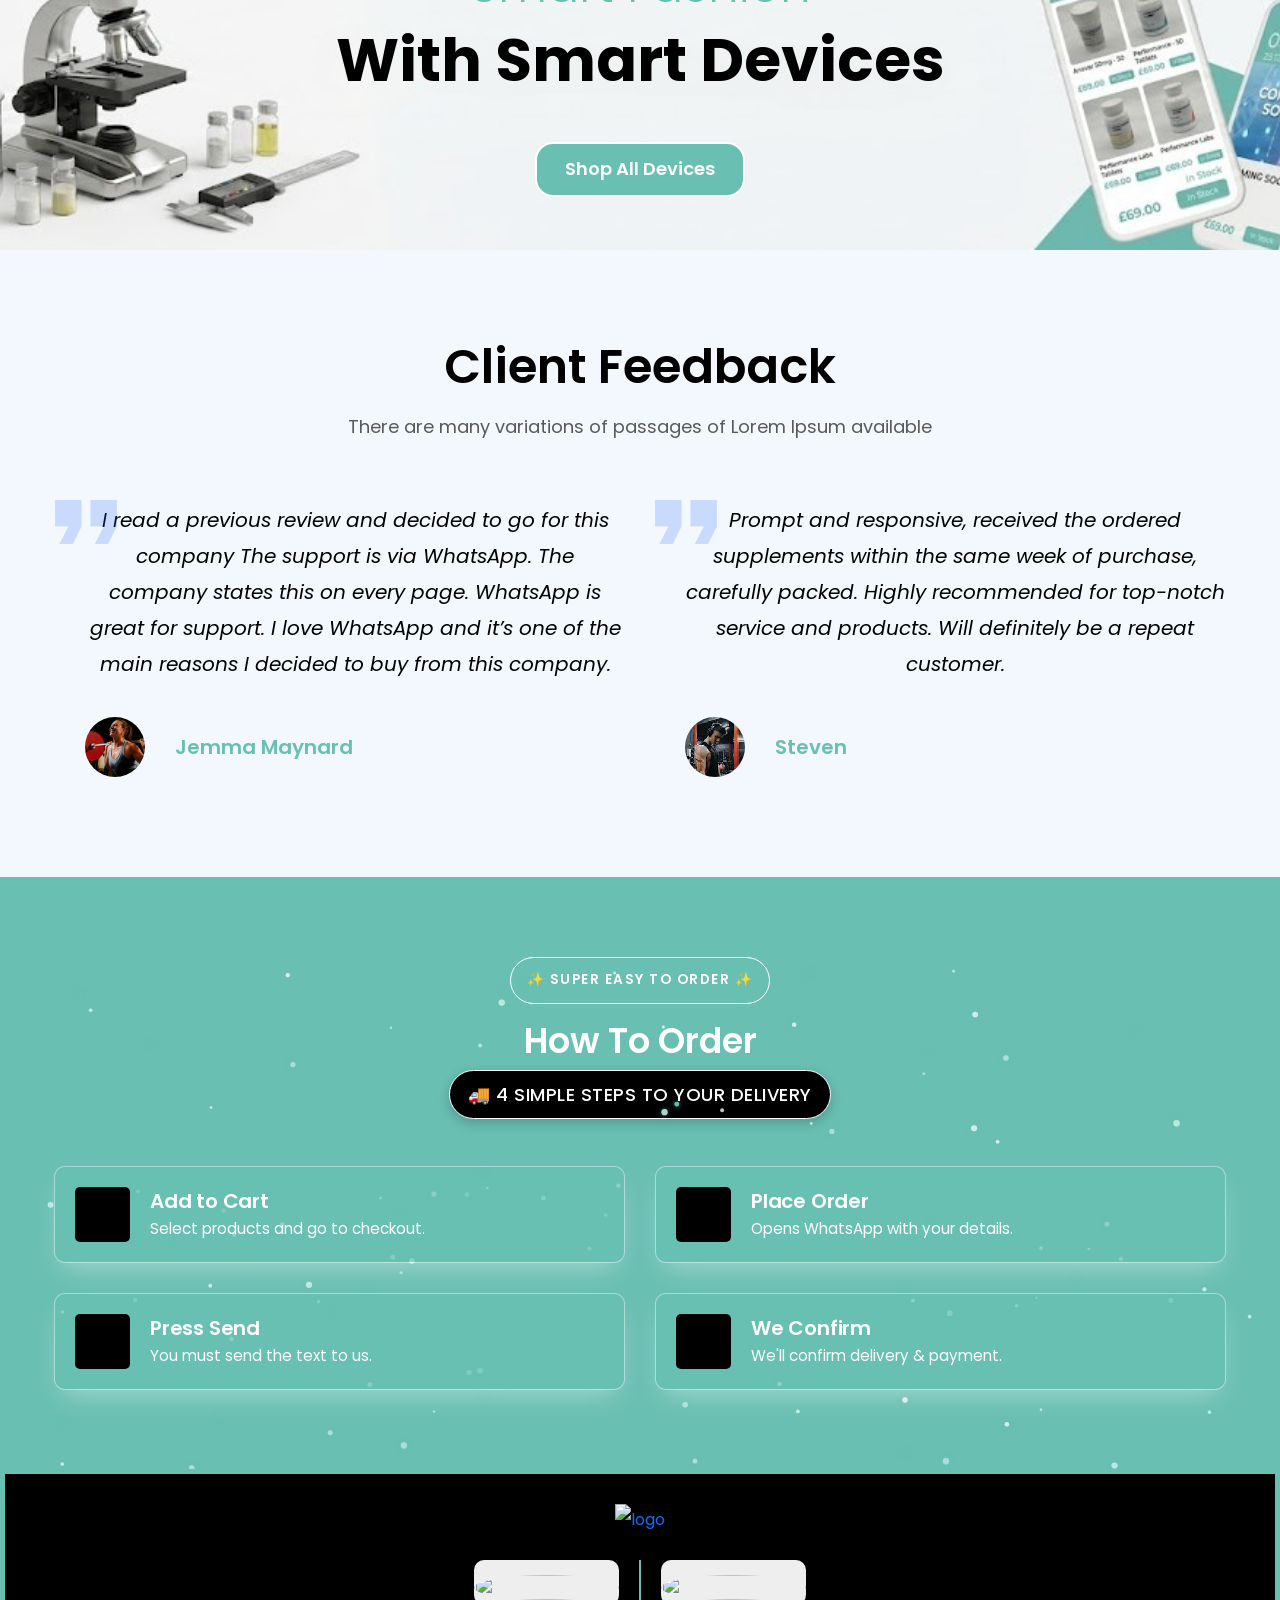
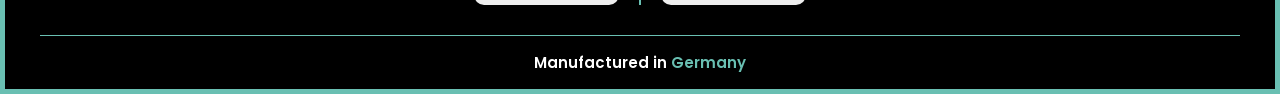
==== commit 48763f24: "changes done" ====
--- a/index.html
+++ b/index.html
@@ -8,10 +8,28 @@
     <meta http-equiv="X-UA-Compatible" content="IE=edge">
     <meta name="viewport" content="width=device-width, initial-scale=1.0">
     <title>P-Labs - Home</title>
-    <meta name="robots" content="index, follow" />
+    <meta name="robots" content="noindex, nofollow" />
+
+    <!-- Favicons Start -->
+    <link rel="apple-touch-icon" sizes="57x57" href="assets/images/favicons/apple-icon-57x57.png">
+    <link rel="apple-touch-icon" sizes="60x60" href="assets/images/favicons/apple-icon-60x60.png">
+    <link rel="apple-touch-icon" sizes="72x72" href="assets/images/favicons/apple-icon-72x72.png">
+    <link rel="apple-touch-icon" sizes="76x76" href="assets/images/favicons/apple-icon-76x76.png">
+    <link rel="apple-touch-icon" sizes="114x114" href="assets/images/favicons/apple-icon-114x114.png">
+    <link rel="apple-touch-icon" sizes="120x120" href="assets/images/favicons/apple-icon-120x120.png">
+    <link rel="apple-touch-icon" sizes="144x144" href="assets/images/favicons/apple-icon-144x144.png">
+    <link rel="apple-touch-icon" sizes="152x152" href="assets/images/favicons/apple-icon-152x152.png">
+    <link rel="apple-touch-icon" sizes="180x180" href="assets/images/favicons/apple-icon-180x180.png">
+    <link rel="icon" type="image/png" sizes="192x192" href="assets/images/favicons/android-icon-192x192.png">
+    <link rel="icon" type="image/png" sizes="32x32" href="assets/images/favicons/favicon-32x32.png">
+    <link rel="icon" type="image/png" sizes="96x96" href="assets/images/favicons/favicon-96x96.png">
+    <link rel="icon" type="image/png" sizes="16x16" href="assets/images/favicons/favicon-16x16.png">
+    <link rel="manifest" href="assets/images/favicons/manifest.json">
+    <meta name="msapplication-TileColor" content="#67c1b3">
+    <meta name="msapplication-TileImage" content="/ms-icon-144x144.png">
+    <meta name="theme-color" content="#67c1b3">
+
     <meta name="description" content="P-Labs-Smart Product eCommerce html Template">
-    <!-- Favicon -->
-    <link rel="shortcut icon" type="image/x-icon" href="assets/images/favicon.ico" />
     <!-- CSS
     ============================================ -->
     <link rel="stylesheet" href="assets/css/bootstrap.min.css" />
--- a/assets/css/style.css
+++ b/assets/css/style.css
@@ -10242,4 +10242,35 @@
   100% {
     background: rgba(103, 193, 179, 0.1);
   }
+}
+
+@media only screen and (min-width: 1200px) and (max-width: 1300px) {
+  .fashion-area {
+    height: 355px;
+  }
+  .header-slide-cate .swiper-button-next:after, .header-slide-cate .swiper-button-prev:after {
+    font-size: 15px;
+    padding: 15px;
+    height: 20px;
+    width: 20px;
+  }
+  .hero-slide-image {
+    bottom: 100px;
+    left: 40px;
+  }
+}
+@media only screen and (min-width: 920px) and (max-width: 1550px) {
+  .fashion-area {
+    height: 355px;
+  }
+  .header-slide-cate .swiper-button-next:after, .header-slide-cate .swiper-button-prev:after {
+    font-size: 15px;
+    padding: 15px;
+    height: 20px;
+    width: 20px;
+  }
+  .hero-slide-image {
+    bottom: 100px;
+    left: 40px;
+  }
 }
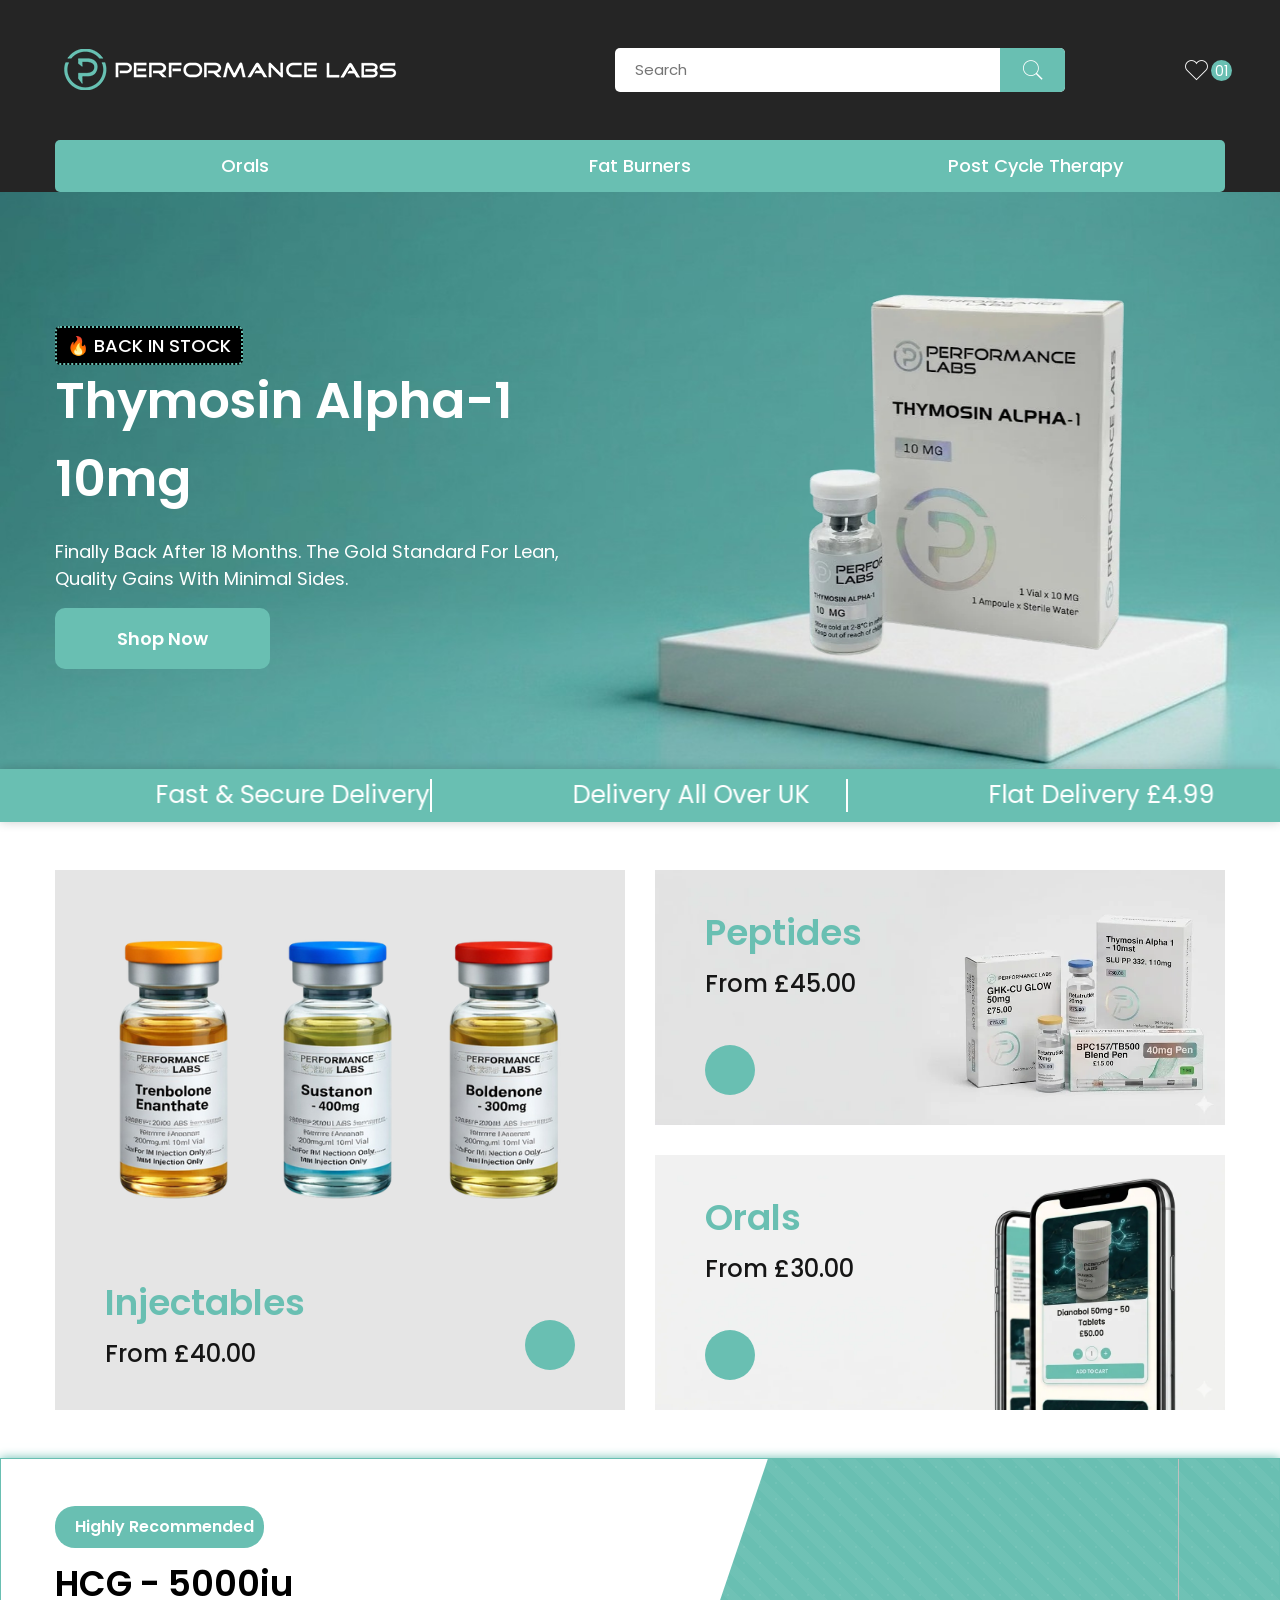
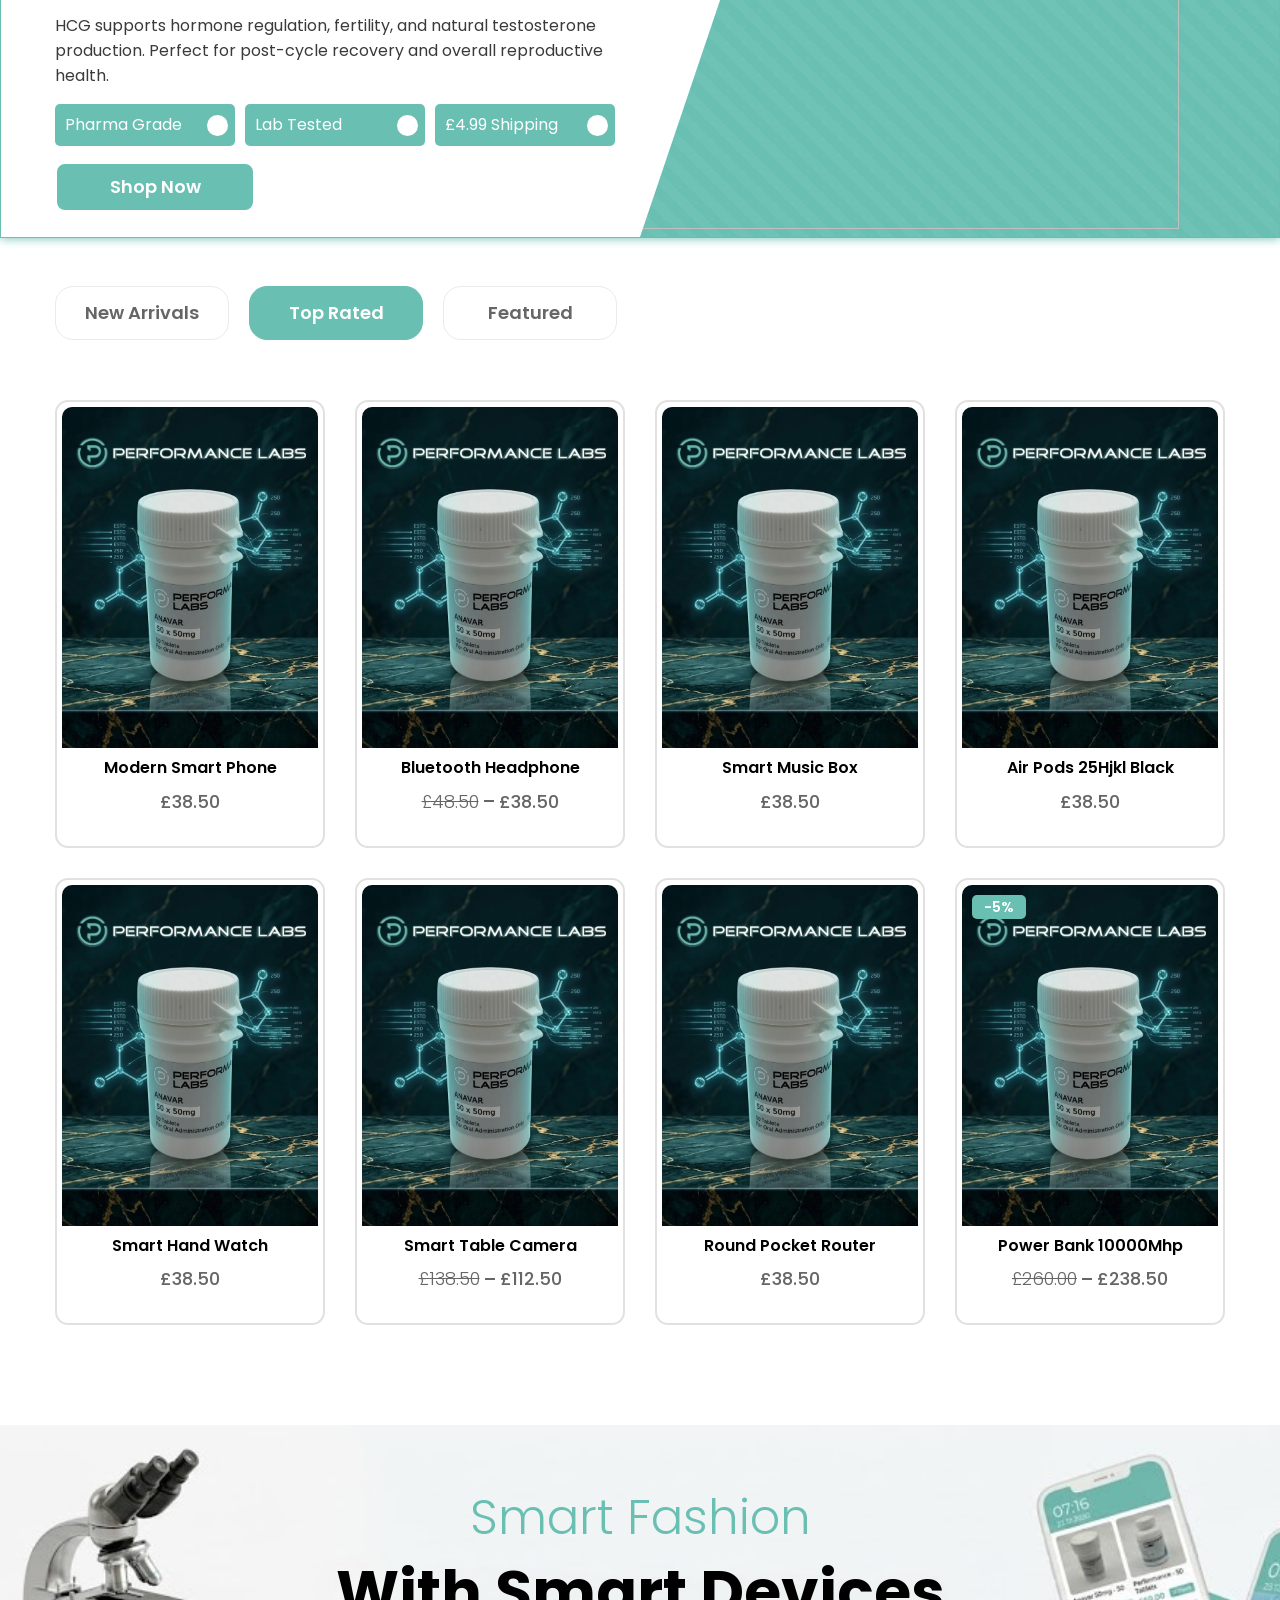
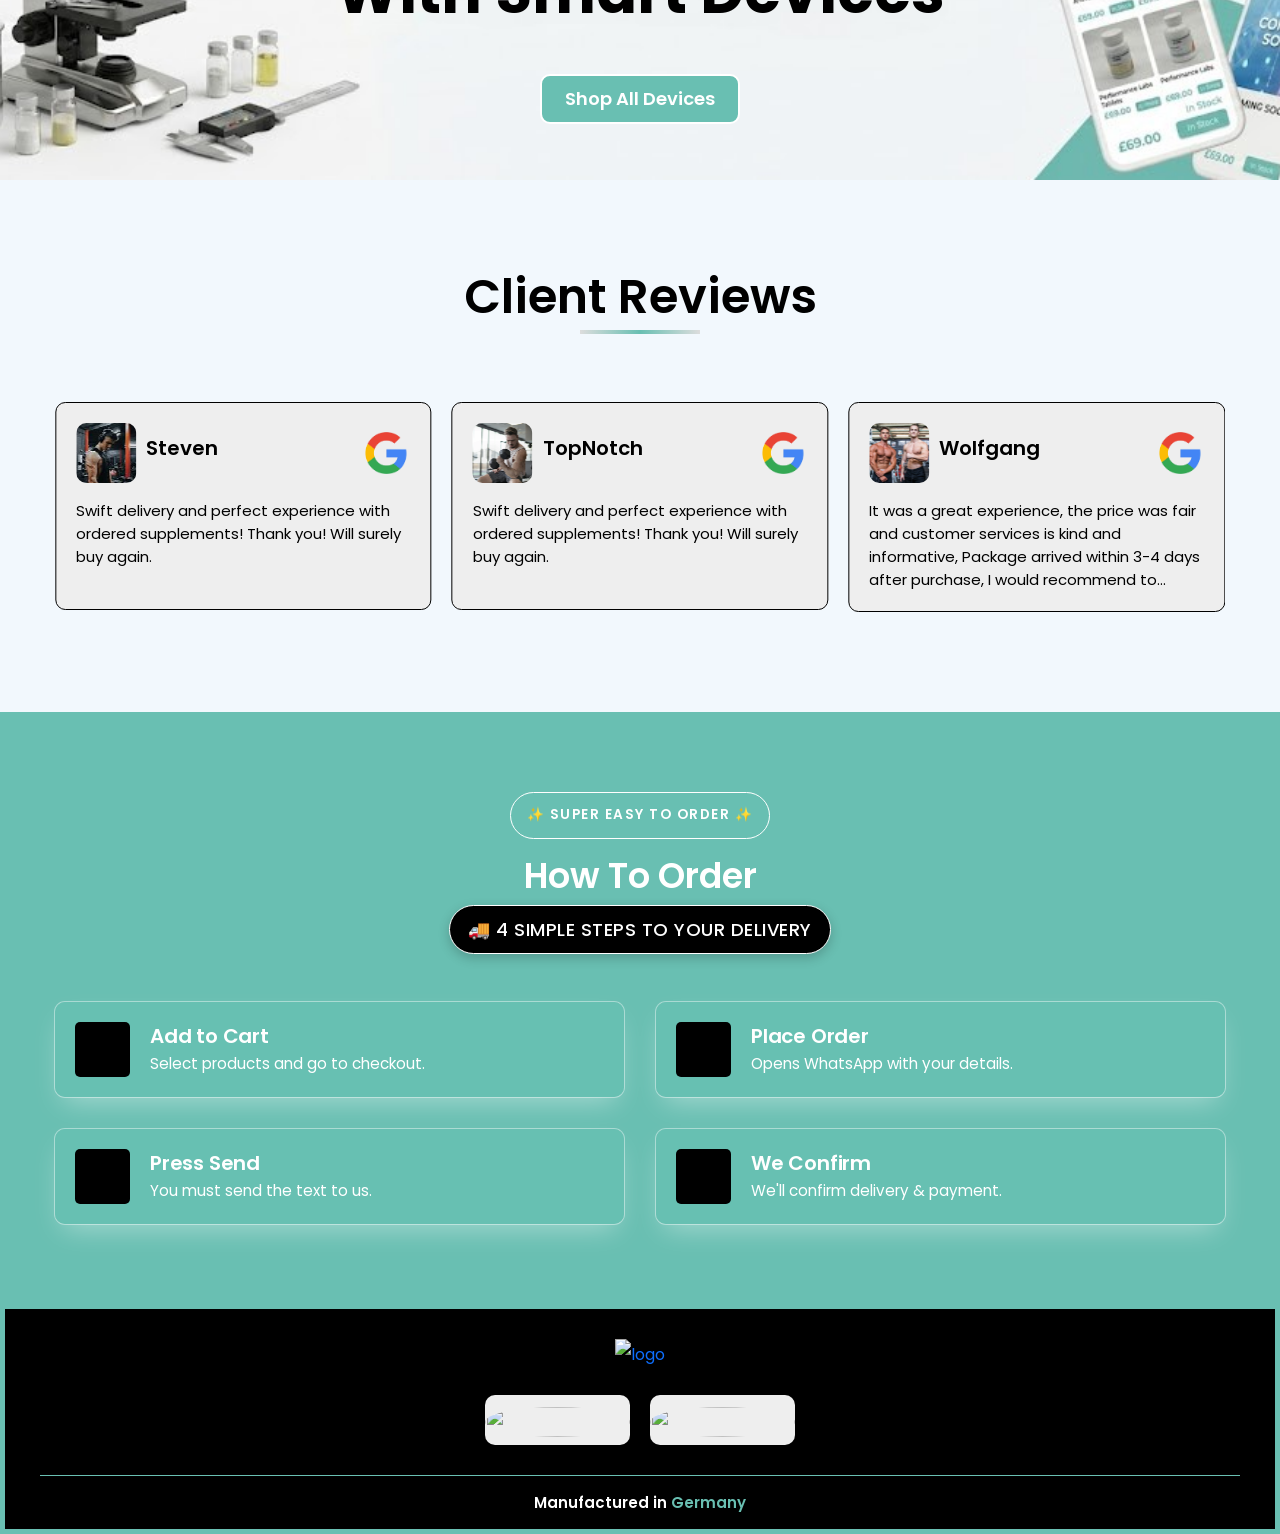
==== commit 08d3bb38: "changes done p-labs home page ready" ====
--- a/index.html
+++ b/index.html
@@ -247,26 +247,10 @@
                 <div class="body customScroll">
                     <ul class="minicart-product-list">
                         <li>
-                            <a href="single-product.html" class="image"><img src="assets/images/product/01.webp" alt="Cart product Image"></a>
+                            <a href="#" class="image"><img src="assets/images/product/01.webp" alt="Cart product Image"></a>
                             <div class="content">
-                                <a href="single-product.html" class="title">Modern Smart Phone</a>
+                                <a href="#" class="title">Anavar 50mg</a>
                                 <span class="quantity-price">1 x <span class="amount">£21.86</span></span>
-                                <a href="#" class="remove">×</a>
-                            </div>
-                        </li>
-                        <li>
-                            <a href="single-product.html" class="image"><img src="assets/images/product/01.webp" alt="Cart product Image"></a>
-                            <div class="content">
-                                <a href="single-product.html" class="title">Bluetooth Headphone</a>
-                                <span class="quantity-price">1 x <span class="amount">£13.28</span></span>
-                                <a href="#" class="remove">×</a>
-                            </div>
-                        </li>
-                        <li>
-                            <a href="single-product.html" class="image"><img src="assets/images/product/01.webp" alt="Cart product Image"></a>
-                            <div class="content">
-                                <a href="single-product.html" class="title">Smart Music Box</a>
-                                <span class="quantity-price">1 x <span class="amount">£17.34</span></span>
                                 <a href="#" class="remove">×</a>
                             </div>
                         </li>
@@ -290,26 +274,10 @@
                 <div class="body customScroll">
                     <ul class="minicart-product-list">
                         <li>
-                            <a href="single-product.html" class="image"><img src="assets/images/product/01.webp" alt="Cart product Image"></a>
+                            <a href="#" class="image"><img src="assets/images/product/01.webp" alt="Cart product Image"></a>
                             <div class="content">
-                                <a href="single-product.html" class="title">Modern Smart Phone</a>
-                                <span class="quantity-price">1 x <span class="amount">£18.86</span></span>
-                                <a href="#" class="remove">×</a>
-                            </div>
-                        </li>
-                        <li>
-                            <a href="single-product.html" class="image"><img src="assets/images/product/01.webp" alt="Cart product Image"></a>
-                            <div class="content">
-                                <a href="single-product.html" class="title">Bluetooth Headphone</a>
-                                <span class="quantity-price">1 x <span class="amount">£43.28</span></span>
-                                <a href="#" class="remove">×</a>
-                            </div>
-                        </li>
-                        <li>
-                            <a href="single-product.html" class="image"><img src="assets/images/product/01.webp" alt="Cart product Image"></a>
-                            <div class="content">
-                                <a href="single-product.html" class="title">Smart Music Box</a>
-                                <span class="quantity-price">1 x <span class="amount">£37.34</span></span>
+                                <a href="#" class="title">Anavar 50mg</a>
+                                <span class="quantity-price">1 x <span class="amount">£21.86</span></span>
                                 <a href="#" class="remove">×</a>
                             </div>
                         </li>
@@ -380,46 +348,52 @@
                             <div class="row h-100">
                                 <div class="col-xl-6 col-lg-6 col-md-6 col-sm-6 align-self-center sm-center-view">
                                     <div class="hero-slide-content slider-animated-1">
-                                        <span class="category">Welcome To P-Labs</span>
-                                        <h2 class="title-1">Your Home <br>
-                                        Smart Devices & <br>
-                                         Best Solution </h2>
-                                        <a href="#" class="btn btn-primary text-capitalize">Shop All Devices</a>
+                                        <span class="category">🔥 Back In Stock</span>
+                                        <h2 class="title-1">
+                                            Thymosin Alpha-1 <br> 10mg
+                                        </h2>
+                                        <p class="text text-white mb-lg-3 mb-lg-2 mb-2">
+                                            Finally back after 18 months. The gold standard for lean, quality gains with minimal sides.
+                                        </p>
+                                        <a href="#" class="btn btn-primary text-capitalize">Shop Now</a>
                                     </div>
                                 </div>
                                 <div class="col-xl-6 col-lg-6 col-md-6 col-sm-6 d-flex justify-content-center position-relative align-items-end">
                                     <div class="show-case">
                                         <div class="hero-slide-image">
-                                            <img src="assets/images/product/slider-pro.png" alt="" />
-                                        </div>
-                                    </div>
-                                </div>
-                            </div>
-                        </div>
-                    </div>
-                    <!-- Single slider item -->
-                    <!-- <div class="hero-slide-item slider-height swiper-slide bg-color1" data-bg-image="assets/images/hero/bg/hero-bg-1.webp">
+                                            <img src="assets/images/product/slider-pro.webp" alt="" />
+                                        </div>
+                                    </div>
+                                </div>
+                            </div>
+                        </div>
+                    </div>
+                    <div class="hero-slide-item slider-height swiper-slide bg-color1" data-bg-image="/assets/images/hero/bg/slider-01.png">
                         <div class="container h-100">
                             <div class="row h-100">
                                 <div class="col-xl-6 col-lg-6 col-md-6 col-sm-6 align-self-center sm-center-view">
                                     <div class="hero-slide-content slider-animated-1">
-                                        <span class="category">Welcome To P-Labs</span>
-                                        <h2 class="title-1">Your Home <br>
-                                        Smart Devices & <br>
-                                         Best Solution </h2>
-                                        <a href="#" class="btn btn-primary text-capitalize">Shop All Devices</a>
+                                        <span class="category">It's Finally Back!</span>
+                                        <h2 class="title-1">
+                                            Semaglutide <br> 5mg
+                                        </h2>
+                                        <p class="text text-white mb-lg-3 mb-lg-2 mb-2">
+                                            Fast-acting propionate ester. Built for cutting cycles and lean, hard gains.
+                                        </p>
+                                        <a href="#" class="btn btn-primary text-capitalize">Shop Now</a>
                                     </div>
                                 </div>
                                 <div class="col-xl-6 col-lg-6 col-md-6 col-sm-6 d-flex justify-content-center position-relative align-items-end">
                                     <div class="show-case">
                                         <div class="hero-slide-image">
-                                            <img src="assets/images/hero/inner-img/hero-1-2.png" alt="" />
-                                        </div>
-                                    </div>
-                                </div>
-                            </div>
-                        </div>
-                    </div> -->
+                                            <img src="assets/images/product/slider-pro-01.webp" alt="" />
+                                        </div>
+                                    </div>
+                                </div>
+                            </div>
+                        </div>
+                    </div>
+                    
                 </div>
                 <!-- Add Pagination -->
                 <div class="swiper-pagination swiper-pagination-white"></div>
@@ -444,28 +418,28 @@
                 <div class="row">
                     <div class="col-md-6">
                         <div class="single-banner nth-child-1">
-                            <img src="assets/images/banner/3.webp" alt="">
+                            <img src="assets/images/banner/cards/03.png" alt="">
                             <div class="banner-content nth-child-1">
                                 <h3 class="title">Injectables</h3>
-                                <span class="category">From £29.00</span>
+                                <span class="category">From £40.00</span>
                                 <a href="#" class="shop-link"><i class="fa fa-arrow-right" aria-hidden="true"></i></a>
                             </div>
                         </div>
                     </div>
                     <div class="col-md-6">
                         <div class="single-banner nth-child-2 mb-30px mb-lm-30px mt-lm-30px ">
-                            <img src="assets/images/banner/cards/01.jpg" alt="">
+                            <img src="assets/images/banner/cards/01.webp" alt="">
                             <div class="banner-content nth-child-2">
                                 <h3 class="title">Peptides</h3>
-                                <span class="category">From £95.00</span>
+                                <span class="category">From £45.00</span>
                                 <a href="#" class="shop-link"><i class="fa fa-arrow-right" aria-hidden="true"></i></a>
                             </div>
                         </div>
                         <div class="single-banner nth-child-2">
-                            <img src="assets/images/banner/cards/02.png" alt="">
+                            <img src="assets/images/banner/cards/02.webp" alt="">
                             <div class="banner-content nth-child-3">
                                 <h3 class="title">Orals</h3>
-                                <span class="category">From £69.00</span>
+                                <span class="category">From £30.00</span>
                                 <a href="#" class="shop-link"><i class="fa fa-arrow-right" aria-hidden="true"></i></a>
                             </div>
                         </div>
@@ -487,10 +461,11 @@
 							</div>
 							<div class="title">
 								<div class="section-head style-1 mb-0">
-									<h3 class="title">Anavar 50mg  - 50 Tablets</h5>
+									<h3 class="title">HCG - 5000iu</h5>
 								</div>
 								<p class="text mb-lg-3 mb-lg-2 mb-2">
-									The most powerful weight loss peptide on the market. GLP-1, GIP & glucagon receptor triple agonist for superior fat loss, appetite control and metabolic performance.
+                                    HCG supports hormone regulation, fertility, and natural testosterone production.
+                                    Perfect for post-cycle recovery and overall reproductive health.
 								</p>
 								<div class="check-text mb-lg-3 mb-lg-2 mb-2">
 									<ul>
@@ -560,14 +535,14 @@
                                         <!-- Single Prodect -->
                                         <div class="product">
                                             <div class="thumb">
-                                                <a href="single-product.html" class="image">
+                                                <a href="#" class="image">
                                                     <img src="assets/images/product/01.webp" alt="Product" />
                                                     <img class="hover-image" src="assets/images/product/01.webp" alt="Product" />
                                                 </a>
                                             </div>
                                             <div class="content">
                                                 <!-- <span class="category"><a href="#">Accessories</a></span> -->
-                                                <h5 class="title"><a href="single-product.html">Modern Smart Phone
+                                                <h5 class="title"><a href="#">Modern Smart Phone
                                                     </a>
                                                 </h5>
                                                 <span class="price">
@@ -594,14 +569,14 @@
                                         <!-- Single Prodect -->
                                         <div class="product">
                                             <div class="thumb">
-                                                <a href="single-product.html" class="image">
+                                                <a href="#" class="image">
                                                     <img src="assets/images/product/01.webp" alt="Product" />
                                                     <img class="hover-image" src="assets/images/product/01.webp" alt="Product" />
                                                 </a>
                                             </div>
                                             <div class="content">
                                                 <!-- <span class="category"><a href="#">Accessories</a></span> -->
-                                                <h5 class="title"><a href="single-product.html">Bluetooth Headphone
+                                                <h5 class="title"><a href="#">Bluetooth Headphone
                                                     </a>
                                                 </h5>
                                                 <span class="price">
@@ -630,14 +605,14 @@
                                         <!-- Single Prodect -->
                                         <div class="product">
                                             <div class="thumb">
-                                                <a href="single-product.html" class="image">
+                                                <a href="#" class="image">
                                                     <img src="assets/images/product/01.webp" alt="Product" />
                                                     <img class="hover-image" src="assets/images/product/01.webp" alt="Product" />
                                                 </a>
                                             </div>
                                             <div class="content">
                                                 <!-- <span class="category"><a href="#">Accessories</a></span> -->
-                                                <h5 class="title"><a href="single-product.html">Smart Music Box
+                                                <h5 class="title"><a href="#">Smart Music Box
                                                     </a>
                                                 </h5>
                                                 <span class="price">
@@ -665,14 +640,14 @@
                                         <!-- Single Prodect -->
                                         <div class="product">
                                             <div class="thumb">
-                                                <a href="single-product.html" class="image">
+                                                <a href="#" class="image">
                                                     <img src="assets/images/product/01.webp" alt="Product" />
                                                     <img class="hover-image" src="assets/images/product/01.webp" alt="Product" />
                                                 </a>
                                             </div>
                                             <div class="content">
                                                 <!-- <span class="category"><a href="#">Accessories</a></span> -->
-                                                <h5 class="title"><a href="single-product.html">Air Pods 25Hjkl Black
+                                                <h5 class="title"><a href="#">Air Pods 25Hjkl Black
                                                     </a>
                                                 </h5>
                                                 <span class="price">
@@ -702,14 +677,14 @@
                                             <span class="badges">
                                             </span>
                                             <div class="thumb">
-                                                <a href="single-product.html" class="image">
+                                                <a href="#" class="image">
                                                     <img src="assets/images/product/01.webp" alt="Product" />
                                                     <img class="hover-image" src="assets/images/product/01.webp" alt="Product" />
                                                 </a>
                                             </div>
                                             <div class="content">
                                                 <!-- <span class="category"><a href="#">Accessories</a></span> -->
-                                                <h5 class="title"><a href="single-product.html">Smart Hand Watch
+                                                <h5 class="title"><a href="#">Smart Hand Watch
                                                     </a>
                                                 </h5>
                                                 <span class="price">
@@ -736,19 +711,15 @@
                                     <div class="col-lg-4 col-xl-3 col-md-6 col-sm-6 col-xs-6 mb-30px">
                                         <!-- Single Prodect -->
                                         <div class="product">
-                                            <span class="badges">
-                                                <span class="sale">-8%</span>
-                                            <span class="new">Sale</span>
-                                            </span>
                                             <div class="thumb">
-                                                <a href="single-product.html" class="image">
+                                                <a href="#" class="image">
                                                     <img src="assets/images/product/01.webp" alt="Product" />
                                                     <img class="hover-image" src="assets/images/product/01.webp" alt="Product" />
                                                 </a>
                                             </div>
                                             <div class="content">
                                                 <!-- <span class="category"><a href="#">Accessories</a></span> -->
-                                                <h5 class="title"><a href="single-product.html">Smart Table Camera
+                                                <h5 class="title"><a href="#">Smart Table Camera
                                                     </a>
                                                 </h5>
                                                 <span class="price">
@@ -777,14 +748,14 @@
                                         <!-- Single Prodect -->
                                         <div class="product">
                                             <div class="thumb">
-                                                <a href="single-product.html" class="image">
+                                                <a href="#" class="image">
                                                     <img src="assets/images/product/01.webp" alt="Product" />
                                                     <img class="hover-image" src="assets/images/product/01.webp" alt="Product" />
                                                 </a>
                                             </div>
                                             <div class="content">
                                                 <!-- <span class="category"><a href="#">Accessories</a></span> -->
-                                                <h5 class="title"><a href="single-product.html">Round Pocket Router
+                                                <h5 class="title"><a href="#">Round Pocket Router
                                                     </a>
                                                 </h5>
                                                 <span class="price">
@@ -815,14 +786,14 @@
                                                 <span class="sale">-5%</span>
                                             </span>
                                             <div class="thumb">
-                                                <a href="single-product.html" class="image">
+                                                <a href="#" class="image">
                                                     <img src="assets/images/product/01.webp" alt="Product" />
                                                     <img class="hover-image" src="assets/images/product/01.webp" alt="Product" />
                                                 </a>
                                             </div>
                                             <div class="content">
                                                 <!-- <span class="category"><a href="#">Accessories</a></span> -->
-                                                <h5 class="title"><a href="single-product.html">Power Bank 10000Mhp
+                                                <h5 class="title"><a href="#">Power Bank 10000Mhp
                                                     </a>
                                                 </h5>
                                                 <span class="price">
@@ -857,14 +828,14 @@
                                         <!-- Single Prodect -->
                                         <div class="product">
                                             <div class="thumb">
-                                                <a href="single-product.html" class="image">
+                                                <a href="#" class="image">
                                                     <img src="assets/images/product/01.webp" alt="Product" />
                                                     <img class="hover-image" src="assets/images/product/01.webp" alt="Product" />
                                                 </a>
                                             </div>
                                             <div class="content">
                                                 <!-- <span class="category"><a href="#">Accessories</a></span> -->
-                                                <h5 class="title"><a href="single-product.html">Modern Smart Phone
+                                                <h5 class="title"><a href="#">Modern Smart Phone
                                                     </a>
                                                 </h5>
                                                 <span class="price">
@@ -892,14 +863,14 @@
                                         <!-- Single Prodect -->
                                         <div class="product">
                                             <div class="thumb">
-                                                <a href="single-product.html" class="image">
+                                                <a href="#" class="image">
                                                     <img src="assets/images/product/01.webp" alt="Product" />
                                                     <img class="hover-image" src="assets/images/product/01.webp" alt="Product" />
                                                 </a>
                                             </div>
                                             <div class="content">
                                                 <!-- <span class="category"><a href="#">Accessories</a></span> -->
-                                                <h5 class="title"><a href="single-product.html">Bluetooth Headphone
+                                                <h5 class="title"><a href="#">Bluetooth Headphone
                                                     </a>
                                                 </h5>
                                                 <span class="price">
@@ -928,14 +899,14 @@
                                         <!-- Single Prodect -->
                                         <div class="product">
                                             <div class="thumb">
-                                                <a href="single-product.html" class="image">
+                                                <a href="#" class="image">
                                                     <img src="assets/images/product/01.webp" alt="Product" />
                                                     <img class="hover-image" src="assets/images/product/01.webp" alt="Product" />
                                                 </a>
                                             </div>
                                             <div class="content">
                                                 <!-- <span class="category"><a href="#">Accessories</a></span> -->
-                                                <h5 class="title"><a href="single-product.html">Smart Music Box
+                                                <h5 class="title"><a href="#">Smart Music Box
                                                     </a>
                                                 </h5>
                                                 <span class="price">
@@ -963,14 +934,14 @@
                                         <!-- Single Prodect -->
                                         <div class="product">
                                             <div class="thumb">
-                                                <a href="single-product.html" class="image">
+                                                <a href="#" class="image">
                                                     <img src="assets/images/product/01.webp" alt="Product" />
                                                     <img class="hover-image" src="assets/images/product/01.webp" alt="Product" />
                                                 </a>
                                             </div>
                                             <div class="content">
                                                 <!-- <span class="category"><a href="#">Accessories</a></span> -->
-                                                <h5 class="title"><a href="single-product.html">Air Pods 25Hjkl Black
+                                                <h5 class="title"><a href="#">Air Pods 25Hjkl Black
                                                     </a>
                                                 </h5>
                                                 <span class="price">
@@ -1000,14 +971,14 @@
                                             <span class="badges">
                                             </span>
                                             <div class="thumb">
-                                                <a href="single-product.html" class="image">
+                                                <a href="#" class="image">
                                                     <img src="assets/images/product/01.webp" alt="Product" />
                                                     <img class="hover-image" src="assets/images/product/01.webp" alt="Product" />
                                                 </a>
                                             </div>
                                             <div class="content">
                                                 <!-- <span class="category"><a href="#">Accessories</a></span> -->
-                                                <h5 class="title"><a href="single-product.html">Smart Hand Watch
+                                                <h5 class="title"><a href="#">Smart Hand Watch
                                                     </a>
                                                 </h5>
                                                 <span class="price">
@@ -1034,19 +1005,15 @@
                                     <div class="col-lg-4 col-xl-3 col-md-6 col-sm-6 col-xs-6 mb-30px">
                                         <!-- Single Prodect -->
                                         <div class="product">
-                                            <span class="badges">
-                                                <span class="sale">-8%</span>
-                                            <span class="new">Sale</span>
-                                            </span>
                                             <div class="thumb">
-                                                <a href="single-product.html" class="image">
+                                                <a href="#" class="image">
                                                     <img src="assets/images/product/01.webp" alt="Product" />
                                                     <img class="hover-image" src="assets/images/product/01.webp" alt="Product" />
                                                 </a>
                                             </div>
                                             <div class="content">
                                                 <!-- <span class="category"><a href="#">Accessories</a></span> -->
-                                                <h5 class="title"><a href="single-product.html">Smart Table Camera
+                                                <h5 class="title"><a href="#">Smart Table Camera
                                                     </a>
                                                 </h5>
                                                 <span class="price">
@@ -1075,14 +1042,14 @@
                                         <!-- Single Prodect -->
                                         <div class="product">
                                             <div class="thumb">
-                                                <a href="single-product.html" class="image">
+                                                <a href="#" class="image">
                                                     <img src="assets/images/product/01.webp" alt="Product" />
                                                     <img class="hover-image" src="assets/images/product/01.webp" alt="Product" />
                                                 </a>
                                             </div>
                                             <div class="content">
                                                 <!-- <span class="category"><a href="#">Accessories</a></span> -->
-                                                <h5 class="title"><a href="single-product.html">Round Pocket Router
+                                                <h5 class="title"><a href="#">Round Pocket Router
                                                     </a>
                                                 </h5>
                                                 <span class="price">
@@ -1113,14 +1080,14 @@
                                                 <span class="sale">-5%</span>
                                             </span>
                                             <div class="thumb">
-                                                <a href="single-product.html" class="image">
+                                                <a href="#" class="image">
                                                     <img src="assets/images/product/01.webp" alt="Product" />
                                                     <img class="hover-image" src="assets/images/product/01.webp" alt="Product" />
                                                 </a>
                                             </div>
                                             <div class="content">
                                                 <!-- <span class="category"><a href="#">Accessories</a></span> -->
-                                                <h5 class="title"><a href="single-product.html">Power Bank 10000Mhp
+                                                <h5 class="title"><a href="#">Power Bank 10000Mhp
                                                     </a>
                                                 </h5>
                                                 <span class="price">
@@ -1155,14 +1122,14 @@
                                         <!-- Single Prodect -->
                                         <div class="product">
                                             <div class="thumb">
-                                                <a href="single-product.html" class="image">
+                                                <a href="#" class="image">
                                                     <img src="assets/images/product/01.webp" alt="Product" />
                                                     <img class="hover-image" src="assets/images/product/01.webp" alt="Product" />
                                                 </a>
                                             </div>
                                             <div class="content">
                                                 <!-- <span class="category"><a href="#">Accessories</a></span> -->
-                                                <h5 class="title"><a href="single-product.html">Modern Smart Phone
+                                                <h5 class="title"><a href="#">Modern Smart Phone
                                                     </a>
                                                 </h5>
                                                 <span class="price">
@@ -1190,14 +1157,14 @@
                                         <!-- Single Prodect -->
                                         <div class="product">
                                             <div class="thumb">
-                                                <a href="single-product.html" class="image">
+                                                <a href="#" class="image">
                                                     <img src="assets/images/product/01.webp" alt="Product" />
                                                     <img class="hover-image" src="assets/images/product/01.webp" alt="Product" />
                                                 </a>
                                             </div>
                                             <div class="content">
                                                 <!-- <span class="category"><a href="#">Accessories</a></span> -->
-                                                <h5 class="title"><a href="single-product.html">Bluetooth Headphone
+                                                <h5 class="title"><a href="#">Bluetooth Headphone
                                                     </a>
                                                 </h5>
                                                 <span class="price">
@@ -1226,14 +1193,14 @@
                                         <!-- Single Prodect -->
                                         <div class="product">
                                             <div class="thumb">
-                                                <a href="single-product.html" class="image">
+                                                <a href="#" class="image">
                                                     <img src="assets/images/product/01.webp" alt="Product" />
                                                     <img class="hover-image" src="assets/images/product/01.webp" alt="Product" />
                                                 </a>
                                             </div>
                                             <div class="content">
                                                 <!-- <span class="category"><a href="#">Accessories</a></span> -->
-                                                <h5 class="title"><a href="single-product.html">Smart Music Box
+                                                <h5 class="title"><a href="#">Smart Music Box
                                                     </a>
                                                 </h5>
                                                 <span class="price">
@@ -1261,14 +1228,14 @@
                                         <!-- Single Prodect -->
                                         <div class="product">
                                             <div class="thumb">
-                                                <a href="single-product.html" class="image">
+                                                <a href="#" class="image">
                                                     <img src="assets/images/product/01.webp" alt="Product" />
                                                     <img class="hover-image" src="assets/images/product/01.webp" alt="Product" />
                                                 </a>
                                             </div>
                                             <div class="content">
                                                 <!-- <span class="category"><a href="#">Accessories</a></span> -->
-                                                <h5 class="title"><a href="single-product.html">Air Pods 25Hjkl Black
+                                                <h5 class="title"><a href="#">Air Pods 25Hjkl Black
                                                     </a>
                                                 </h5>
                                                 <span class="price">
@@ -1298,14 +1265,14 @@
                                             <span class="badges">
                                             </span>
                                             <div class="thumb">
-                                                <a href="single-product.html" class="image">
+                                                <a href="#" class="image">
                                                     <img src="assets/images/product/01.webp" alt="Product" />
                                                     <img class="hover-image" src="assets/images/product/01.webp" alt="Product" />
                                                 </a>
                                             </div>
                                             <div class="content">
                                                 <!-- <span class="category"><a href="#">Accessories</a></span> -->
-                                                <h5 class="title"><a href="single-product.html">Smart Hand Watch
+                                                <h5 class="title"><a href="#">Smart Hand Watch
                                                     </a>
                                                 </h5>
                                                 <span class="price">
@@ -1332,19 +1299,15 @@
                                     <div class="col-lg-4 col-xl-3 col-md-6 col-sm-6 col-xs-6 mb-30px">
                                         <!-- Single Prodect -->
                                         <div class="product">
-                                            <span class="badges">
-                                                <span class="sale">-8%</span>
-                                            <span class="new">Sale</span>
-                                            </span>
                                             <div class="thumb">
-                                                <a href="single-product.html" class="image">
+                                                <a href="#" class="image">
                                                     <img src="assets/images/product/01.webp" alt="Product" />
                                                     <img class="hover-image" src="assets/images/product/01.webp" alt="Product" />
                                                 </a>
                                             </div>
                                             <div class="content">
                                                 <!-- <span class="category"><a href="#">Accessories</a></span> -->
-                                                <h5 class="title"><a href="single-product.html">Smart Table Camera
+                                                <h5 class="title"><a href="#">Smart Table Camera
                                                     </a>
                                                 </h5>
                                                 <span class="price">
@@ -1373,14 +1336,14 @@
                                         <!-- Single Prodect -->
                                         <div class="product">
                                             <div class="thumb">
-                                                <a href="single-product.html" class="image">
+                                                <a href="#" class="image">
                                                     <img src="assets/images/product/01.webp" alt="Product" />
                                                     <img class="hover-image" src="assets/images/product/01.webp" alt="Product" />
                                                 </a>
                                             </div>
                                             <div class="content">
                                                 <!-- <span class="category"><a href="#">Accessories</a></span> -->
-                                                <h5 class="title"><a href="single-product.html">Round Pocket Router
+                                                <h5 class="title"><a href="#">Round Pocket Router
                                                     </a>
                                                 </h5>
                                                 <span class="price">
@@ -1411,14 +1374,14 @@
                                                 <span class="sale">-5%</span>
                                             </span>
                                             <div class="thumb">
-                                                <a href="single-product.html" class="image">
+                                                <a href="#" class="image">
                                                     <img src="assets/images/product/01.webp" alt="Product" />
                                                     <img class="hover-image" src="assets/images/product/01.webp" alt="Product" />
                                                 </a>
                                             </div>
                                             <div class="content">
                                                 <!-- <span class="category"><a href="#">Accessories</a></span> -->
-                                                <h5 class="title"><a href="single-product.html">Power Bank 10000Mhp
+                                                <h5 class="title"><a href="#">Power Bank 10000Mhp
                                                     </a>
                                                 </h5>
                                                 <span class="price">
@@ -1482,7 +1445,7 @@
                                 <img src="assets/images/feature-image/1.webp" alt="">
                             </div>
                             <div class="top-content">
-                                <h4 class="title"><a href="single-product.html">Bluetooth Headphone </a></h4>
+                                <h4 class="title"><a href="#">Bluetooth Headphone </a></h4>
                                 <span class="price">
                             <span class="old"><del>£48.50</del></span>
                                 <span class="new">£38.50</span>
@@ -1510,7 +1473,7 @@
                                     <div data-countdown="2024/09/15"></div>
                                 </div>
                                 <div class="prize-content">
-                                    <h5 class="title"><a href="single-product.html">Ladies Smart Watch</a></h5>
+                                    <h5 class="title"><a href="#">Ladies Smart Watch</a></h5>
                                     <span class="price">
                                         <span class="old">£48.50</span>
                                         <span class="new">£38.50</span>
@@ -1538,7 +1501,7 @@
                                     <div data-countdown="2023/09/15"></div>
                                 </div>
                                 <div class="prize-content">
-                                    <h5 class="title"><a href="single-product.html">Ladies Smart Watch</a></h5>
+                                    <h5 class="title"><a href="#">Ladies Smart Watch</a></h5>
                                     <span class="price">
                             <span class="old">£48.50</span>
                                     <span class="new">£38.50</span>
@@ -1565,8 +1528,7 @@
                 <div class="row">
                     <div class="col-12">
                         <div class="section-title text-center m-0">
-                            <h2 class="title">Client Feedback</h2>
-                            <p>There are many variations of passages of Lorem Ipsum available</p>
+                            <h2 class="title">Client Reviews</h2>
                         </div>
                     </div>
                 </div>
@@ -1577,80 +1539,121 @@
                             <div class="swiper-wrapper">
                                 <div class="swiper-slide">
                                     <div class="testi-inner">
+                                        <div class="testi-author mb-lg-3">
+                                            <div class="author-image">
+                                                <img class="img-responsive" src="assets/images/testimonial/jemmamaynard.webp" alt="">
+                                            </div>
+                                            <div class="name-star">
+                                                <div class="author-name">
+                                                    <h4 class="name">Jemma Maynard</h4>
+                                                </div>
+                                                <div class="stars">
+                                                    <i class="fa fa-star"></i>
+                                                    <i class="fa fa-star"></i>
+                                                    <i class="fa fa-star"></i>
+                                                    <i class="fa fa-star"></i>
+                                                    <i class="fa-regular fa-star"></i>
+                                                </div>
+                                            </div>
+                                            <div class="google-review-img">
+                                                <img src="assets/images/testimonial/google-logo-v2.png" alt="">
+                                            </div>
+                                        </div>
                                         <div class="testi-content">
-                                            <p>
+                                            <p class="text-ellipsis-4">
 										        I read a previous review and decided to go for this company The support is via WhatsApp. The company states this on every page. WhatsApp is great for support. I love WhatsApp and it’s one of the main reasons I decided to buy from this company.
                                             </p>
                                         </div>
-                                        <div class="testi-author">
-                                            <div class="author-image">
-                                                <img class="img-responsive" src="assets/images/testimonial/jemmamaynard.webp" alt="">
-                                            </div>
-                                            <div class="author-name">
-                                                <h4 class="name">Jemma Maynard</h4>
-                                            </div>
-                                        </div>
                                     </div>
                                 </div>
                                 <div class="swiper-slide">
                                     <div class="testi-inner">
-                                        <div class="testi-content">
-                                            <p>
-										        Prompt and responsive, received the ordered supplements within the same week of purchase, carefully packed. Highly recommended for top-notch service and products. Will definitely be a repeat customer.
-                                            </p>
-                                        </div>
-                                        <div class="testi-author">
+                                        <div class="testi-author mb-lg-3">
                                             <div class="author-image">
                                                 <img class="img-responsive" src="assets/images/testimonial/steven.webp" alt="">
                                             </div>
-                                            <div class="author-name">
-                                                <h4 class="name">
-                                                    Steven
-                                                </h4>
-                                            </div>
+                                            <div class="name-star">
+                                                <div class="author-name">
+                                                    <h4 class="name">Steven</h4>
+                                                </div>
+                                                <div class="stars">
+                                                    <i class="fa fa-star"></i>
+                                                    <i class="fa fa-star"></i>
+                                                    <i class="fa fa-star"></i>
+                                                    <i class="fa fa-star"></i>
+                                                    <i class="fa-regular fa-star"></i>
+                                                </div>
+                                            </div>
+                                            <div class="google-review-img">
+                                                <img src="assets/images/testimonial/google-logo-v2.png" alt="">
+                                            </div>
+                                        </div>
+                                        <div class="testi-content">
+                                            <p class="text-ellipsis-4">
+                                                Swift delivery and perfect experience with ordered supplements! Thank you! Will surely buy again.
+                                            </p>
                                         </div>
                                     </div>
                                 </div>
                                 <div class="swiper-slide">
                                     <div class="testi-inner">
+                                        <div class="testi-author mb-lg-3">
+                                            <div class="author-image">
+                                                <img class="img-responsive" src="assets/images/testimonial/topnotch.webp" alt="">
+                                            </div>
+                                            <div class="name-star">
+                                                <div class="author-name">
+                                                    <h4 class="name">TopNotch</h4>
+                                                </div>
+                                                <div class="stars">
+                                                    <i class="fa fa-star"></i>
+                                                    <i class="fa fa-star"></i>
+                                                    <i class="fa fa-star"></i>
+                                                    <i class="fa fa-star"></i>
+                                                    <i class="fa-regular fa-star"></i>
+                                                </div>
+                                            </div>
+                                            <div class="google-review-img">
+                                                <img src="assets/images/testimonial/google-logo-v2.png" alt="">
+                                            </div>
+                                        </div>
                                         <div class="testi-content">
-                                            <p>
+                                            <p class="text-ellipsis-4">
                                                 Swift delivery and perfect experience with ordered supplements! Thank you! Will surely buy again.
                                             </p>
                                         </div>
-                                        <div class="testi-author">
-                                            <div class="author-image">
-                                                <img class="img-responsive" src="assets/images/testimonial/topnotch.webp" alt="">
-                                            </div>
-                                            <div class="author-name">
-                                                <h4 class="name">
-                                                    Topnotch32
-                                                </h4>
-                                            </div>
-                                        </div>
                                     </div>
                                 </div>
                                 <div class="swiper-slide">
                                     <div class="testi-inner">
+                                        <div class="testi-author mb-lg-3">
+                                            <div class="author-image">
+                                                <img class="img-responsive" src="assets/images/testimonial/wolfgang.webp" alt="">
+                                            </div>
+                                            <div class="name-star">
+                                                <div class="author-name">
+                                                    <h4 class="name">Wolfgang</h4>
+                                                </div>
+                                                <div class="stars">
+                                                    <i class="fa fa-star"></i>
+                                                    <i class="fa fa-star"></i>
+                                                    <i class="fa fa-star"></i>
+                                                    <i class="fa fa-star"></i>
+                                                    <i class="fa-regular fa-star"></i>
+                                                </div>
+                                            </div>
+                                            <div class="google-review-img">
+                                                <img src="assets/images/testimonial/google-logo-v2.png" alt="">
+                                            </div>
+                                        </div>
                                         <div class="testi-content">
-                                            <p>
+                                            <p class="text-ellipsis-4">
                                                 It was a great experience, the price was fair and customer services is kind and informative, Package arrived within 3-4 days after purchase, I would recommend to buying from this website.
                                             </p>
                                         </div>
-                                        <div class="testi-author">
-                                            <div class="author-image">
-                                                <img class="img-responsive" src="assets/images/testimonial/wolfgang.webp" alt="">
-                                            </div>
-                                            <div class="author-name">
-                                                <h4 class="name">
-                                                    Wolfgang
-                                                </h4>
-                                            </div>
-                                        </div>
-                                    </div>
-                                </div>
-                            </div>
-                            <!-- Add Arrows -->
+                                    </div>
+                                </div>
+                            </div>
                             <div class="swiper-buttons">
                                 <div class="swiper-button-next"></div>
                                 <div class="swiper-button-prev"></div>
@@ -1738,7 +1741,7 @@
                             <div class="google-img">
                                 <img src="https://demo.p-labs.co.uk/frontend/assets/images/google-pay.png" alt="">
                             </div>
-                            <div class="footer-border"></div>
+                            <!-- <div class="footer-border"></div> -->
                             <div class="apple-img">
                                 <img src="https://demo.p-labs.co.uk/frontend/assets/images/apple-pay.png" alt="">
                             </div>
@@ -2091,7 +2094,7 @@
             }
         });
     </script>
-    <script>
+    <!-- <script>
         (function() {
             // ---------- JS ANIMATED DOTS (moving upward) ----------
             const canvas = document.getElementById('dots-saling');
@@ -2103,7 +2106,7 @@
             let canvasHeight = window.innerHeight;
 
             // config
-            const DOTS_COUNT = 220;
+            const DOTS_COUNT = 100;
             const BASE_SPEED = 0.5;
             const SPEED_VARIATION = 2.2;   // max extra speed => total up to 2.7 px/frame
             const MIN_RADIUS = 1.2;
@@ -2230,7 +2233,7 @@
             let canvasHeight = window.innerHeight;
 
             // config
-            const DOTS_COUNT = 220;
+            const DOTS_COUNT = 100;
             const BASE_SPEED = 0.5;
             const SPEED_VARIATION = 2.2;   // max extra speed => total up to 2.7 px/frame
             const MIN_RADIUS = 1.2;
@@ -2346,6 +2349,116 @@
             startAnimation();
         })();
         
-    </script>
+    </script> -->
+    <script>
+        function initDots(canvasId) {
+            const canvas = document.getElementById(canvasId);
+            if (!canvas) return;
+
+            const ctx = canvas.getContext('2d');
+
+            let dots = [];
+            let animationId;
+            let canvasWidth, canvasHeight;
+
+            // 🔥 optimized config
+            const DOTS_COUNT = 220; // 100 → 70
+            const BASE_SPEED = 1.5;
+            const SPEED_VARIATION = 1.5;
+
+            const MIN_RADIUS = 1.2;
+            const MAX_RADIUS = 3;
+
+            const colorPalette = [
+                'rgba(103, 193, 179, 0.8)',
+                'rgba(103, 193, 179, 0.5)',
+                'rgba(255, 255, 255, 0.5)'
+            ];
+
+            function randomRange(min, max) {
+                return min + Math.random() * (max - min);
+            }
+
+            function resizeCanvas() {
+                canvasWidth = canvas.offsetWidth;   // 🔥 FIX (not window)
+                canvasHeight = canvas.offsetHeight;
+
+                canvas.width = canvasWidth;
+                canvas.height = canvasHeight;
+
+                dots = [];
+                for (let i = 0; i < DOTS_COUNT; i++) {
+                    dots.push({
+                        x: Math.random() * canvasWidth,
+                        y: Math.random() * canvasHeight,
+                        radius: randomRange(MIN_RADIUS, MAX_RADIUS),
+                        speedY: randomRange(BASE_SPEED, BASE_SPEED + SPEED_VARIATION),
+                        color: colorPalette[Math.floor(Math.random() * colorPalette.length)]
+                    });
+                }
+            }
+
+            function updateDots() {
+                for (let i = 0; i < dots.length; i++) {
+                    const d = dots[i];
+
+                    d.y -= d.speedY;
+
+                    if (d.y < 0) {
+                        d.y = canvasHeight;
+                        d.x = Math.random() * canvasWidth;
+                    }
+                }
+            }
+
+            function drawDots() {
+                ctx.clearRect(0, 0, canvasWidth, canvasHeight);
+
+                for (let i = 0; i < dots.length; i++) {
+                    const d = dots[i];
+
+                    ctx.beginPath();
+                    ctx.arc(d.x, d.y, d.radius, 0, Math.PI * 2);
+                    ctx.fillStyle = d.color;
+                    ctx.fill();
+                }
+            }
+
+            /* 🔥 FPS CONTROL (BIG FIX) */
+            let lastTime = 0;
+            const FPS = 30;
+            const interval = 1000 / FPS;
+
+            /* 🔥 VISIBILITY CHECK (SCROLL FIX) */
+            let isVisible = true;
+
+            function checkVisibility() {
+                const rect = canvas.getBoundingClientRect();
+                isVisible = rect.top < window.innerHeight && rect.bottom > 0;
+            }
+
+            window.addEventListener('scroll', checkVisibility);
+
+            function animate(time) {
+                if (isVisible && (time - lastTime > interval)) {
+                    updateDots();
+                    drawDots();
+                    lastTime = time;
+                }
+                animationId = requestAnimationFrame(animate);
+            }
+
+            window.addEventListener('resize', resizeCanvas);
+
+            resizeCanvas();
+            checkVisibility();
+            animate();
+        }
+
+
+        /* ✅ INIT BOTH */
+        initDots('dots-saling');
+        initDots('dots-canvas');
+</script>
 </body>
 </html>
--- a/assets/css/style.css
+++ b/assets/css/style.css
@@ -34,6 +34,7 @@
   --secondary-color: #252525;
   --white-color: #ffffff;
   --black-color: #000000;
+  --yellow-color: #fcbf02;
   --heading-color: #000000;
   --paragraph-color: #595959;
 }
@@ -515,6 +516,7 @@
   -webkit-box-shadow: 2px 4px 8px rgba(51, 51, 51, 0.25);
   box-shadow: 2px 4px 8px rgba(51, 51, 51, 0.25);
   background-color: #69bfb2;
+  z-index: 999;
 }
 .sticky-nav.menu_fixed.style-1 {
   background-color: #252525;
@@ -1665,7 +1667,7 @@
 }
 .hero-slide-image {
   position: relative;
-  bottom: 65px;
+  bottom: 155px;
   left: 50px;
   
   display: -webkit-box;
@@ -1761,11 +1763,17 @@
   }
 }
 .hero-slide-content .category {
-  display: block;
+  /* display: block; */
   font-size: 18px;
   margin: 0 0 10px;
   font-weight: 500;
-  color: #fff;
+  color: white;
+  display: unset;
+  padding: 5px 10px;
+  border-radius: 5px;
+  border: 2px dotted var(--primary-color);
+  background: black;
+  text-transform: uppercase;
 }
 @media only screen and (max-width: 767px) {
   .hero-slide-content .category {
@@ -1775,7 +1783,8 @@
 .hero-slide-content .title-1 {
   font-size: 60px;
   font-weight: 600;
-  margin-bottom: 50px;
+  /* margin-bottom: 50px; */
+  margin-bottom: 20px;
   color: #fff;
   line-height: 78px;
 }
@@ -1801,13 +1810,17 @@
   }
 }
 .hero-slide-content .btn {
-  border-width: 2px;
-  border-color: white;
-  border-style: solid;
-  border-radius: 18px;
+  border-width: 0px;
+  border-style: none;
+  border-radius: 10px;
   width: 215px;
   height: 61px;
-  background-color: transparent;
+  /* background-color: transparent; */
+  background-color: var(--primary-color);
+}
+.hero-slide-content .btn:hover {
+  border: 2px solid white;
+  color: white;
 }
 @media only screen and (min-width: 768px) and (max-width: 991px), only screen and (max-width: 767px) {
   .hero-slide-content .btn {
@@ -1892,9 +1905,9 @@
   border-width: 2px;
   border-color: black;
   border-style: solid;
-  border-radius: 18px;
-  width: 215px;
-  height: 61px;
+  border-radius: 10px;
+  width: 200px;
+  height: 50px;
   background-color: transparent;
   color: #000000;
 }
@@ -1958,13 +1971,11 @@
 
 .btn-primary {
   border-width: 2px;
-  border-color: white;
   border-style: solid;
-  border-radius: 18px;
-  /* width: 215px;
+  border-radius: 10px;  /* width: 215px;
   height: 61px; */
-  width: 210px;
-  height: 55px;
+  width: 200px;
+  height: 50px;
   /* background-color: transparent; */
   background-color: var(--primary-color);
   color: var(--white-color);
@@ -2648,7 +2659,8 @@
   }
 }
 .style-one .single-banner .banner-content .title {
-  color: #999da0;
+  /* color: #999da0; */
+  color: var(--primary-color);
   font-size: 36px;
   line-height: 46px;
   font-weight: 600;
@@ -4925,14 +4937,21 @@
 }
 .content-top .testi-inner .testi-content {
   position: relative;
-  padding-left: 30px;
 }
 .content-top .testi-inner .testi-content p {
-  font-size: 20px;
+  font-size: 15px;
   color: #000000;
-  font-style: italic;
-  line-height: 36px;
-  min-height: 180px;
+  line-height: auto;
+  min-height: 90px;
+  text-align: start;
+}
+.content-top .testi-inner .testi-content .text-ellipsis-4 {
+    display: -webkit-box;
+    -webkit-line-clamp: 4;
+    -webkit-box-orient: vertical;
+    white-space: normal;
+    overflow: hidden;
+    text-overflow: ellipsis;
 }
 @media only screen and (max-width: 767px) {
   .content-top .testi-inner .testi-content p {
@@ -4940,17 +4959,7 @@
     line-height: 32px;
   }
 }
-.content-top .testi-inner .testi-content::after {
-  position: absolute;
-  top: -2px;
-  left: 0;
-  width: 62px;
-  height: 44px;
-  content: "";
-  background-image: url(../images/testimonial/quote-shape.png);
-  background-repeat: no-repeat;
-  background-position: left top;
-}
+
 .content-top .testi-inner .testi-author {
   display: -webkit-box;
   display: -ms-flexbox;
@@ -4958,17 +4967,17 @@
   -webkit-box-align: center;
       -ms-flex-align: center;
           align-items: center;
-  margin-left: 30px;
-  margin-top: 35px;
+  /* margin-left: 30px;
+  margin-top: 35px; */
 }
 .content-top .testi-inner .testi-author .name {
-  color: #69bfb2;
+  color: var(--black-color);
   /* font-size: 18px; */
   font-size: 20px;
   line-height: 1;
   margin: 0;
   font-weight: 600;
-  padding-left: 30px;
+  /* padding-left: 30px; */
 }
 .content-top .testi-inner .testi-author .name span {
   display: block;
@@ -9762,7 +9771,14 @@
 }
 
 
-
+#dots-canvas {
+  width: 1920;
+  height: 950px;
+}
+#dots-saling {
+  width: 1920;
+  height: 950px;
+}
 .top-saling-product #dots-saling, .order-steps-section #dots-canvas {
     position: absolute;
     z-index: 9;
@@ -10036,7 +10052,7 @@
     gap: 20px;
 }
 .google-apple-pay .google-img, .google-apple-pay .apple-img {
-    height: 45px;
+    height: 50px;
     width: 145px;
     background: #eee;
     border-radius: 10px;
@@ -10200,13 +10216,82 @@
 .product-area .product img {
   border-radius: 10px 10px 0px 0px;
 }
+.offcanvas.offcanvas-wishlist .foot,
 .offcanvas.offcanvas-cart .foot {
   bottom: 0px;
   position: absolute;
   width: 100%;
 }
 .author-image .img-responsive {
-  border-radius: 50%;
+  border-radius: 10px;
+}
+.google-review-img {
+  max-width: 50px;
+  position: absolute;
+  right: 20px;
+}
+.name-star {
+  display: flex;
+  flex-direction: column;
+  gap: 10px;
+}
+.testi-author {
+  display: flex;
+  align-items: center;
+  text-align: start;
+  gap: 10px;
+}
+.testi-inner {
+  background: #eee;
+  padding: 20px;
+  border: 1px solid black;
+  border-radius: 10px;
+}
+.stars {
+  display: flex;
+}
+.stars i {
+  color: var(--yellow-color);
+}
+
+.section-title .title {
+    position: relative;
+    display: inline-block;
+}
+
+/* Line container */
+.section-title .title::before {
+    content: "";
+    position: absolute;
+    bottom: -20px;
+    left: 50%;
+    transform: translateX(-50%);
+    width: 120px; /* total width */
+    height: 4px;
+    background: #ddd;
+    overflow: hidden;
+}
+
+/* Animated inner line */
+.section-title .title::after {
+    content: "";
+    position: absolute;
+    bottom: -20px;
+    left: 50%;
+    transform: translateX(-50%);
+    width: 120px;
+    height: 4px;
+    overflow: hidden;
+}
+
+.section-title .title::after {
+    background: linear-gradient(
+        90deg,
+        transparent,
+        var(--primary-color),
+        transparent
+    );
+    animation: lineMove 2s linear infinite;
 }
 
 
@@ -10243,6 +10328,15 @@
     background: rgba(103, 193, 179, 0.1);
   }
 }
+@keyframes lineMove {
+    0% {
+        background-position: -120px;
+    }
+    100% {
+        background-position: 120px;
+    }
+}
+
 
 @media only screen and (min-width: 1200px) and (max-width: 1300px) {
   .fashion-area {
@@ -10260,6 +10354,18 @@
   }
 }
 @media only screen and (min-width: 920px) and (max-width: 1550px) {
+  .slider-height {
+    height: 630px;
+  }
+  .hero-slide-content .title-1 br {
+    display: none;
+  }
+  .hero-slide-content .title-1 {
+    font-size: 50px;
+  }
+  .header-slide-cate .swiper-wrapper .swiper-slide a {
+    font-weight: 500;
+  }
   .fashion-area {
     height: 355px;
   }
@@ -10270,7 +10376,9 @@
     width: 20px;
   }
   .hero-slide-image {
-    bottom: 100px;
-    left: 40px;
-  }
-}+    bottom: 126px;
+    left: 10px;
+    height: 460px;
+  }
+}
+
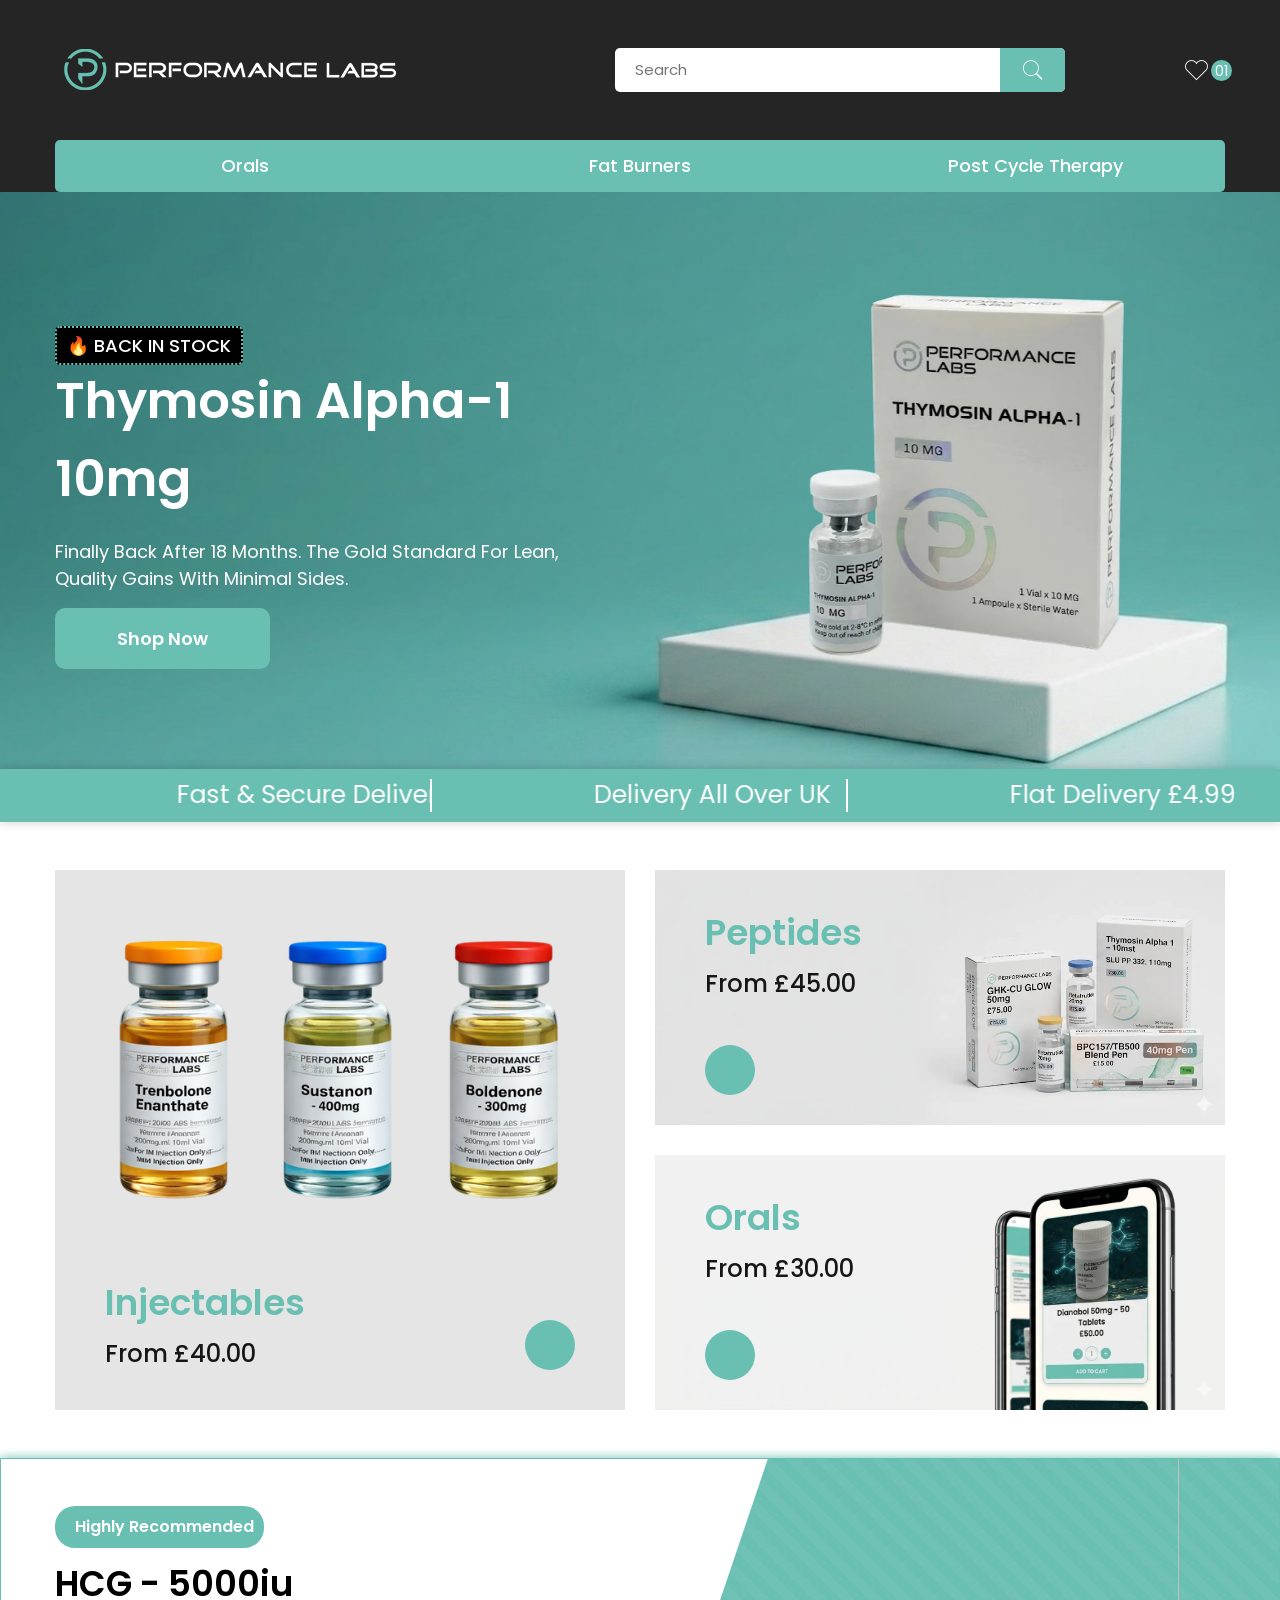
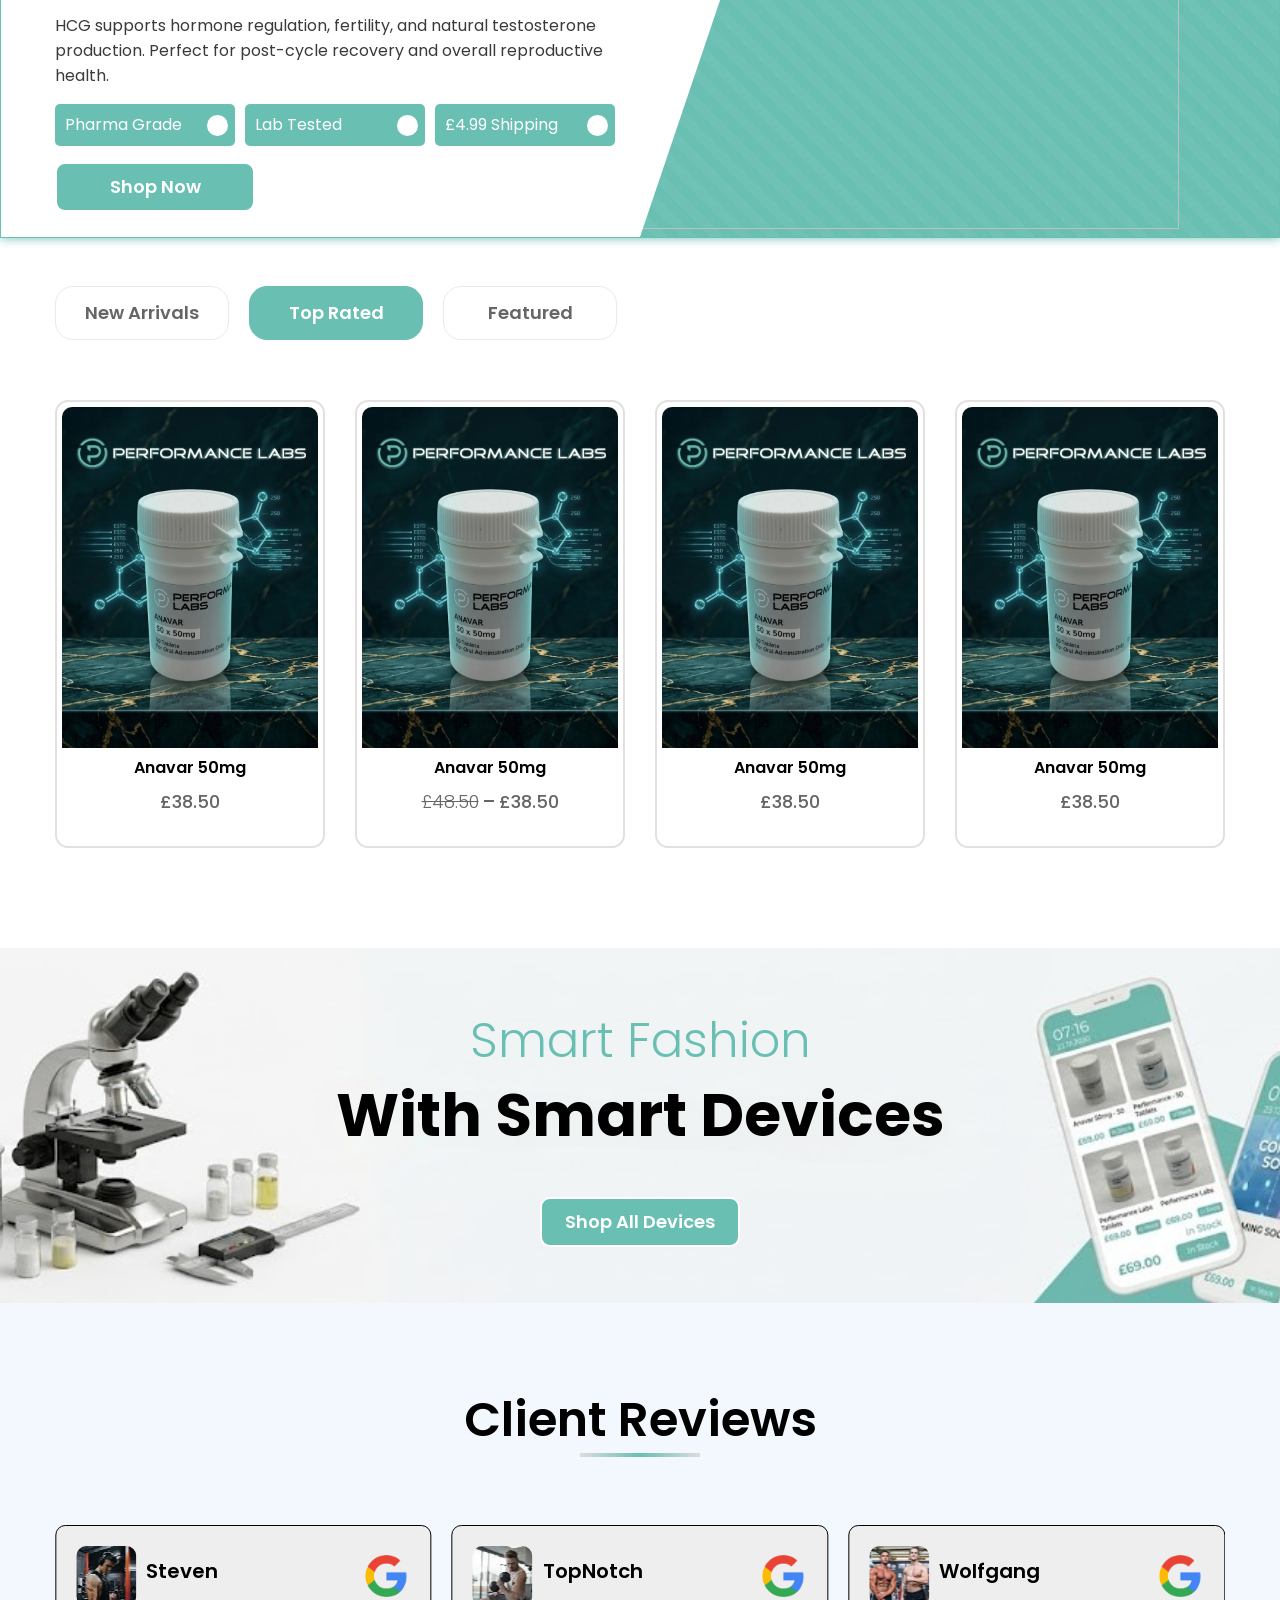
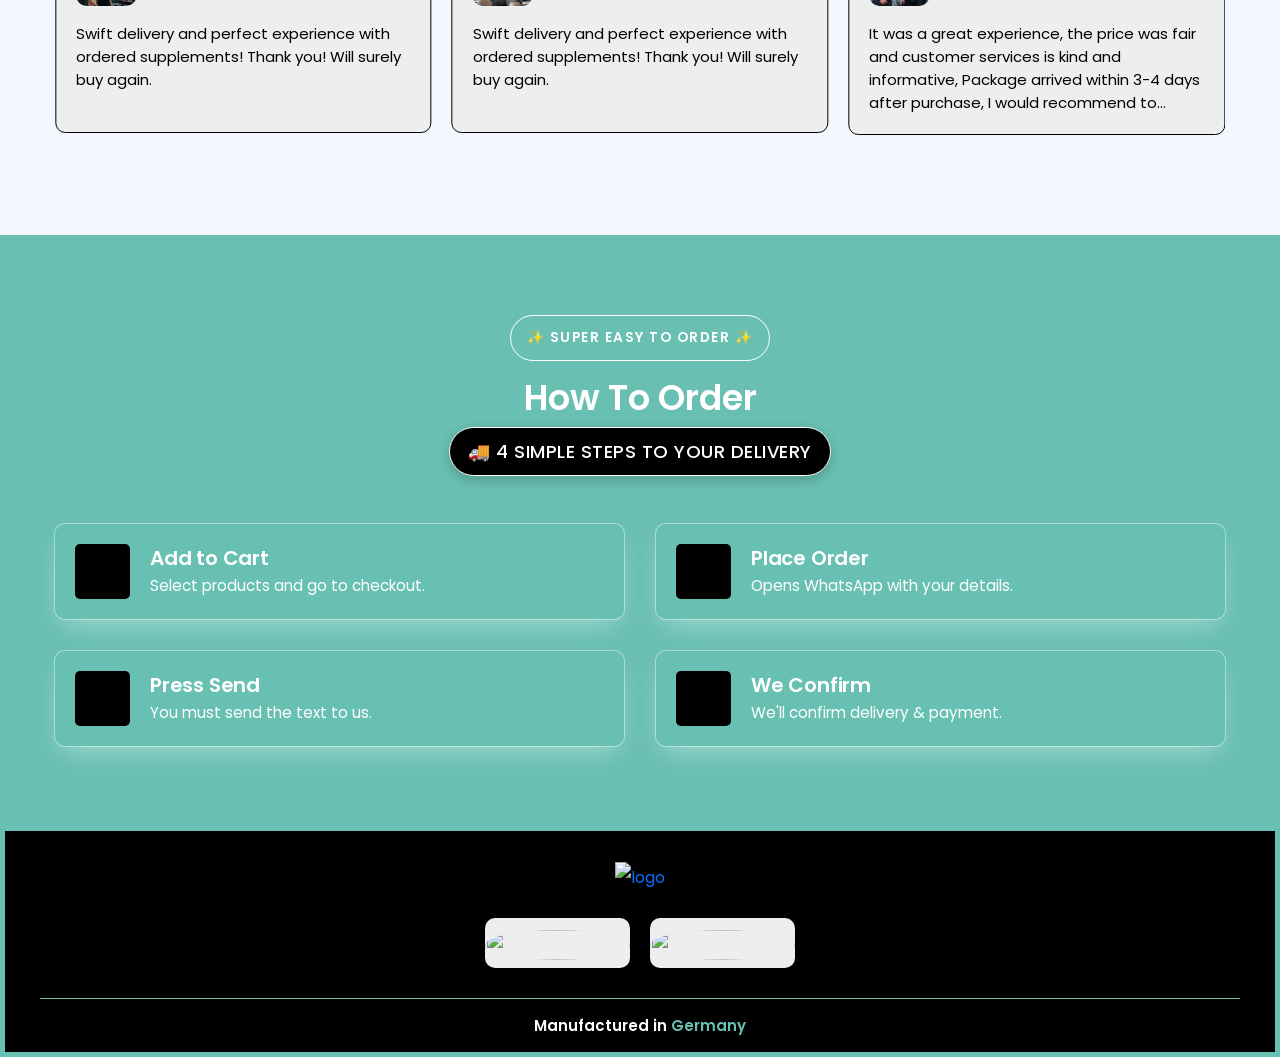
==== commit 8572ea3d: "changes done all" ====
--- a/index.html
+++ b/index.html
@@ -158,7 +158,8 @@
                                 </a>
                                 <!-- Single Wedge End -->
                                 <a href="#offcanvas-cart" class="header-action-btn header-action-btn-cart offcanvas-toggle pr-0">
-                                    <i class="fa-solid fa-bag-shopping"></i>
+                                    <!-- <i class="fa-solid fa-bag-shopping"></i> -->
+                                     Add to Cart
                                     <span class="header-action-num">01</span>
                                     <!-- <span class="cart-amount">€30.00</span> -->
                                 </a>
@@ -542,7 +543,7 @@
                                             </div>
                                             <div class="content">
                                                 <!-- <span class="category"><a href="#">Accessories</a></span> -->
-                                                <h5 class="title"><a href="#">Modern Smart Phone
+                                                <h5 class="title"><a href="#">Anavar 50mg
                                                     </a>
                                                 </h5>
                                                 <span class="price">
@@ -551,12 +552,21 @@
                                             </div>
                                             <div class="actions">
                                                 <div class="btn-quantity d-flex gap-lg-2 gap-md-2 gap-2 align-items-center">
-													<button type="button" class="sub custom-btn" data-proid="82"><i class="fa-solid fa-minus"></i></button>
-													<input type="text" class="quantityfield quantity-82" value="1">
-													<button type="button" class="add custom-btn" data-proid="82"><i class="fa-solid fa-plus"></i></button>
-												</div>
+        <button type="button" class="sub custom-btn">
+            <i class="fa-solid fa-minus"></i>
+        </button>
+
+        <input type="text" class="quantityfield" value="1">
+
+        <button type="button" class="add custom-btn">
+            <i class="fa-solid fa-plus"></i>
+        </button>
+    </div>
                                                 <button title="Add To Cart" class="action add-to-cart" data-bs-toggle="modal" data-bs-target="#exampleModal-Cart">
-                                                <i class="fa-solid fa-bag-shopping"></i></button>
+                                                    Add to Cart
+                                                </button>
+                                                <!-- <i class="fa-solid fa-bag-shopping"></i></bu
+                                                 Add to Carttton> -->
                                                 <!-- <button class="action wishlist" title="Wishlist" data-bs-toggle="modal" data-bs-target="#exampleModal-Wishlist"><i
                                                         class="pe-7s-like"></i></button>
                                                 <button class="action quickview" data-link-action="quickview" title="Quick view" data-bs-toggle="modal" data-bs-target="#exampleModal"><i class="pe-7s-look"></i></button>
@@ -576,7 +586,7 @@
                                             </div>
                                             <div class="content">
                                                 <!-- <span class="category"><a href="#">Accessories</a></span> -->
-                                                <h5 class="title"><a href="#">Bluetooth Headphone
+                                                <h5 class="title"><a href="#">Anavar 50mg
                                                     </a>
                                                 </h5>
                                                 <span class="price">
@@ -586,12 +596,19 @@
                                             </div>
                                             <div class="actions">
                                                 <div class="btn-quantity d-flex gap-lg-2 gap-md-2 gap-2 align-items-center">
-													<button type="button" class="sub custom-btn" data-proid="82"><i class="fa-solid fa-minus"></i></button>
-													<input type="text" class="quantityfield quantity-82" value="1">
-													<button type="button" class="add custom-btn" data-proid="82"><i class="fa-solid fa-plus"></i></button>
-												</div>
+        <button type="button" class="sub custom-btn">
+            <i class="fa-solid fa-minus"></i>
+        </button>
+
+        <input type="text" class="quantityfield" value="1">
+
+        <button type="button" class="add custom-btn">
+            <i class="fa-solid fa-plus"></i>
+        </button>
+    </div>
                                                 <button title="Add To Cart" class="action add-to-cart" data-bs-toggle="modal" data-bs-target="#exampleModal-Cart">
-                                                    <i class="fa-solid fa-bag-shopping"></i>
+                                                    <!-- <i class="fa-solid fa-bag-shopping"></i> -->
+                                                     Add to Cart
                                                 </button>
                                                 <!-- <button class="action wishlist" title="Wishlist" data-bs-toggle="modal" data-bs-target="#exampleModal-Wishlist"><i
                                                         class="pe-7s-like"></i></button>
@@ -612,7 +629,7 @@
                                             </div>
                                             <div class="content">
                                                 <!-- <span class="category"><a href="#">Accessories</a></span> -->
-                                                <h5 class="title"><a href="#">Smart Music Box
+                                                <h5 class="title"><a href="#">Anavar 50mg
                                                     </a>
                                                 </h5>
                                                 <span class="price">
@@ -621,12 +638,19 @@
                                             </div>
                                             <div class="actions">
                                                 <div class="btn-quantity d-flex gap-lg-2 gap-md-2 gap-2 align-items-center">
-													<button type="button" class="sub custom-btn" data-proid="82"><i class="fa-solid fa-minus"></i></button>
-													<input type="text" class="quantityfield quantity-82" value="1">
-													<button type="button" class="add custom-btn" data-proid="82"><i class="fa-solid fa-plus"></i></button>
-												</div>
+        <button type="button" class="sub custom-btn">
+            <i class="fa-solid fa-minus"></i>
+        </button>
+
+        <input type="text" class="quantityfield" value="1">
+
+        <button type="button" class="add custom-btn">
+            <i class="fa-solid fa-plus"></i>
+        </button>
+    </div>
                                                 <button title="Add To Cart" class="action add-to-cart" data-bs-toggle="modal" data-bs-target="#exampleModal-Cart">
-                                                    <i class="fa-solid fa-bag-shopping"></i>
+                                                    <!-- <i class="fa-solid fa-bag-shopping"></i> -->
+                                                     Add to Cart
                                                 </button>
                                                 <!-- <button class="action wishlist" title="Wishlist" data-bs-toggle="modal" data-bs-target="#exampleModal-Wishlist"><i
                                                         class="pe-7s-like"></i></button>
@@ -647,7 +671,7 @@
                                             </div>
                                             <div class="content">
                                                 <!-- <span class="category"><a href="#">Accessories</a></span> -->
-                                                <h5 class="title"><a href="#">Air Pods 25Hjkl Black
+                                                <h5 class="title"><a href="#">Anavar 50mg
                                                     </a>
                                                 </h5>
                                                 <span class="price">
@@ -656,159 +680,19 @@
                                             </div>
                                             <div class="actions">
                                                 <div class="btn-quantity d-flex gap-lg-2 gap-md-2 gap-2 align-items-center">
-													<button type="button" class="sub custom-btn" data-proid="82"><i class="fa-solid fa-minus"></i></button>
-													<input type="text" class="quantityfield quantity-82" value="1">
-													<button type="button" class="add custom-btn" data-proid="82"><i class="fa-solid fa-plus"></i></button>
-												</div>
+        <button type="button" class="sub custom-btn">
+            <i class="fa-solid fa-minus"></i>
+        </button>
+
+        <input type="text" class="quantityfield" value="1">
+
+        <button type="button" class="add custom-btn">
+            <i class="fa-solid fa-plus"></i>
+        </button>
+    </div>
                                                 <button title="Add To Cart" class="action add-to-cart" data-bs-toggle="modal" data-bs-target="#exampleModal-Cart">
-                                                    <i class="fa-solid fa-bag-shopping"></i>
-                                                </button>
-                                                <!-- <button class="action wishlist" title="Wishlist" data-bs-toggle="modal" data-bs-target="#exampleModal-Wishlist"><i
-                                                        class="pe-7s-like"></i></button>
-                                                <button class="action quickview" data-link-action="quickview" title="Quick view" data-bs-toggle="modal" data-bs-target="#exampleModal"><i class="pe-7s-look"></i></button>
-                                                <button class="action compare" title="Compare" data-bs-toggle="modal" data-bs-target="#exampleModal-Compare"><i
-                                                        class="pe-7s-refresh-2"></i></button> -->
-                                            </div>
-                                        </div>
-                                    </div>
-                                    <div class="col-lg-4 col-xl-3 col-md-6 col-sm-6 col-xs-6 mb-30px">
-                                        <!-- Single Prodect -->
-                                        <div class="product">
-                                            <span class="badges">
-                                            </span>
-                                            <div class="thumb">
-                                                <a href="#" class="image">
-                                                    <img src="assets/images/product/01.webp" alt="Product" />
-                                                    <img class="hover-image" src="assets/images/product/01.webp" alt="Product" />
-                                                </a>
-                                            </div>
-                                            <div class="content">
-                                                <!-- <span class="category"><a href="#">Accessories</a></span> -->
-                                                <h5 class="title"><a href="#">Smart Hand Watch
-                                                    </a>
-                                                </h5>
-                                                <span class="price">
-                                                    <span class="new">£38.50</span>
-                                                </span>
-                                            </div>
-                                            <div class="actions">
-                                                <div class="btn-quantity d-flex gap-lg-2 gap-md-2 gap-2 align-items-center">
-													<button type="button" class="sub custom-btn" data-proid="82"><i class="fa-solid fa-minus"></i></button>
-													<input type="text" class="quantityfield quantity-82" value="1">
-													<button type="button" class="add custom-btn" data-proid="82"><i class="fa-solid fa-plus"></i></button>
-												</div>
-                                                <button title="Add To Cart" class="action add-to-cart" data-bs-toggle="modal" data-bs-target="#exampleModal-Cart">
-                                                    <i class="fa-solid fa-bag-shopping"></i>
-                                                </button>
-                                                <!-- <button class="action wishlist" title="Wishlist" data-bs-toggle="modal" data-bs-target="#exampleModal-Wishlist"><i
-                                                        class="pe-7s-like"></i></button>
-                                                <button class="action quickview" data-link-action="quickview" title="Quick view" data-bs-toggle="modal" data-bs-target="#exampleModal"><i class="pe-7s-look"></i></button>
-                                                <button class="action compare" title="Compare" data-bs-toggle="modal" data-bs-target="#exampleModal-Compare"><i
-                                                        class="pe-7s-refresh-2"></i></button> -->
-                                            </div>
-                                        </div>
-                                    </div>
-                                    <div class="col-lg-4 col-xl-3 col-md-6 col-sm-6 col-xs-6 mb-30px">
-                                        <!-- Single Prodect -->
-                                        <div class="product">
-                                            <div class="thumb">
-                                                <a href="#" class="image">
-                                                    <img src="assets/images/product/01.webp" alt="Product" />
-                                                    <img class="hover-image" src="assets/images/product/01.webp" alt="Product" />
-                                                </a>
-                                            </div>
-                                            <div class="content">
-                                                <!-- <span class="category"><a href="#">Accessories</a></span> -->
-                                                <h5 class="title"><a href="#">Smart Table Camera
-                                                    </a>
-                                                </h5>
-                                                <span class="price">
-                                                    <span class="old">£138.50</span>
-                                                <span class="new">£112.50</span>
-                                                </span>
-                                            </div>
-                                            <div class="actions">
-                                                <div class="btn-quantity d-flex gap-lg-2 gap-md-2 gap-2 align-items-center">
-													<button type="button" class="sub custom-btn" data-proid="82"><i class="fa-solid fa-minus"></i></button>
-													<input type="text" class="quantityfield quantity-82" value="1">
-													<button type="button" class="add custom-btn" data-proid="82"><i class="fa-solid fa-plus"></i></button>
-												</div>
-                                                <button title="Add To Cart" class="action add-to-cart" data-bs-toggle="modal" data-bs-target="#exampleModal-Cart">
-                                                    <i class="fa-solid fa-bag-shopping"></i>
-                                                </button>
-                                                <!-- <button class="action wishlist" title="Wishlist" data-bs-toggle="modal" data-bs-target="#exampleModal-Wishlist"><i
-                                                        class="pe-7s-like"></i></button>
-                                                <button class="action quickview" data-link-action="quickview" title="Quick view" data-bs-toggle="modal" data-bs-target="#exampleModal"><i class="pe-7s-look"></i></button>
-                                                <button class="action compare" title="Compare" data-bs-toggle="modal" data-bs-target="#exampleModal-Compare"><i
-                                                        class="pe-7s-refresh-2"></i></button> -->
-                                            </div>
-                                        </div>
-                                    </div>
-                                    <div class="col-lg-4 col-xl-3 col-md-6 col-sm-6 col-xs-6 mb-30px">
-                                        <!-- Single Prodect -->
-                                        <div class="product">
-                                            <div class="thumb">
-                                                <a href="#" class="image">
-                                                    <img src="assets/images/product/01.webp" alt="Product" />
-                                                    <img class="hover-image" src="assets/images/product/01.webp" alt="Product" />
-                                                </a>
-                                            </div>
-                                            <div class="content">
-                                                <!-- <span class="category"><a href="#">Accessories</a></span> -->
-                                                <h5 class="title"><a href="#">Round Pocket Router
-                                                    </a>
-                                                </h5>
-                                                <span class="price">
-                                                    <span class="new">£38.50</span>
-                                                </span>
-                                            </div>
-                                            <div class="actions">
-                                                <div class="btn-quantity d-flex gap-lg-2 gap-md-2 gap-2 align-items-center">
-													<button type="button" class="sub custom-btn" data-proid="82"><i class="fa-solid fa-minus"></i></button>
-													<input type="text" class="quantityfield quantity-82" value="1">
-													<button type="button" class="add custom-btn" data-proid="82"><i class="fa-solid fa-plus"></i></button>
-												</div>
-                                                <button title="Add To Cart" class="action add-to-cart" data-bs-toggle="modal" data-bs-target="#exampleModal-Cart">
-                                                    <i class="fa-solid fa-bag-shopping"></i>
-                                                </button>
-                                                <!-- <button class="action wishlist" title="Wishlist" data-bs-toggle="modal" data-bs-target="#exampleModal-Wishlist"><i
-                                                        class="pe-7s-like"></i></button>
-                                                <button class="action quickview" data-link-action="quickview" title="Quick view" data-bs-toggle="modal" data-bs-target="#exampleModal"><i class="pe-7s-look"></i></button>
-                                                <button class="action compare" title="Compare" data-bs-toggle="modal" data-bs-target="#exampleModal-Compare"><i
-                                                        class="pe-7s-refresh-2"></i></button> -->
-                                            </div>
-                                        </div>
-                                    </div>
-                                    <div class="col-lg-4 col-xl-3 col-md-6 col-sm-6 col-xs-6 mb-30px">
-                                        <!-- Single Prodect -->
-                                        <div class="product">
-                                            <span class="badges">
-                                                <span class="sale">-5%</span>
-                                            </span>
-                                            <div class="thumb">
-                                                <a href="#" class="image">
-                                                    <img src="assets/images/product/01.webp" alt="Product" />
-                                                    <img class="hover-image" src="assets/images/product/01.webp" alt="Product" />
-                                                </a>
-                                            </div>
-                                            <div class="content">
-                                                <!-- <span class="category"><a href="#">Accessories</a></span> -->
-                                                <h5 class="title"><a href="#">Power Bank 10000Mhp
-                                                    </a>
-                                                </h5>
-                                                <span class="price">
-                                                    <span class="old">£260.00</span>
-                                                <span class="new">£238.50</span>
-                                                </span>
-                                            </div>
-                                            <div class="actions">
-                                                <div class="btn-quantity d-flex gap-lg-2 gap-md-2 gap-2 align-items-center">
-													<button type="button" class="sub custom-btn" data-proid="82"><i class="fa-solid fa-minus"></i></button>
-													<input type="text" class="quantityfield quantity-82" value="1">
-													<button type="button" class="add custom-btn" data-proid="82"><i class="fa-solid fa-plus"></i></button>
-												</div>
-                                                <button title="Add To Cart" class="action add-to-cart" data-bs-toggle="modal" data-bs-target="#exampleModal-Cart">
-                                                    <i class="fa-solid fa-bag-shopping"></i>
+                                                    <!-- <i class="fa-solid fa-bag-shopping"></i> -->
+                                                     Add to Cart
                                                 </button>
                                                 <!-- <button class="action wishlist" title="Wishlist" data-bs-toggle="modal" data-bs-target="#exampleModal-Wishlist"><i
                                                         class="pe-7s-like"></i></button>
@@ -835,7 +719,7 @@
                                             </div>
                                             <div class="content">
                                                 <!-- <span class="category"><a href="#">Accessories</a></span> -->
-                                                <h5 class="title"><a href="#">Modern Smart Phone
+                                                <h5 class="title"><a href="#">Anavar 50mg
                                                     </a>
                                                 </h5>
                                                 <span class="price">
@@ -844,12 +728,19 @@
                                             </div>
                                             <div class="actions">
                                                 <div class="btn-quantity d-flex gap-lg-2 gap-md-2 gap-2 align-items-center">
-													<button type="button" class="sub custom-btn" data-proid="82"><i class="fa-solid fa-minus"></i></button>
-													<input type="text" class="quantityfield quantity-82" value="1">
-													<button type="button" class="add custom-btn" data-proid="82"><i class="fa-solid fa-plus"></i></button>
-												</div>
+        <button type="button" class="sub custom-btn">
+            <i class="fa-solid fa-minus"></i>
+        </button>
+
+        <input type="text" class="quantityfield" value="1">
+
+        <button type="button" class="add custom-btn">
+            <i class="fa-solid fa-plus"></i>
+        </button>
+    </div>
                                                 <button title="Add To Cart" class="action add-to-cart" data-bs-toggle="modal" data-bs-target="#exampleModal-Cart">
-                                                    <i class="fa-solid fa-bag-shopping"></i>
+                                                    <!-- <i class="fa-solid fa-bag-shopping"></i> -->
+                                                     Add to Cart
                                                 </button>
                                                 <!-- <button class="action wishlist" title="Wishlist" data-bs-toggle="modal" data-bs-target="#exampleModal-Wishlist"><i
                                                         class="pe-7s-like"></i></button>
@@ -870,7 +761,7 @@
                                             </div>
                                             <div class="content">
                                                 <!-- <span class="category"><a href="#">Accessories</a></span> -->
-                                                <h5 class="title"><a href="#">Bluetooth Headphone
+                                                <h5 class="title"><a href="#">Anavar 50mg
                                                     </a>
                                                 </h5>
                                                 <span class="price">
@@ -880,12 +771,19 @@
                                             </div>
                                             <div class="actions">
                                                 <div class="btn-quantity d-flex gap-lg-2 gap-md-2 gap-2 align-items-center">
-													<button type="button" class="sub custom-btn" data-proid="82"><i class="fa-solid fa-minus"></i></button>
-													<input type="text" class="quantityfield quantity-82" value="1">
-													<button type="button" class="add custom-btn" data-proid="82"><i class="fa-solid fa-plus"></i></button>
-												</div>
+        <button type="button" class="sub custom-btn">
+            <i class="fa-solid fa-minus"></i>
+        </button>
+
+        <input type="text" class="quantityfield" value="1">
+
+        <button type="button" class="add custom-btn">
+            <i class="fa-solid fa-plus"></i>
+        </button>
+    </div>
                                                 <button title="Add To Cart" class="action add-to-cart" data-bs-toggle="modal" data-bs-target="#exampleModal-Cart">
-                                                    <i class="fa-solid fa-bag-shopping"></i>
+                                                    <!-- <i class="fa-solid fa-bag-shopping"></i> -->
+                                                     Add to Cart
                                                 </button>
                                                 <!-- <button class="action wishlist" title="Wishlist" data-bs-toggle="modal" data-bs-target="#exampleModal-Wishlist"><i
                                                         class="pe-7s-like"></i></button>
@@ -906,7 +804,7 @@
                                             </div>
                                             <div class="content">
                                                 <!-- <span class="category"><a href="#">Accessories</a></span> -->
-                                                <h5 class="title"><a href="#">Smart Music Box
+                                                <h5 class="title"><a href="#">Anavar 50mg
                                                     </a>
                                                 </h5>
                                                 <span class="price">
@@ -915,12 +813,19 @@
                                             </div>
                                             <div class="actions">
                                                 <div class="btn-quantity d-flex gap-lg-2 gap-md-2 gap-2 align-items-center">
-													<button type="button" class="sub custom-btn" data-proid="82"><i class="fa-solid fa-minus"></i></button>
-													<input type="text" class="quantityfield quantity-82" value="1">
-													<button type="button" class="add custom-btn" data-proid="82"><i class="fa-solid fa-plus"></i></button>
-												</div>
+        <button type="button" class="sub custom-btn">
+            <i class="fa-solid fa-minus"></i>
+        </button>
+
+        <input type="text" class="quantityfield" value="1">
+
+        <button type="button" class="add custom-btn">
+            <i class="fa-solid fa-plus"></i>
+        </button>
+    </div>
                                                 <button title="Add To Cart" class="action add-to-cart" data-bs-toggle="modal" data-bs-target="#exampleModal-Cart">
-                                                    <i class="fa-solid fa-bag-shopping"></i>
+                                                    <!-- <i class="fa-solid fa-bag-shopping"></i> -->
+                                                     Add to Cart
                                                 </button>
                                                 <!-- <button class="action wishlist" title="Wishlist" data-bs-toggle="modal" data-bs-target="#exampleModal-Wishlist"><i
                                                         class="pe-7s-like"></i></button>
@@ -941,7 +846,7 @@
                                             </div>
                                             <div class="content">
                                                 <!-- <span class="category"><a href="#">Accessories</a></span> -->
-                                                <h5 class="title"><a href="#">Air Pods 25Hjkl Black
+                                                <h5 class="title"><a href="#">Anavar 50mg
                                                     </a>
                                                 </h5>
                                                 <span class="price">
@@ -950,12 +855,19 @@
                                             </div>
                                             <div class="actions">
                                                 <div class="btn-quantity d-flex gap-lg-2 gap-md-2 gap-2 align-items-center">
-													<button type="button" class="sub custom-btn" data-proid="82"><i class="fa-solid fa-minus"></i></button>
-													<input type="text" class="quantityfield quantity-82" value="1">
-													<button type="button" class="add custom-btn" data-proid="82"><i class="fa-solid fa-plus"></i></button>
-												</div>
+        <button type="button" class="sub custom-btn">
+            <i class="fa-solid fa-minus"></i>
+        </button>
+
+        <input type="text" class="quantityfield" value="1">
+
+        <button type="button" class="add custom-btn">
+            <i class="fa-solid fa-plus"></i>
+        </button>
+    </div>
                                                 <button title="Add To Cart" class="action add-to-cart" data-bs-toggle="modal" data-bs-target="#exampleModal-Cart">
-                                                    <i class="fa-solid fa-bag-shopping"></i>
+                                                    <!-- <i class="fa-solid fa-bag-shopping"></i> -->
+                                                     Add to Cart
                                                 </button>
                                                 <!-- <button class="action wishlist" title="Wishlist" data-bs-toggle="modal" data-bs-target="#exampleModal-Wishlist"><i
                                                         class="pe-7s-like"></i></button>
@@ -978,7 +890,7 @@
                                             </div>
                                             <div class="content">
                                                 <!-- <span class="category"><a href="#">Accessories</a></span> -->
-                                                <h5 class="title"><a href="#">Smart Hand Watch
+                                                <h5 class="title"><a href="#">Anavar 50mg
                                                     </a>
                                                 </h5>
                                                 <span class="price">
@@ -987,122 +899,19 @@
                                             </div>
                                             <div class="actions">
                                                 <div class="btn-quantity d-flex gap-lg-2 gap-md-2 gap-2 align-items-center">
-													<button type="button" class="sub custom-btn" data-proid="82"><i class="fa-solid fa-minus"></i></button>
-													<input type="text" class="quantityfield quantity-82" value="1">
-													<button type="button" class="add custom-btn" data-proid="82"><i class="fa-solid fa-plus"></i></button>
-												</div>
+        <button type="button" class="sub custom-btn">
+            <i class="fa-solid fa-minus"></i>
+        </button>
+
+        <input type="text" class="quantityfield" value="1">
+
+        <button type="button" class="add custom-btn">
+            <i class="fa-solid fa-plus"></i>
+        </button>
+    </div>
                                                 <button title="Add To Cart" class="action add-to-cart" data-bs-toggle="modal" data-bs-target="#exampleModal-Cart">
-                                                    <i class="fa-solid fa-bag-shopping"></i>
-                                                </button>
-                                                <!-- <button class="action wishlist" title="Wishlist" data-bs-toggle="modal" data-bs-target="#exampleModal-Wishlist"><i
-                                                        class="pe-7s-like"></i></button>
-                                                <button class="action quickview" data-link-action="quickview" title="Quick view" data-bs-toggle="modal" data-bs-target="#exampleModal"><i class="pe-7s-look"></i></button>
-                                                <button class="action compare" title="Compare" data-bs-toggle="modal" data-bs-target="#exampleModal-Compare"><i
-                                                        class="pe-7s-refresh-2"></i></button> -->
-                                            </div>
-                                        </div>
-                                    </div>
-                                    <div class="col-lg-4 col-xl-3 col-md-6 col-sm-6 col-xs-6 mb-30px">
-                                        <!-- Single Prodect -->
-                                        <div class="product">
-                                            <div class="thumb">
-                                                <a href="#" class="image">
-                                                    <img src="assets/images/product/01.webp" alt="Product" />
-                                                    <img class="hover-image" src="assets/images/product/01.webp" alt="Product" />
-                                                </a>
-                                            </div>
-                                            <div class="content">
-                                                <!-- <span class="category"><a href="#">Accessories</a></span> -->
-                                                <h5 class="title"><a href="#">Smart Table Camera
-                                                    </a>
-                                                </h5>
-                                                <span class="price">
-                                                    <span class="old">£138.50</span>
-                                                <span class="new">£112.50</span>
-                                                </span>
-                                            </div>
-                                            <div class="actions">
-                                                <div class="btn-quantity d-flex gap-lg-2 gap-md-2 gap-2 align-items-center">
-													<button type="button" class="sub custom-btn" data-proid="82"><i class="fa-solid fa-minus"></i></button>
-													<input type="text" class="quantityfield quantity-82" value="1">
-													<button type="button" class="add custom-btn" data-proid="82"><i class="fa-solid fa-plus"></i></button>
-												</div>
-                                                <button title="Add To Cart" class="action add-to-cart" data-bs-toggle="modal" data-bs-target="#exampleModal-Cart">
-                                                    <i class="fa-solid fa-bag-shopping"></i>
-                                                </button>
-                                                <!-- <button class="action wishlist" title="Wishlist" data-bs-toggle="modal" data-bs-target="#exampleModal-Wishlist"><i
-                                                        class="pe-7s-like"></i></button>
-                                                <button class="action quickview" data-link-action="quickview" title="Quick view" data-bs-toggle="modal" data-bs-target="#exampleModal"><i class="pe-7s-look"></i></button>
-                                                <button class="action compare" title="Compare" data-bs-toggle="modal" data-bs-target="#exampleModal-Compare"><i
-                                                        class="pe-7s-refresh-2"></i></button> -->
-                                            </div>
-                                        </div>
-                                    </div>
-                                    <div class="col-lg-4 col-xl-3 col-md-6 col-sm-6 col-xs-6 mb-30px">
-                                        <!-- Single Prodect -->
-                                        <div class="product">
-                                            <div class="thumb">
-                                                <a href="#" class="image">
-                                                    <img src="assets/images/product/01.webp" alt="Product" />
-                                                    <img class="hover-image" src="assets/images/product/01.webp" alt="Product" />
-                                                </a>
-                                            </div>
-                                            <div class="content">
-                                                <!-- <span class="category"><a href="#">Accessories</a></span> -->
-                                                <h5 class="title"><a href="#">Round Pocket Router
-                                                    </a>
-                                                </h5>
-                                                <span class="price">
-                                                    <span class="new">£38.50</span>
-                                                </span>
-                                            </div>
-                                            <div class="actions">
-                                                <div class="btn-quantity d-flex gap-lg-2 gap-md-2 gap-2 align-items-center">
-													<button type="button" class="sub custom-btn" data-proid="82"><i class="fa-solid fa-minus"></i></button>
-													<input type="text" class="quantityfield quantity-82" value="1">
-													<button type="button" class="add custom-btn" data-proid="82"><i class="fa-solid fa-plus"></i></button>
-												</div>
-                                                <button title="Add To Cart" class="action add-to-cart" data-bs-toggle="modal" data-bs-target="#exampleModal-Cart">
-                                                    <i class="fa-solid fa-bag-shopping"></i>
-                                                </button>
-                                                <!-- <button class="action wishlist" title="Wishlist" data-bs-toggle="modal" data-bs-target="#exampleModal-Wishlist"><i
-                                                        class="pe-7s-like"></i></button>
-                                                <button class="action quickview" data-link-action="quickview" title="Quick view" data-bs-toggle="modal" data-bs-target="#exampleModal"><i class="pe-7s-look"></i></button>
-                                                <button class="action compare" title="Compare" data-bs-toggle="modal" data-bs-target="#exampleModal-Compare"><i
-                                                        class="pe-7s-refresh-2"></i></button> -->
-                                            </div>
-                                        </div>
-                                    </div>
-                                    <div class="col-lg-4 col-xl-3 col-md-6 col-sm-6 col-xs-6 mb-30px">
-                                        <!-- Single Prodect -->
-                                        <div class="product">
-                                            <span class="badges">
-                                                <span class="sale">-5%</span>
-                                            </span>
-                                            <div class="thumb">
-                                                <a href="#" class="image">
-                                                    <img src="assets/images/product/01.webp" alt="Product" />
-                                                    <img class="hover-image" src="assets/images/product/01.webp" alt="Product" />
-                                                </a>
-                                            </div>
-                                            <div class="content">
-                                                <!-- <span class="category"><a href="#">Accessories</a></span> -->
-                                                <h5 class="title"><a href="#">Power Bank 10000Mhp
-                                                    </a>
-                                                </h5>
-                                                <span class="price">
-                                                    <span class="old">£260.00</span>
-                                                <span class="new">£238.50</span>
-                                                </span>
-                                            </div>
-                                            <div class="actions">
-                                                <div class="btn-quantity d-flex gap-lg-2 gap-md-2 gap-2 align-items-center">
-													<button type="button" class="sub custom-btn" data-proid="82"><i class="fa-solid fa-minus"></i></button>
-													<input type="text" class="quantityfield quantity-82" value="1">
-													<button type="button" class="add custom-btn" data-proid="82"><i class="fa-solid fa-plus"></i></button>
-												</div>
-                                                <button title="Add To Cart" class="action add-to-cart" data-bs-toggle="modal" data-bs-target="#exampleModal-Cart">
-                                                    <i class="fa-solid fa-bag-shopping"></i>
+                                                    <!-- <i class="fa-solid fa-bag-shopping"></i> -->
+                                                     Add to Cart
                                                 </button>
                                                 <!-- <button class="action wishlist" title="Wishlist" data-bs-toggle="modal" data-bs-target="#exampleModal-Wishlist"><i
                                                         class="pe-7s-like"></i></button>
@@ -1129,7 +938,7 @@
                                             </div>
                                             <div class="content">
                                                 <!-- <span class="category"><a href="#">Accessories</a></span> -->
-                                                <h5 class="title"><a href="#">Modern Smart Phone
+                                                <h5 class="title"><a href="#">Anavar 50mg
                                                     </a>
                                                 </h5>
                                                 <span class="price">
@@ -1138,12 +947,19 @@
                                             </div>
                                             <div class="actions">
                                                 <div class="btn-quantity d-flex gap-lg-2 gap-md-2 gap-2 align-items-center">
-													<button type="button" class="sub custom-btn" data-proid="82"><i class="fa-solid fa-minus"></i></button>
-													<input type="text" class="quantityfield quantity-82" value="1">
-													<button type="button" class="add custom-btn" data-proid="82"><i class="fa-solid fa-plus"></i></button>
-												</div>
+        <button type="button" class="sub custom-btn">
+            <i class="fa-solid fa-minus"></i>
+        </button>
+
+        <input type="text" class="quantityfield" value="1">
+
+        <button type="button" class="add custom-btn">
+            <i class="fa-solid fa-plus"></i>
+        </button>
+    </div>
                                                 <button title="Add To Cart" class="action add-to-cart" data-bs-toggle="modal" data-bs-target="#exampleModal-Cart">
-                                                    <i class="fa-solid fa-bag-shopping"></i>
+                                                    <!-- <i class="fa-solid fa-bag-shopping"></i> -->
+                                                     Add to Cart
                                                 </button>
                                                 <!-- <button class="action wishlist" title="Wishlist" data-bs-toggle="modal" data-bs-target="#exampleModal-Wishlist"><i
                                                         class="pe-7s-like"></i></button>
@@ -1164,7 +980,7 @@
                                             </div>
                                             <div class="content">
                                                 <!-- <span class="category"><a href="#">Accessories</a></span> -->
-                                                <h5 class="title"><a href="#">Bluetooth Headphone
+                                                <h5 class="title"><a href="#">Anavar 50mg
                                                     </a>
                                                 </h5>
                                                 <span class="price">
@@ -1174,12 +990,19 @@
                                             </div>
                                             <div class="actions">
                                                 <div class="btn-quantity d-flex gap-lg-2 gap-md-2 gap-2 align-items-center">
-													<button type="button" class="sub custom-btn" data-proid="82"><i class="fa-solid fa-minus"></i></button>
-													<input type="text" class="quantityfield quantity-82" value="1">
-													<button type="button" class="add custom-btn" data-proid="82"><i class="fa-solid fa-plus"></i></button>
-												</div>
+        <button type="button" class="sub custom-btn">
+            <i class="fa-solid fa-minus"></i>
+        </button>
+
+        <input type="text" class="quantityfield" value="1">
+
+        <button type="button" class="add custom-btn">
+            <i class="fa-solid fa-plus"></i>
+        </button>
+    </div>
                                                 <button title="Add To Cart" class="action add-to-cart" data-bs-toggle="modal" data-bs-target="#exampleModal-Cart">
-                                                    <i class="fa-solid fa-bag-shopping"></i>
+                                                    <!-- <i class="fa-solid fa-bag-shopping"></i> -->
+                                                     Add to Cart
                                                 </button>
                                                 <!-- <button class="action wishlist" title="Wishlist" data-bs-toggle="modal" data-bs-target="#exampleModal-Wishlist"><i
                                                         class="pe-7s-like"></i></button>
@@ -1200,7 +1023,7 @@
                                             </div>
                                             <div class="content">
                                                 <!-- <span class="category"><a href="#">Accessories</a></span> -->
-                                                <h5 class="title"><a href="#">Smart Music Box
+                                                <h5 class="title"><a href="#">Anavar 50mg
                                                     </a>
                                                 </h5>
                                                 <span class="price">
@@ -1209,12 +1032,19 @@
                                             </div>
                                             <div class="actions">
                                                 <div class="btn-quantity d-flex gap-lg-2 gap-md-2 gap-2 align-items-center">
-													<button type="button" class="sub custom-btn" data-proid="82"><i class="fa-solid fa-minus"></i></button>
-													<input type="text" class="quantityfield quantity-82" value="1">
-													<button type="button" class="add custom-btn" data-proid="82"><i class="fa-solid fa-plus"></i></button>
-												</div>
+        <button type="button" class="sub custom-btn">
+            <i class="fa-solid fa-minus"></i>
+        </button>
+
+        <input type="text" class="quantityfield" value="1">
+
+        <button type="button" class="add custom-btn">
+            <i class="fa-solid fa-plus"></i>
+        </button>
+    </div>
                                                 <button title="Add To Cart" class="action add-to-cart" data-bs-toggle="modal" data-bs-target="#exampleModal-Cart">
-                                                    <i class="fa-solid fa-bag-shopping"></i>
+                                                    <!-- <i class="fa-solid fa-bag-shopping"></i> -->
+                                                     Add to Cart
                                                 </button>
                                                 <!-- <button class="action wishlist" title="Wishlist" data-bs-toggle="modal" data-bs-target="#exampleModal-Wishlist"><i
                                                         class="pe-7s-like"></i></button>
@@ -1235,7 +1065,7 @@
                                             </div>
                                             <div class="content">
                                                 <!-- <span class="category"><a href="#">Accessories</a></span> -->
-                                                <h5 class="title"><a href="#">Air Pods 25Hjkl Black
+                                                <h5 class="title"><a href="#">Anavar 50mg
                                                     </a>
                                                 </h5>
                                                 <span class="price">
@@ -1244,12 +1074,19 @@
                                             </div>
                                             <div class="actions">
                                                 <div class="btn-quantity d-flex gap-lg-2 gap-md-2 gap-2 align-items-center">
-													<button type="button" class="sub custom-btn" data-proid="82"><i class="fa-solid fa-minus"></i></button>
-													<input type="text" class="quantityfield quantity-82" value="1">
-													<button type="button" class="add custom-btn" data-proid="82"><i class="fa-solid fa-plus"></i></button>
-												</div>
+        <button type="button" class="sub custom-btn">
+            <i class="fa-solid fa-minus"></i>
+        </button>
+
+        <input type="text" class="quantityfield" value="1">
+
+        <button type="button" class="add custom-btn">
+            <i class="fa-solid fa-plus"></i>
+        </button>
+    </div>
                                                 <button title="Add To Cart" class="action add-to-cart" data-bs-toggle="modal" data-bs-target="#exampleModal-Cart">
-                                                    <i class="fa-solid fa-bag-shopping"></i>
+                                                    <!-- <i class="fa-solid fa-bag-shopping"></i> -->
+                                                     Add to Cart
                                                 </button>
                                                 <!-- <button class="action wishlist" title="Wishlist" data-bs-toggle="modal" data-bs-target="#exampleModal-Wishlist"><i
                                                         class="pe-7s-like"></i></button>
@@ -1272,7 +1109,7 @@
                                             </div>
                                             <div class="content">
                                                 <!-- <span class="category"><a href="#">Accessories</a></span> -->
-                                                <h5 class="title"><a href="#">Smart Hand Watch
+                                                <h5 class="title"><a href="#">Anavar 50mg
                                                     </a>
                                                 </h5>
                                                 <span class="price">
@@ -1281,12 +1118,19 @@
                                             </div>
                                             <div class="actions">
                                                 <div class="btn-quantity d-flex gap-lg-2 gap-md-2 gap-2 align-items-center">
-													<button type="button" class="sub custom-btn" data-proid="82"><i class="fa-solid fa-minus"></i></button>
-													<input type="text" class="quantityfield quantity-82" value="1">
-													<button type="button" class="add custom-btn" data-proid="82"><i class="fa-solid fa-plus"></i></button>
-												</div>
+        <button type="button" class="sub custom-btn">
+            <i class="fa-solid fa-minus"></i>
+        </button>
+
+        <input type="text" class="quantityfield" value="1">
+
+        <button type="button" class="add custom-btn">
+            <i class="fa-solid fa-plus"></i>
+        </button>
+    </div>
                                                 <button title="Add To Cart" class="action add-to-cart" data-bs-toggle="modal" data-bs-target="#exampleModal-Cart">
-                                                    <i class="fa-solid fa-bag-shopping"></i>
+                                                    <!-- <i class="fa-solid fa-bag-shopping"></i> -->
+                                                     Add to Cart
                                                 </button>
                                                 <!-- <button class="action wishlist" title="Wishlist" data-bs-toggle="modal" data-bs-target="#exampleModal-Wishlist"><i
                                                         class="pe-7s-like"></i></button>
@@ -1307,7 +1151,7 @@
                                             </div>
                                             <div class="content">
                                                 <!-- <span class="category"><a href="#">Accessories</a></span> -->
-                                                <h5 class="title"><a href="#">Smart Table Camera
+                                                <h5 class="title"><a href="#">Anavar 50mg
                                                     </a>
                                                 </h5>
                                                 <span class="price">
@@ -1317,12 +1161,19 @@
                                             </div>
                                             <div class="actions">
                                                 <div class="btn-quantity d-flex gap-lg-2 gap-md-2 gap-2 align-items-center">
-													<button type="button" class="sub custom-btn" data-proid="82"><i class="fa-solid fa-minus"></i></button>
-													<input type="text" class="quantityfield quantity-82" value="1">
-													<button type="button" class="add custom-btn" data-proid="82"><i class="fa-solid fa-plus"></i></button>
-												</div>
+        <button type="button" class="sub custom-btn">
+            <i class="fa-solid fa-minus"></i>
+        </button>
+
+        <input type="text" class="quantityfield" value="1">
+
+        <button type="button" class="add custom-btn">
+            <i class="fa-solid fa-plus"></i>
+        </button>
+    </div>
                                                 <button title="Add To Cart" class="action add-to-cart" data-bs-toggle="modal" data-bs-target="#exampleModal-Cart">
-                                                    <i class="fa-solid fa-bag-shopping"></i>
+                                                    <!-- <i class="fa-solid fa-bag-shopping"></i> -->
+                                                     Add to Cart
                                                 </button>
                                                 <!-- <button class="action wishlist" title="Wishlist" data-bs-toggle="modal" data-bs-target="#exampleModal-Wishlist"><i
                                                         class="pe-7s-like"></i></button>
@@ -1343,7 +1194,7 @@
                                             </div>
                                             <div class="content">
                                                 <!-- <span class="category"><a href="#">Accessories</a></span> -->
-                                                <h5 class="title"><a href="#">Round Pocket Router
+                                                <h5 class="title"><a href="#">Anavar 50mg
                                                     </a>
                                                 </h5>
                                                 <span class="price">
@@ -1352,12 +1203,19 @@
                                             </div>
                                             <div class="actions">
                                                 <div class="btn-quantity d-flex gap-lg-2 gap-md-2 gap-2 align-items-center">
-													<button type="button" class="sub custom-btn" data-proid="82"><i class="fa-solid fa-minus"></i></button>
-													<input type="text" class="quantityfield quantity-82" value="1">
-													<button type="button" class="add custom-btn" data-proid="82"><i class="fa-solid fa-plus"></i></button>
-												</div>
+        <button type="button" class="sub custom-btn">
+            <i class="fa-solid fa-minus"></i>
+        </button>
+
+        <input type="text" class="quantityfield" value="1">
+
+        <button type="button" class="add custom-btn">
+            <i class="fa-solid fa-plus"></i>
+        </button>
+    </div>
                                                 <button title="Add To Cart" class="action add-to-cart" data-bs-toggle="modal" data-bs-target="#exampleModal-Cart">
-                                                    <i class="fa-solid fa-bag-shopping"></i>
+                                                    <!-- <i class="fa-solid fa-bag-shopping"></i> -->
+                                                     Add to Cart
                                                 </button>
                                                 <!-- <button class="action wishlist" title="Wishlist" data-bs-toggle="modal" data-bs-target="#exampleModal-Wishlist"><i
                                                         class="pe-7s-like"></i></button>
@@ -1381,7 +1239,7 @@
                                             </div>
                                             <div class="content">
                                                 <!-- <span class="category"><a href="#">Accessories</a></span> -->
-                                                <h5 class="title"><a href="#">Power Bank 10000Mhp
+                                                <h5 class="title"><a href="#">Anavar 50mg
                                                     </a>
                                                 </h5>
                                                 <span class="price">
@@ -1391,12 +1249,19 @@
                                             </div>
                                             <div class="actions">
                                                 <div class="btn-quantity d-flex gap-lg-2 gap-md-2 gap-2 align-items-center">
-													<button type="button" class="sub custom-btn" data-proid="82"><i class="fa-solid fa-minus"></i></button>
-													<input type="text" class="quantityfield quantity-82" value="1">
-													<button type="button" class="add custom-btn" data-proid="82"><i class="fa-solid fa-plus"></i></button>
-												</div>
+        <button type="button" class="sub custom-btn">
+            <i class="fa-solid fa-minus"></i>
+        </button>
+
+        <input type="text" class="quantityfield" value="1">
+
+        <button type="button" class="add custom-btn">
+            <i class="fa-solid fa-plus"></i>
+        </button>
+    </div>
                                                 <button title="Add To Cart" class="action add-to-cart" data-bs-toggle="modal" data-bs-target="#exampleModal-Cart">
-                                                    <i class="fa-solid fa-bag-shopping"></i>
+                                                    <!-- <i class="fa-solid fa-bag-shopping"></i> -->
+                                                     Add to Cart
                                                 </button>
                                                 <!-- <button class="action wishlist" title="Wishlist" data-bs-toggle="modal" data-bs-target="#exampleModal-Wishlist"><i
                                                         class="pe-7s-like"></i></button>
@@ -1445,7 +1310,7 @@
                                 <img src="assets/images/feature-image/1.webp" alt="">
                             </div>
                             <div class="top-content">
-                                <h4 class="title"><a href="#">Bluetooth Headphone </a></h4>
+                                <h4 class="title"><a href="#">Anavar 50mg </a></h4>
                                 <span class="price">
                             <span class="old"><del>£48.50</del></span>
                                 <span class="new">£38.50</span>
@@ -1919,7 +1784,7 @@
                         </div>
                         <div class="col-lg-6 col-sm-12 col-xs-12" data-aos="fade-up" data-aos-delay="200">
                             <div class="product-details-content quickview-content">
-                                <h2>Modern Smart Phone</h2>
+                                <h2>Anavar 50mg</h2>
                                 <div class="pricing-meta">
                                     <ul class="d-flex">
                                         <li class="new-price">£20.90</li>
@@ -1990,7 +1855,7 @@
     </div>
     <!-- Modal end -->
     <!-- Modal Cart -->
-    <div class="modal customize-class fade" id="exampleModal-Cart" tabindex="-1" aria-hidden="true">
+    <!-- <div class="modal customize-class fade" id="exampleModal-Cart" tabindex="-1" aria-hidden="true">
         <div class="modal-dialog modal-dialog-centered">
             <div class="modal-content">
                 <div class="modal-body text-center">
@@ -2000,14 +1865,14 @@
                     </div>
                     <div class="tt-modal-product">
                         <div class="tt-img">
-                            <img src="assets/images/product/01.webp" alt="Modern Smart Phone">
-                        </div>
-                        <h2 class="tt-title"><a href="#">Modern Smart Phone</a></h2>
+                            <img src="assets/images/product/01.webp" alt="Anavar 50mg">
+                        </div>
+                        <h2 class="tt-title"><a href="#">Anavar 50mg</a></h2>
                     </div>
                 </div>
             </div>
         </div>
-    </div>     
+    </div>      -->
     <!-- Modal wishlist -->
     <div class="modal customize-class fade" id="exampleModal-Wishlist" tabindex="-1" aria-hidden="true">
         <div class="modal-dialog modal-dialog-centered">
@@ -2019,9 +1884,9 @@
                     </div>
                     <div class="tt-modal-product">
                         <div class="tt-img">
-                            <img src="assets/images/product/01.webp" alt="Modern Smart Phone">
-                        </div>
-                        <h2 class="tt-title"><a href="#">Modern Smart Phone</a></h2>
+                            <img src="assets/images/product/01.webp" alt="Anavar 50mg">
+                        </div>
+                        <h2 class="tt-title"><a href="#">Anavar 50mg</a></h2>
                     </div>
                 </div>
             </div>
@@ -2038,9 +1903,9 @@
                     </div>
                     <div class="tt-modal-product">
                         <div class="tt-img">
-                            <img src="assets/images/product/01.webp" alt="Modern Smart Phone">
-                        </div>
-                        <h2 class="tt-title"><a href="#">Modern Smart Phone</a></h2>
+                            <img src="assets/images/product/01.webp" alt="Anavar 50mg">
+                        </div>
+                        <h2 class="tt-title"><a href="#">Anavar 50mg</a></h2>
                     </div>
                 </div>
             </div>
@@ -2459,6 +2324,23 @@
         /* ✅ INIT BOTH */
         initDots('dots-saling');
         initDots('dots-canvas');
-</script>
+    </script>
+    <script>
+        const addBtn = document.querySelector('.add');
+        const subBtn = document.querySelector('.sub');
+        const input = document.querySelector('.quantityfield');
+
+        addBtn.addEventListener('click', () => {
+            let value = parseInt(input.value) || 0;
+            input.value = value + 1;
+        });
+
+        subBtn.addEventListener('click', () => {
+            let value = parseInt(input.value) || 0;
+            if (value > 1) {
+                input.value = value - 1;
+            }
+        });
+    </script>
 </body>
 </html>
--- a/assets/css/style.css
+++ b/assets/css/style.css
@@ -2420,24 +2420,28 @@
   -webkit-box-direction: normal;
       -ms-flex-direction: column;
           flex-direction: column;
-  width: 40px;
-  height: 40px;
+  /* width: 40px;
+  height: 40px; */
+  width: 110px;
   -webkit-transition: all 0.3s ease 0s;
   transition: all 0.3s ease 0s;
   text-decoration: none;
   /* color: #ffffff; */
-  color: var(--primary-color);
+  color: var(--white-color);
   border-radius: 5px;
   /* background-color: #707070; */
-  background-color: var(--black-color);
-  font-size: 24px;
+  background-color: var(--primary-color);
+  font-size: 15px;
+  font-weight: 600;
+  border: 1px solid transparent;  
 }
 .product .actions .action + .action {
   margin-left: 10px;
 }
 .product .actions .action:hover {
-  color: #fff;
-  background: #69bfb2;
+  border: 1px solid var(--primary-color);
+  color: var(--primary-color);
+  background: transparent;
 }
 .product .actions .action.active {
   background: #69bfb2;
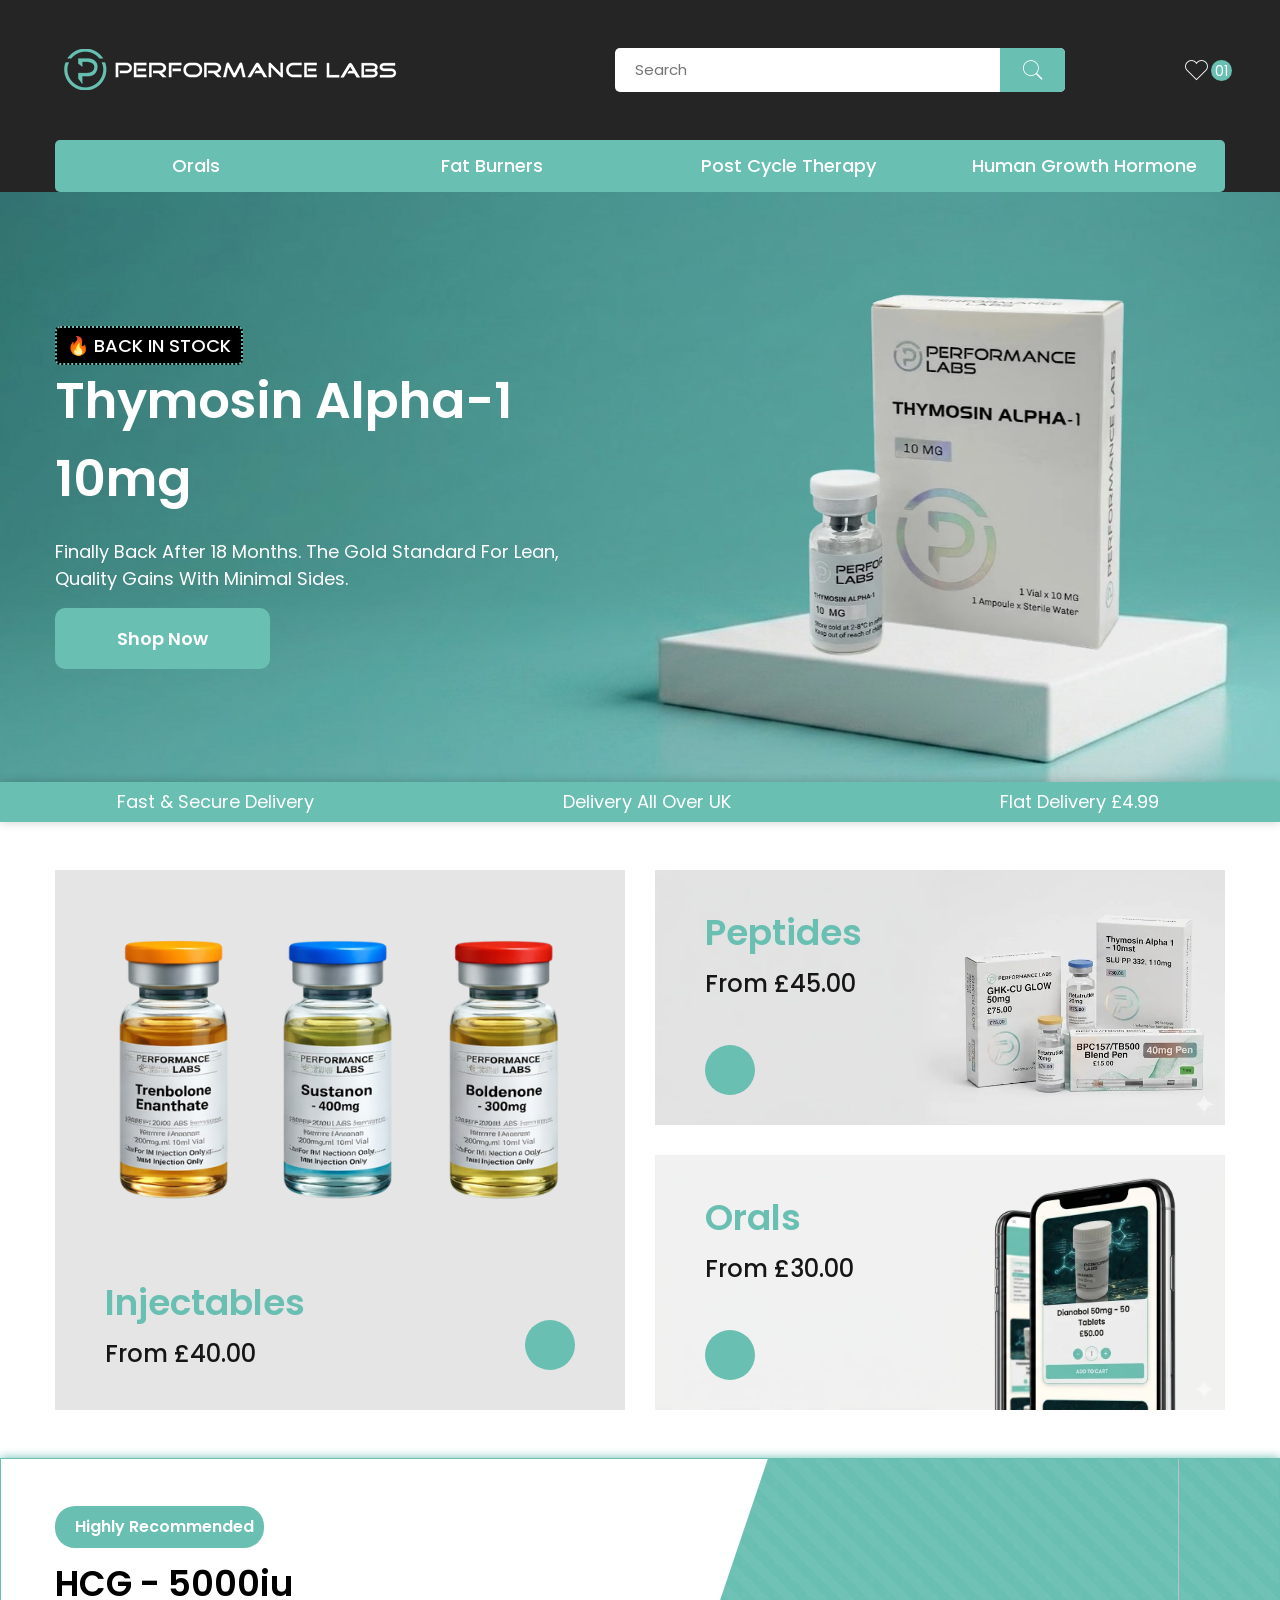
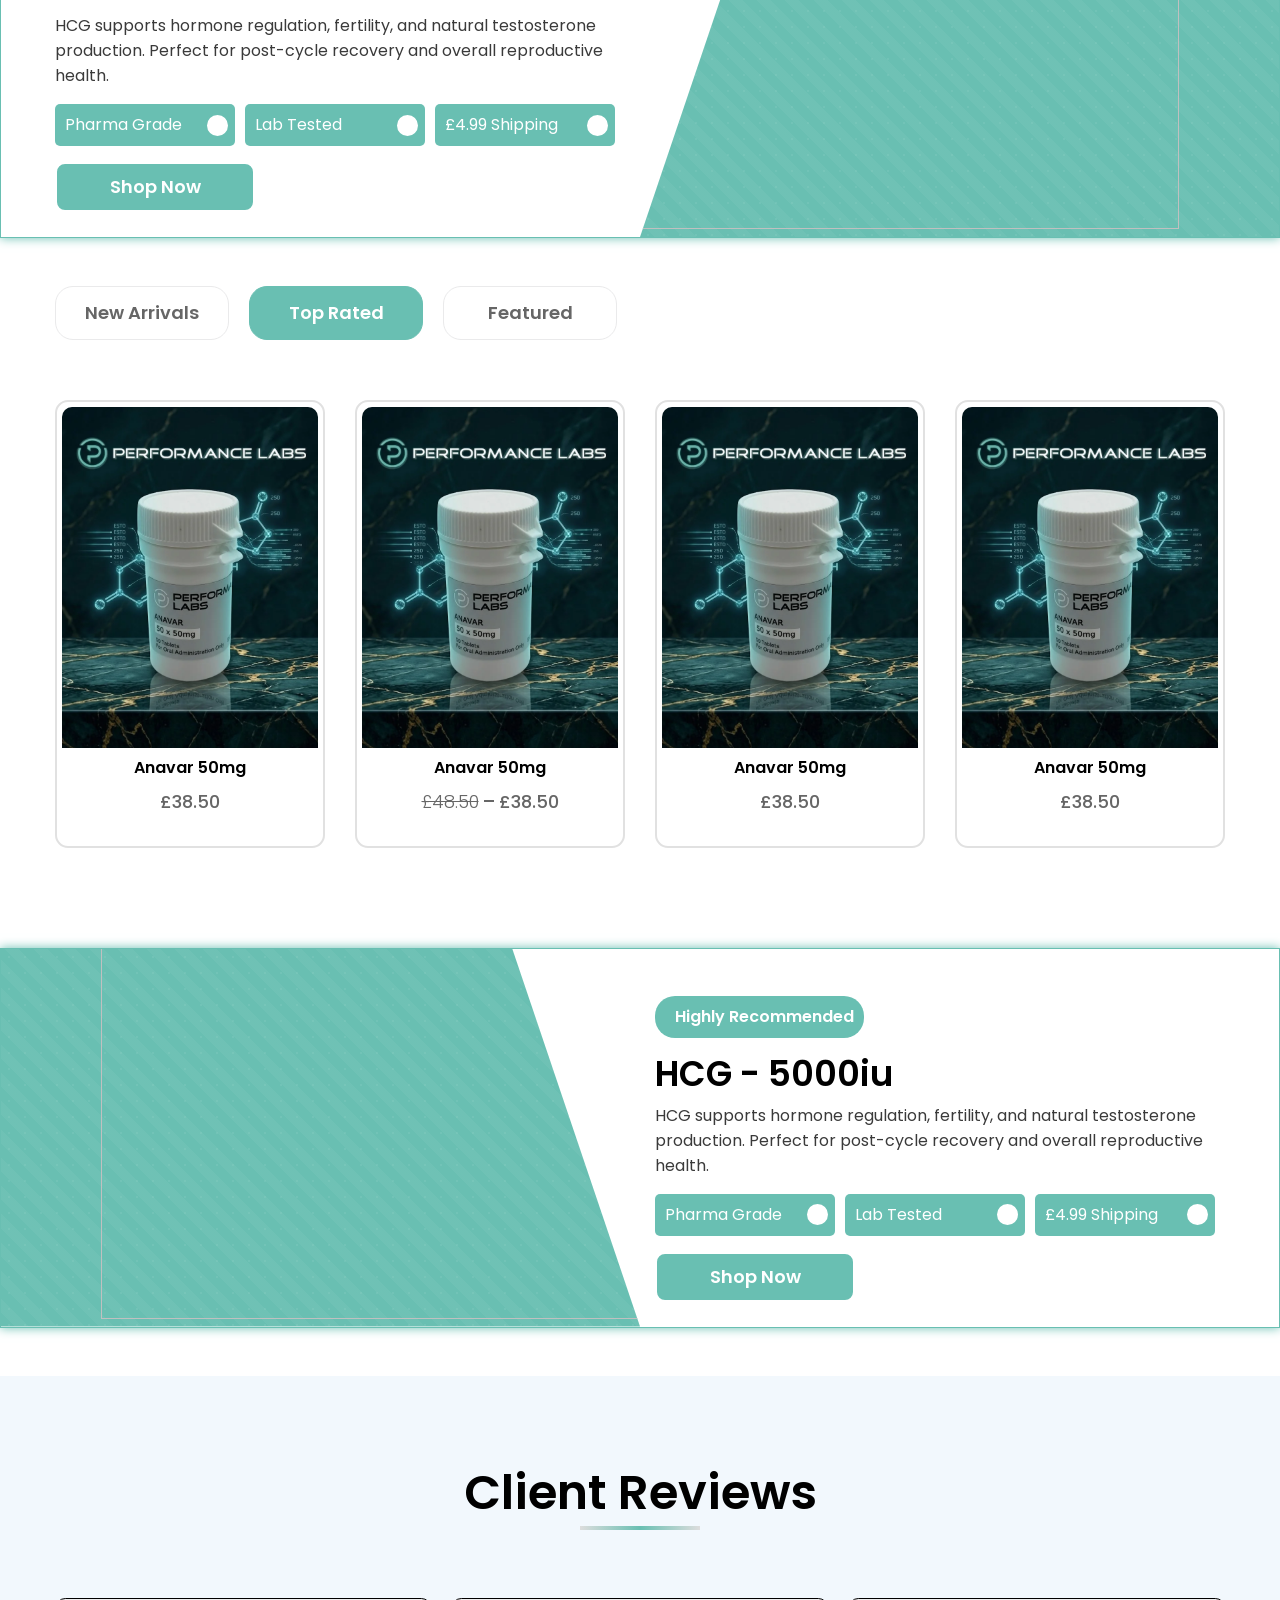
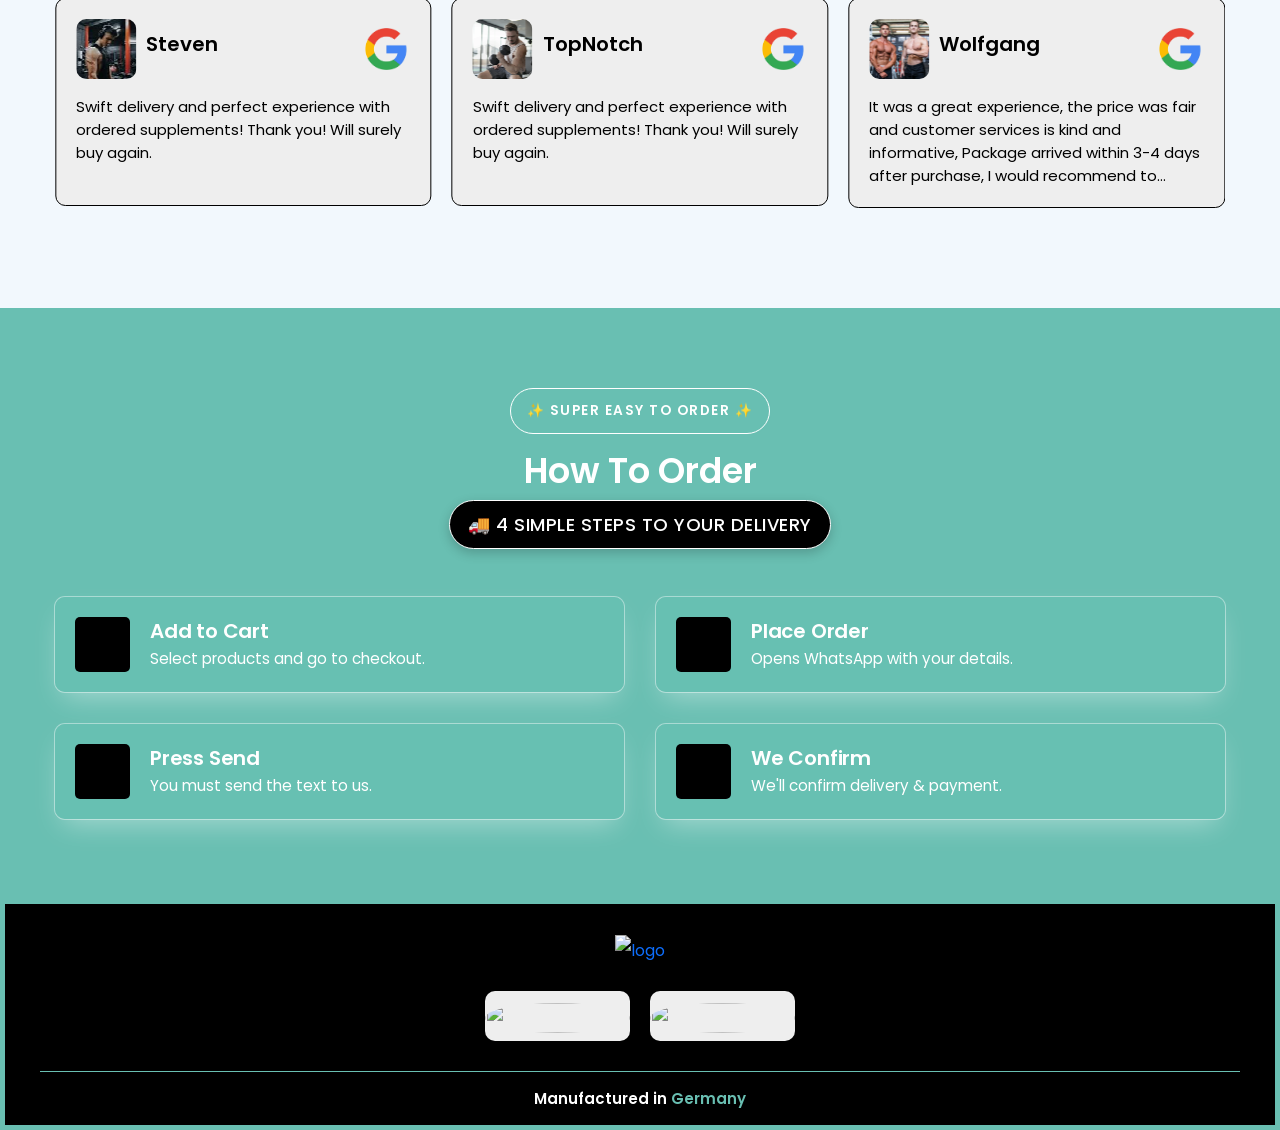
==== commit 8ad80eed: "smart banner commited to replace highly recomanded added second banner" ====
--- a/index.html
+++ b/index.html
@@ -404,11 +404,25 @@
                     <div class="swiper-button-prev"></div>
                 </div>
             </div>
-            <div class="swiper-tigger">
-                <div class="marquee d-flex" width="100%" direction="up" height="20px">
-                    <marquee behavior="" direction=""><i class="fa-solid fa-truck-fast"></i> Fast & Secure Delivery</marquee>
-                    <marquee behavior="" direction=""><i class="fa-solid fa-earth-africa"></i> Delivery All Over UK</marquee>
-                    <marquee behavior="" direction=""><i class="fa-solid fa-tag"></i> Flat Delivery £4.99</marquee>
+            <div class="swiper-tiker">
+                <div class="swiper sliderTiker">
+                    <div class="swiper-wrapper">
+                        <div class="swiper-slide">
+                            <div class="icon-tiker-content">
+                                <i class="fa-solid fa-truck-fast"></i> Fast & Secure Delivery
+                            </div>
+                        </div>
+                        <div class="swiper-slide">
+                            <div class="icon-tiker-content">
+                                <i class="fa-solid fa-earth-africa"></i> Delivery All Over UK
+                            </div>
+                        </div>
+                        <div class="swiper-slide">
+                            <div class="icon-tiker-content">
+                                <i class="fa-solid fa-tag"></i> Flat Delivery £4.99
+                            </div>
+                        </div>
+                    </div>
                 </div>
             </div>
         </div>
@@ -1279,9 +1293,8 @@
                 </div>
             </div>
         </div>
-        <!-- Product Area End -->
-        <!-- Fashion Area Start -->
-        <div class="fashion-area" data-bg-image="assets/images/hero/bg/shop-banner.jpg">
+
+        <!-- <div class="fashion-area" data-bg-image="assets/images/hero/bg/shop-banner.jpg">
             <div class="container h-100">
                 <div class="row justify-content-center align-items-center h-100">
                     <div class="col-12 text-center">
@@ -1290,8 +1303,65 @@
                     </div>
                 </div>
             </div>
-        </div>
-        <!-- Fashion Area End -->
+        </div> -->
+
+        <!-- Top Saling Product -->
+        <section class="top-saling-product mb-lg-5">
+			<canvas id="dots-saling"></canvas>
+			<div class="container">
+				<div class="row align-items-center">
+                    <div class="col-lg-6">
+						<div class="top-banner-text left product">
+							<div class="pro-div">
+								
+								<img src="https://demo.p-labs.co.uk/images/product/topsalling-product-img.png" alt="">
+							</div>
+						</div>
+					</div>
+                    <div class="col-lg-6">
+						<div class="top-banner-text">
+							<div class="sub-title">
+								<i class="fa-regular fa-star"></i>
+								<span>Highly Recommended</span>
+							</div>
+							<div class="title">
+								<div class="section-head style-1 mb-0">
+									<h3 class="title">HCG - 5000iu</h5>
+								</div>
+								<p class="text mb-lg-3 mb-lg-2 mb-2">
+                                    HCG supports hormone regulation, fertility, and natural testosterone production.
+                                    Perfect for post-cycle recovery and overall reproductive health.
+								</p>
+								<div class="check-text mb-lg-3 mb-lg-2 mb-2">
+									<ul>
+										<li>
+											<i class="fa-solid fa-check"></i>
+											<span>Pharma Grade</span>
+										</li>
+										<li>
+											<i class="fa-solid fa-check"></i>
+											<span>Lab Tested</span>
+										</li>
+										<li>
+											<i class="fa-solid fa-check"></i>
+											<span>£4.99 Shipping</span>
+										</li>
+									</ul>
+								</div>
+								<div class="content-btn">
+									<a href="https://demo.p-labs.co.uk/anavar-50mg-50-tablets" class="btn btn-primary btnhover20">
+										Shop Now
+									</a>
+								</div>
+							</div>
+						</div>
+					</div>
+				</div>
+			</div>
+		</section>
+        <!-- Top Saling Product End-->
+
+
         <!-- Feature product area start -->
         <!-- <div class="feature-product-area pt-100px pb-100px">
             <div class="container">
@@ -1954,10 +2024,31 @@
                     slidesPerView: 2
                 },
                 980: {
+                    slidesPerView: 4
+                }
+            }
+        });
+        var sliderTiker = new Swiper('.sliderTiker', {
+            slidesPerView: 3,
+            spaceBetween: 15,
+            loop: true,
+            autoplay: {
+                delay: 5000,
+                disableOnInteraction: false,
+            },
+            breakpoints: {
+                0: {
+                    slidesPerView: 2
+                },
+                768: {
+                    slidesPerView: 2
+                },
+                980: {
                     slidesPerView: 3
                 }
             }
         });
+        
     </script>
     <!-- <script>
         (function() {
--- a/assets/css/style.css
+++ b/assets/css/style.css
@@ -9873,6 +9873,19 @@
     clip-path: polygon(20% 0, 100% 0, 100% 100%, 0% 100%);
     z-index: 1;
 }
+.top-banner-text.product.left {
+    border-color: none;
+    border-style: none;
+    border-radius: 0px;
+    position: absolute;
+    top: 0;
+    left: 0;
+    width: 50%;
+    height: 100%;
+    background: linear-gradient(135deg, var(--primary-color) 0%, var(--primary-color) 100%);
+    clip-path: polygon(0% 0, 80% 0, 100% 100%, 0% 100%);
+    z-index: 1;
+}
 .top-banner-text {
     display: flex;
     flex-direction: column;
@@ -9889,6 +9902,10 @@
     right: 100px;
     width: 600px;
     height: 400px;
+}
+.top-banner-text.product.left .pro-div {
+    left: 100px;
+    right: 0px;
 }
 .top-banner-text.product .pro-div img {
     height: 100%;
@@ -10188,35 +10205,34 @@
     bottom: -20px;
     z-index: 99;
 }
-.marquee {
+.swiper-tiker {
+  position: relative;
+}
+.swiper-tiker .swiper {
   position: absolute;
   width: 100%;
   background: var(--primary-color);
   color: #fff;
-  bottom: 20px;
-  font-size: 25px;
+  bottom: 0px;
   overflow: hidden;
-  padding: 10px 0px;
+  padding: 20px 0px;
   box-shadow: 0px 0px 10px rgba(0, 0, 0, 0.2);
   display: flex;
   justify-content: center;
   align-items: center;
-}
-.marquee marquee {
-  width: calc((100% / 3) - 10px);
-  padding-right: 20px;
-  border-right: 2px solid white;
-}
-.marquee marquee:last-child {
-  border-right: none;
-}
-
-.marquee i {
-    font-size: 20px;
-}
-.product-area .product {
-  /* padding: 0px!important; */
-}
+  overflow: hidden;
+  z-index: 9;
+}
+.icon-tiker-content {
+  display: flex;
+  justify-content: center;
+  align-items: center;
+  gap: 15px;
+}
+.icon-tiker-content i {
+  font-size: 25px;
+}
+
 .product-area .product img {
   border-radius: 10px 10px 0px 0px;
 }
